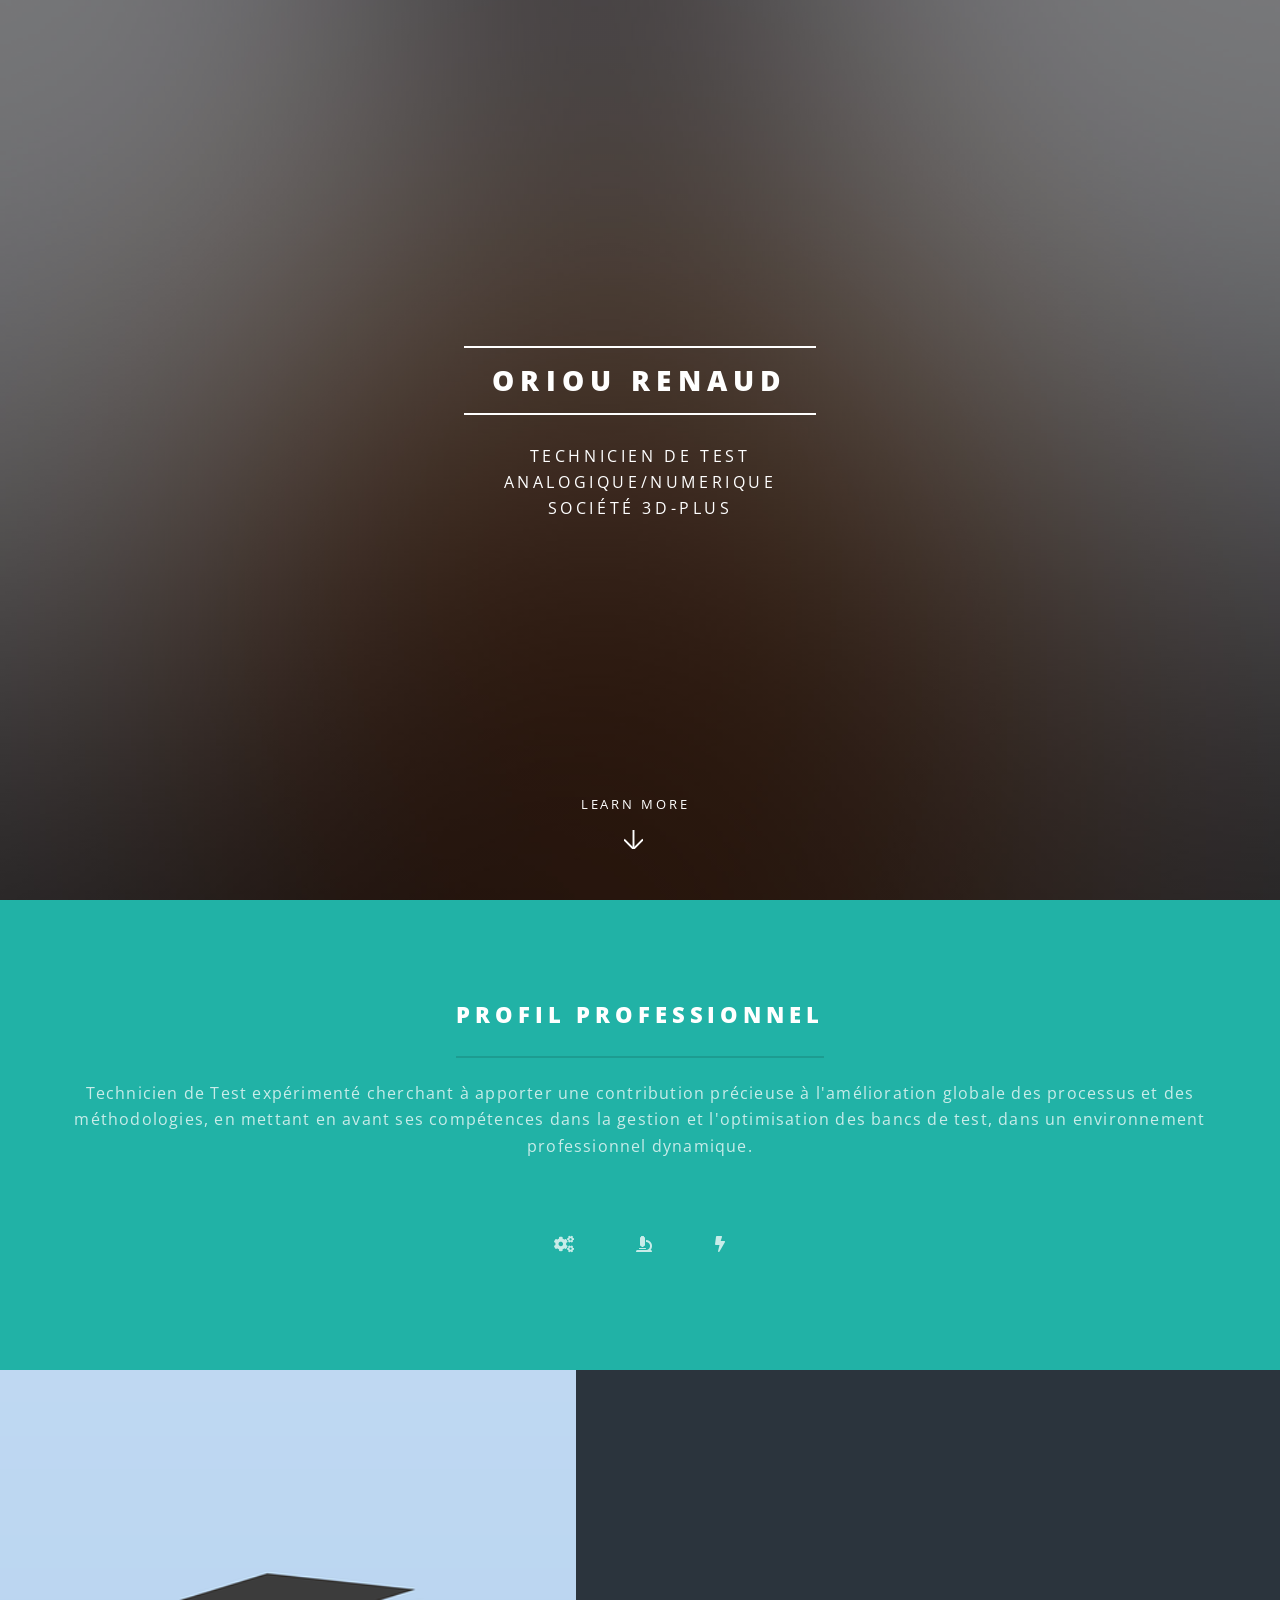
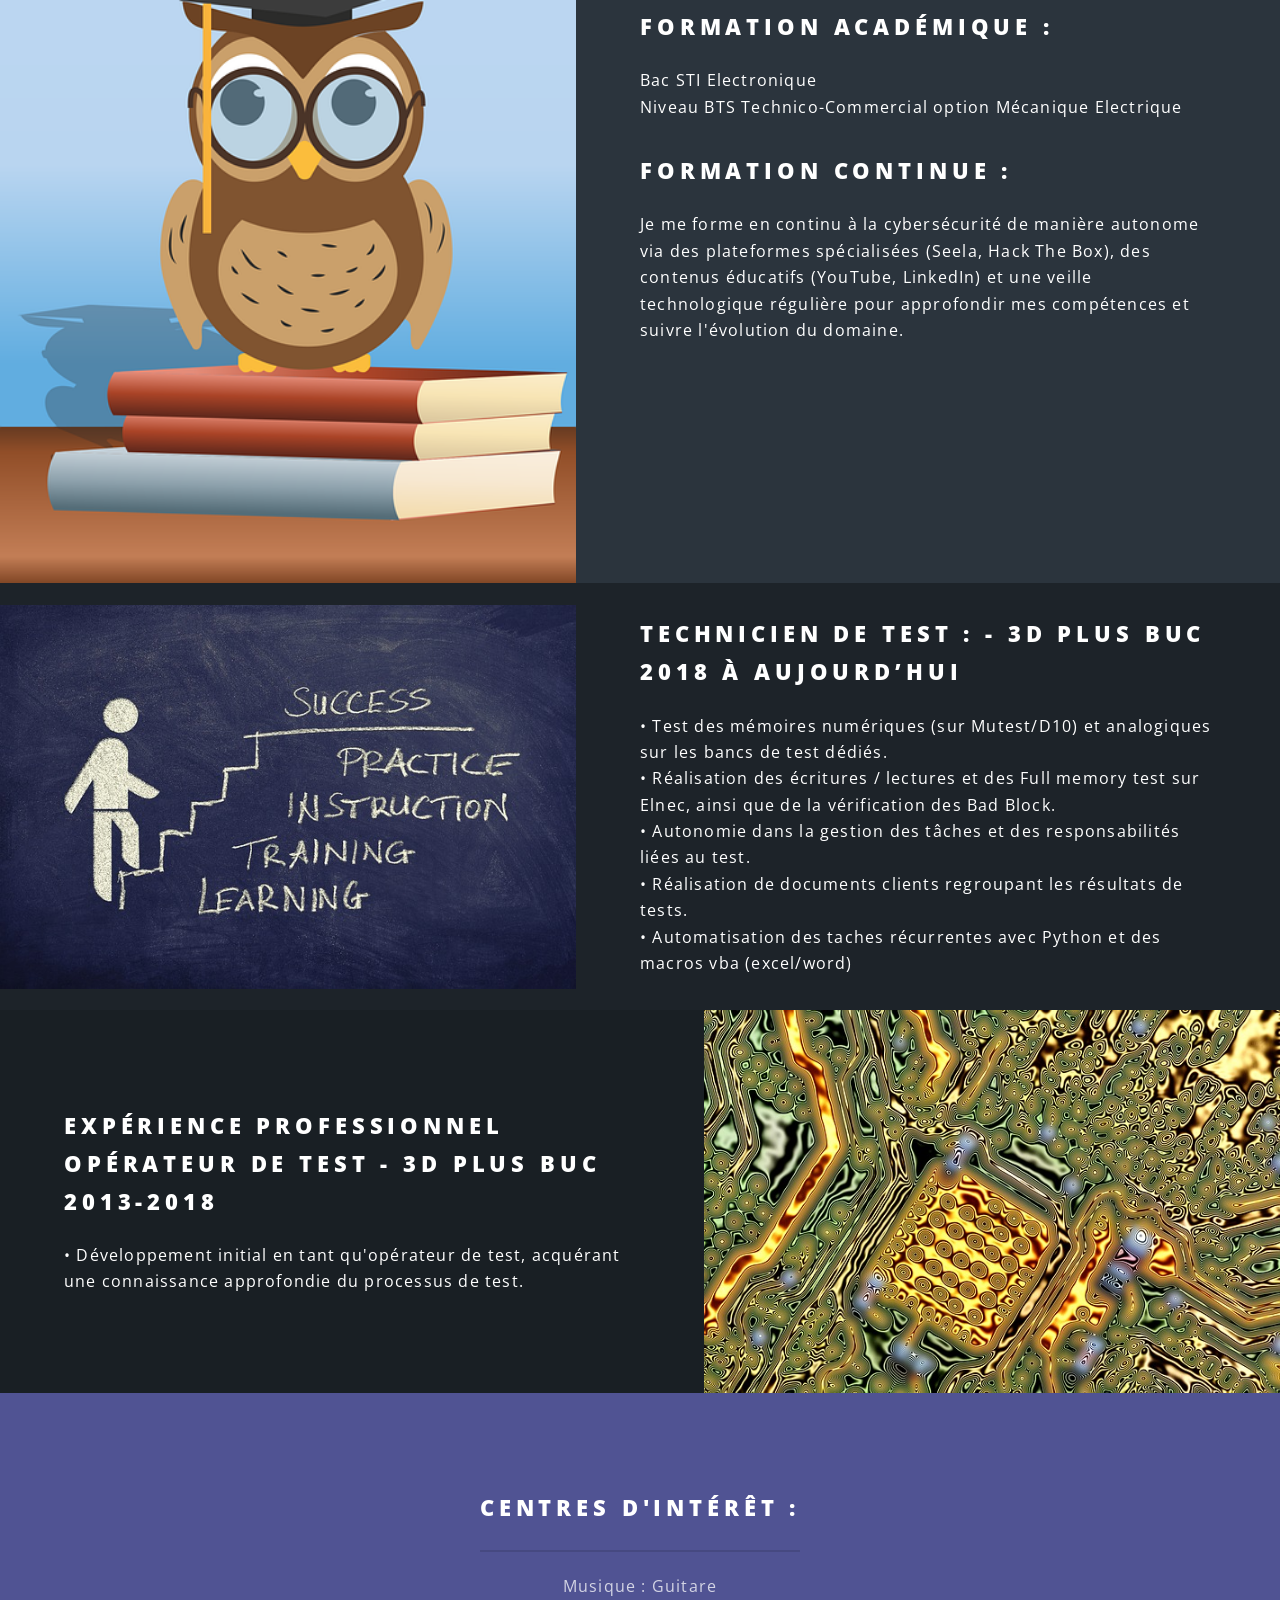
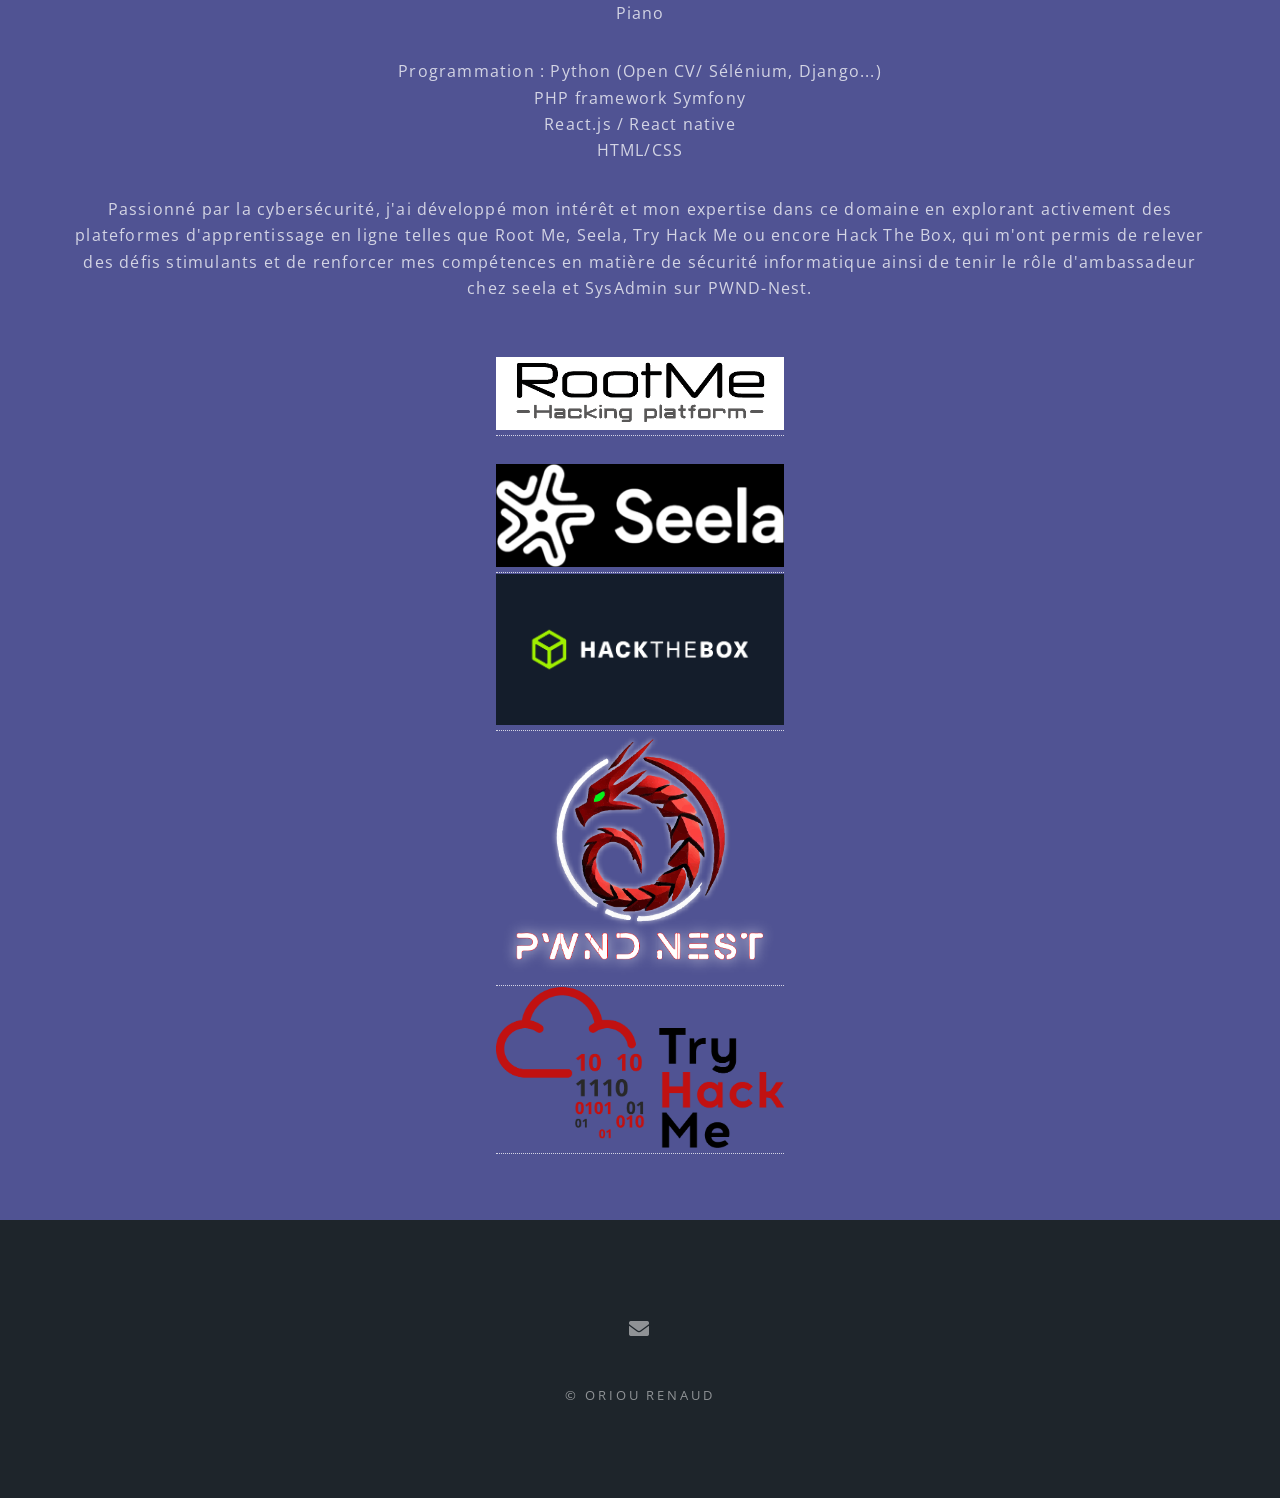
==== index.html @ 96fa1136 "Update index.html" ====
<!DOCTYPE html>
<!--
	Spectral by HTML5 UP
	html5up.net | @ajlkn
	Free for personal and commercial use under the CCA 3.0 license (html5up.net/license)
-->
<html>
  <head>
    <title>CV Renaud Oriou</title>
    <meta charset="utf-8" />
    <meta
      name="viewport"
      content="width=device-width, initial-scale=1, user-scalable=no"
    />
    <link rel="stylesheet" href="assets/css/main.css" />
    <noscript
      ><link rel="stylesheet" href="assets/css/noscript.css"
    /></noscript>
  </head>

  <body class="landing is-preload">
    <!-- Page Wrapper -->
    <div id="page-wrapper">
      <!-- Header -->
      <header id="header" class="alt">
        <nav id="nav"></nav>
      </header>

      <!-- Banner -->
      <section id="banner">
        <div class="inner">
          <h2>Oriou Renaud</h2>
          <p>
            Technicien de test <br />
            Analogique/numerique<br />Société 3D-Plus
          </p>
        </div>
        <a href="#one" class="more scrolly">Learn More</a>
      </section>

      <!-- One -->
      <section id="one" class="wrapper style1 special">
        <div class="inner">
          <header class="major">
            <h2>Profil professionnel</h2>
            <p>
              Technicien de Test expérimenté cherchant à apporter une
              contribution précieuse à l'amélioration globale des processus et
              des méthodologies, en mettant en avant ses compétences dans la
              gestion et l'optimisation des bancs de test, dans un environnement
              professionnel dynamique.
            </p>
          </header>
          <ul class="icons major">
            <li>
              <span class="fas fa-cogs"><span class="label"></span></span>
            </li>
            <li>
              <span class="fas fa-microscope"><span class="label"></span></span>
            </li>
            <li>
              <span class="fas fa-bolt"><span class="label"></span></span>
            </li>
          </ul>
        </div>
      </section>

      <!-- Two -->
      <section id="two" class="wrapper alt style2">
        <section class="spotlight">
          <div class="image"><img src="images/etude.png" alt="" /></div>
          <div class="content">
            <h2>Formation académique :</h2>
            <p>
              Bac STI Electronique <br />Niveau BTS Technico-Commercial option
              Mécanique Electrique
            </p>

            <h2>Formation continue :</h2>
            <p>
              Je me forme en continu à la cybersécurité de manière autonome via
              des plateformes spécialisées (Seela, Hack The Box), des contenus
              éducatifs (YouTube, LinkedIn) et une veille technologique
              régulière pour approfondir mes compétences et suivre l'évolution
              du domaine.
            </p>
          </div>
        </section>
      </section>
      <section class="spotlight">
        <div class="image"><img src="images/operateur.jpg" alt="" /></div>
        <div class="content">
          <h2>Technicien de test : - 3D Plus Buc 2018 à aujourd’hui</h2>
          <p>
            • Test des mémoires numériques (sur Mutest/D10) et analogiques sur
            les bancs de test dédiés. <br />• Réalisation des écritures /
            lectures et des Full memory test sur Elnec, ainsi que de la
            vérification des Bad Block. <br />• Autonomie dans la gestion des
            tâches et des responsabilités liées au test. <br />
            • Réalisation de documents clients regroupant les résultats de
            tests.<br />
            • Automatisation des taches récurrentes avec Python et des macros
            vba (excel/word)
          </p>
        </div>
      </section>
      <section class="spotlight">
        <div class="image">
          <img src="images/circuit.jpg" alt="Image d'un circuit electronique" />
        </div>
        <div class="content">
          <h2>
            Expérience professionnel<br />Opérateur de Test - 3D Plus Buc
            2013-2018
          </h2>
          <p>
            • Développement initial en tant qu'opérateur de test, acquérant une
            connaissance approfondie du processus de test.
          </p>
        </div>
      </section>

      <!-- Three -->
      <section id="three" class="wrapper style3 special">
        <div class="inner">
          <header class="major">
            <h2>Centres d'intérêt :</h2>
            <p>
              Musique : Guitare <br />
              Piano
            </p>
            <p>
              Programmation : Python (Open CV/ Sélénium, Django...)<br />
              PHP framework Symfony <br />
              React.js / React native <br />
              HTML/CSS
            </p>
            <p>
              Passionné par la cybersécurité, j'ai développé mon intérêt et mon
              expertise dans ce domaine en explorant activement des plateformes
              d'apprentissage en ligne telles que Root Me, Seela, Try Hack Me ou
              encore Hack The Box, qui m'ont permis de relever des défis
              stimulants et de renforcer mes compétences en matière de sécurité
              informatique ainsi de tenir le rôle d'ambassadeur chez seela et
              SysAdmin sur PWND-Nest.
            </p>
          </header>
          <div class="image-container">
            <a href="https://www.root-me.org/" target="_blank">
              <img src="./images/root-me.png" alt="Image de Root Me" />
            </a>
            <br /><br />
            <a href="https://seela.io/" target="_blank">
              <img src="./images/seela.png" alt="Image de Seela" />
            </a>
            <a href="https://www.hackthebox.com/" target="_blank">
              <img src="./images/htb.png" alt="Image de Hack the box" />
            </a>
            <a href="https://pwnd-nest.fr/" target="_blank">
              <img src="./images/pwndnest.png" alt="Image de PWND-NEST" />
            </a>
            <a href="https://tryhackme.com/" target="_blank">
              <img src="./images/try.png" alt="Image de try hack me" />
            </a>
          </div>
        </div>
      </section>

      <!-- Footer -->
      <footer id="footer">
        <ul class="icons">
          <li>
            <a href="mailto:roriou78@gmail.com" class="icon solid fa-envelope"
              ><span class="label">Email</span></a
            >
          </li>
        </ul>
        <ul class="copyright">
          <li>&copy; Oriou Renaud</li>
        </ul>
      </footer>
    </div>

    <!-- Scripts -->
    <script src="assets/js/jquery.min.js"></script>
    <script src="assets/js/jquery.scrollex.min.js"></script>
    <script src="assets/js/jquery.scrolly.min.js"></script>
    <script src="assets/js/browser.min.js"></script>
    <script src="assets/js/breakpoints.min.js"></script>
    <script src="assets/js/util.js"></script>
    <script src="assets/js/main.js"></script>
  </body>
</html>
---- assets/css/main.css ----
@import url(fontawesome-all.min.css);
@import url("https://fonts.googleapis.com/css?family=Open+Sans:400,400italic,600,600italic,800,800italic");

/*
	Spectral by HTML5 UP
	html5up.net | @ajlkn
	Free for personal and commercial use under the CCA 3.0 license (html5up.net/license)
*/

html,
body,
div,
span,
applet,
object,
iframe,
h1,
h2,
h3,
h4,
h5,
h6,
p,
blockquote,
pre,
a,
abbr,
acronym,
address,
big,
cite,
code,
del,
dfn,
em,
img,
ins,
kbd,
q,
s,
samp,
small,
strike,
strong,
sub,
sup,
tt,
var,
b,
u,
i,
center,
dl,
dt,
dd,
ol,
ul,
li,
fieldset,
form,
label,
legend,
table,
caption,
tbody,
tfoot,
thead,
tr,
th,
td,
article,
aside,
canvas,
details,
embed,
figure,
figcaption,
footer,
header,
hgroup,
menu,
nav,
output,
ruby,
section,
summary,
time,
mark,
audio,
video {
    margin: 0;
    padding: 0;
    border: 0;
    font-size: 100%;
    font: inherit;
    vertical-align: baseline;
}

article,
aside,
details,
figcaption,
figure,
footer,
header,
hgroup,
menu,
nav,
section {
    display: block;
}

body {
    line-height: 1;
}

ol,
ul {
    list-style: none;
}

blockquote,
q {
    quotes: none;
}

blockquote:before,
blockquote:after,
q:before,
q:after {
    content: '';
    content: none;
}

table {
    border-collapse: collapse;
    border-spacing: 0;
}

body {
    -webkit-text-size-adjust: none;
}

mark {
    background-color: transparent;
    color: inherit;
}

input::-moz-focus-inner {
    border: 0;
    padding: 0;
}

input,
select,
textarea {
    -moz-appearance: none;
    -webkit-appearance: none;
    -ms-appearance: none;
    appearance: none;
}


/* Basic */

@-ms-viewport {
    width: device-width;
}

html {
    box-sizing: border-box;
}

*,
*:before,
*:after {
    box-sizing: inherit;
}

body {
    background: #2e3842;
}

body.is-preload *,
body.is-preload *:before,
body.is-preload *:after {
    -moz-animation: none !important;
    -webkit-animation: none !important;
    -ms-animation: none !important;
    animation: none !important;
    -moz-transition: none !important;
    -webkit-transition: none !important;
    -ms-transition: none !important;
    transition: none !important;
}

body,
input,
select,
textarea {
    color: #fff;
    font-family: "Open Sans", Helvetica, sans-serif;
    font-size: 15pt;
    font-weight: 400;
    letter-spacing: 0.075em;
    line-height: 1.65em;
}

@media screen and (max-width: 1680px) {
    body,
    input,
    select,
    textarea {
        font-size: 13pt;
    }
}

@media screen and (max-width: 1280px) {
    body,
    input,
    select,
    textarea {
        font-size: 12pt;
    }
}

@media screen and (max-width: 736px) {
    body,
    input,
    select,
    textarea {
        font-size: 11pt;
        letter-spacing: 0.0375em;
    }
}

a {
    -moz-transition: color 0.2s ease, border-bottom-color 0.2s ease;
    -webkit-transition: color 0.2s ease, border-bottom-color 0.2s ease;
    -ms-transition: color 0.2s ease, border-bottom-color 0.2s ease;
    transition: color 0.2s ease, border-bottom-color 0.2s ease;
    border-bottom: dotted 1px;
    color: inherit;
    text-decoration: none;
}

a:hover {
    border-bottom-color: transparent;
}

strong,
b {
    color: #fff;
    font-weight: 600;
}

em,
i {
    font-style: italic;
}

p {
    margin: 0 0 2em 0;
}

h1,
h2,
h3,
h4,
h5,
h6 {
    color: #fff;
    font-weight: 800;
    letter-spacing: 0.225em;
    line-height: 1em;
    margin: 0 0 1em 0;
    text-transform: uppercase;
}

h1 a,
h2 a,
h3 a,
h4 a,
h5 a,
h6 a {
    color: inherit;
    text-decoration: none;
}

h2 {
    font-size: 1.35em;
    line-height: 1.75em;
}

@media screen and (max-width: 736px) {
    h2 {
        font-size: 1.1em;
        line-height: 1.65em;
    }
}

h3 {
    font-size: 1.15em;
    line-height: 1.75em;
}

@media screen and (max-width: 736px) {
    h3 {
        font-size: 1em;
        line-height: 1.65em;
    }
}

h4 {
    font-size: 1em;
    line-height: 1.5em;
}

h5 {
    font-size: 0.8em;
    line-height: 1.5em;
}

h6 {
    font-size: 0.7em;
    line-height: 1.5em;
}

sub {
    font-size: 0.8em;
    position: relative;
    top: 0.5em;
}

sup {
    font-size: 0.8em;
    position: relative;
    top: -0.5em;
}

hr {
    border: 0;
    border-bottom: solid 2px #fff;
    margin: 3em 0;
}

hr.major {
    margin: 4.5em 0;
}

blockquote {
    border-left: solid 4px #fff;
    font-style: italic;
    margin: 0 0 2em 0;
    padding: 0.5em 0 0.5em 2em;
}

code {
    background: rgba(144, 144, 144, 0.25);
    border-radius: 3px;
    font-family: "Courier New", monospace;
    font-size: 0.9em;
    letter-spacing: 0;
    margin: 0 0.25em;
    padding: 0.25em 0.65em;
}

pre {
    -webkit-overflow-scrolling: touch;
    font-family: "Courier New", monospace;
    font-size: 0.9em;
    margin: 0 0 2em 0;
}

pre code {
    display: block;
    line-height: 1.75em;
    padding: 1em 1.5em;
    overflow-x: auto;
}

.align-left {
    text-align: left;
}

.align-center {
    text-align: center;
}

.align-right {
    text-align: right;
}


/* Row */

.row {
    display: flex;
    flex-wrap: wrap;
    box-sizing: border-box;
    align-items: stretch;
}

.row>* {
    box-sizing: border-box;
}

.row.gtr-uniform>*> :last-child {
    margin-bottom: 0;
}

.row.aln-left {
    justify-content: flex-start;
}

.row.aln-center {
    justify-content: center;
}

.row.aln-right {
    justify-content: flex-end;
}

.row.aln-top {
    align-items: flex-start;
}

.row.aln-middle {
    align-items: center;
}

.row.aln-bottom {
    align-items: flex-end;
}

.row>.imp {
    order: -1;
}

.row>.col-1 {
    width: 8.33333%;
}

.row>.off-1 {
    margin-left: 8.33333%;
}

.row>.col-2 {
    width: 16.66667%;
}

.row>.off-2 {
    margin-left: 16.66667%;
}

.row>.col-3 {
    width: 25%;
}

.row>.off-3 {
    margin-left: 25%;
}

.row>.col-4 {
    width: 33.33333%;
}

.row>.off-4 {
    margin-left: 33.33333%;
}

.row>.col-5 {
    width: 41.66667%;
}

.row>.off-5 {
    margin-left: 41.66667%;
}

.row>.col-6 {
    width: 50%;
}

.row>.off-6 {
    margin-left: 50%;
}

.row>.col-7 {
    width: 58.33333%;
}

.row>.off-7 {
    margin-left: 58.33333%;
}

.row>.col-8 {
    width: 66.66667%;
}

.row>.off-8 {
    margin-left: 66.66667%;
}

.row>.col-9 {
    width: 75%;
}

.row>.off-9 {
    margin-left: 75%;
}

.row>.col-10 {
    width: 83.33333%;
}

.row>.off-10 {
    margin-left: 83.33333%;
}

.row>.col-11 {
    width: 91.66667%;
}

.row>.off-11 {
    margin-left: 91.66667%;
}

.row>.col-12 {
    width: 100%;
}

.row>.off-12 {
    margin-left: 100%;
}

.row.gtr-0 {
    margin-top: 0;
    margin-left: 0em;
}

.row.gtr-0>* {
    padding: 0 0 0 0em;
}

.row.gtr-0.gtr-uniform {
    margin-top: 0em;
}

.row.gtr-0.gtr-uniform>* {
    padding-top: 0em;
}

.row.gtr-25 {
    margin-top: 0;
    margin-left: -0.375em;
}

.row.gtr-25>* {
    padding: 0 0 0 0.375em;
}

.row.gtr-25.gtr-uniform {
    margin-top: -0.375em;
}

.row.gtr-25.gtr-uniform>* {
    padding-top: 0.375em;
}

.row.gtr-50 {
    margin-top: 0;
    margin-left: -0.75em;
}

.row.gtr-50>* {
    padding: 0 0 0 0.75em;
}

.row.gtr-50.gtr-uniform {
    margin-top: -0.75em;
}

.row.gtr-50.gtr-uniform>* {
    padding-top: 0.75em;
}

.row {
    margin-top: 0;
    margin-left: -1.5em;
}

.row>* {
    padding: 0 0 0 1.5em;
}

.row.gtr-uniform {
    margin-top: -1.5em;
}

.row.gtr-uniform>* {
    padding-top: 1.5em;
}

.row.gtr-150 {
    margin-top: 0;
    margin-left: -2.25em;
}

.row.gtr-150>* {
    padding: 0 0 0 2.25em;
}

.row.gtr-150.gtr-uniform {
    margin-top: -2.25em;
}

.row.gtr-150.gtr-uniform>* {
    padding-top: 2.25em;
}

.row.gtr-200 {
    margin-top: 0;
    margin-left: -3em;
}

.row.gtr-200>* {
    padding: 0 0 0 3em;
}

.row.gtr-200.gtr-uniform {
    margin-top: -3em;
}

.row.gtr-200.gtr-uniform>* {
    padding-top: 3em;
}

@media screen and (max-width: 1680px) {
    .row {
        display: flex;
        flex-wrap: wrap;
        box-sizing: border-box;
        align-items: stretch;
    }
    .row>* {
        box-sizing: border-box;
    }
    .row.gtr-uniform>*> :last-child {
        margin-bottom: 0;
    }
    .row.aln-left {
        justify-content: flex-start;
    }
    .row.aln-center {
        justify-content: center;
    }
    .row.aln-right {
        justify-content: flex-end;
    }
    .row.aln-top {
        align-items: flex-start;
    }
    .row.aln-middle {
        align-items: center;
    }
    .row.aln-bottom {
        align-items: flex-end;
    }
    .row>.imp-xlarge {
        order: -1;
    }
    .row>.col-1-xlarge {
        width: 8.33333%;
    }
    .row>.off-1-xlarge {
        margin-left: 8.33333%;
    }
    .row>.col-2-xlarge {
        width: 16.66667%;
    }
    .row>.off-2-xlarge {
        margin-left: 16.66667%;
    }
    .row>.col-3-xlarge {
        width: 25%;
    }
    .row>.off-3-xlarge {
        margin-left: 25%;
    }
    .row>.col-4-xlarge {
        width: 33.33333%;
    }
    .row>.off-4-xlarge {
        margin-left: 33.33333%;
    }
    .row>.col-5-xlarge {
        width: 41.66667%;
    }
    .row>.off-5-xlarge {
        margin-left: 41.66667%;
    }
    .row>.col-6-xlarge {
        width: 50%;
    }
    .row>.off-6-xlarge {
        margin-left: 50%;
    }
    .row>.col-7-xlarge {
        width: 58.33333%;
    }
    .row>.off-7-xlarge {
        margin-left: 58.33333%;
    }
    .row>.col-8-xlarge {
        width: 66.66667%;
    }
    .row>.off-8-xlarge {
        margin-left: 66.66667%;
    }
    .row>.col-9-xlarge {
        width: 75%;
    }
    .row>.off-9-xlarge {
        margin-left: 75%;
    }
    .row>.col-10-xlarge {
        width: 83.33333%;
    }
    .row>.off-10-xlarge {
        margin-left: 83.33333%;
    }
    .row>.col-11-xlarge {
        width: 91.66667%;
    }
    .row>.off-11-xlarge {
        margin-left: 91.66667%;
    }
    .row>.col-12-xlarge {
        width: 100%;
    }
    .row>.off-12-xlarge {
        margin-left: 100%;
    }
    .row.gtr-0 {
        margin-top: 0;
        margin-left: 0em;
    }
    .row.gtr-0>* {
        padding: 0 0 0 0em;
    }
    .row.gtr-0.gtr-uniform {
        margin-top: 0em;
    }
    .row.gtr-0.gtr-uniform>* {
        padding-top: 0em;
    }
    .row.gtr-25 {
        margin-top: 0;
        margin-left: -0.375em;
    }
    .row.gtr-25>* {
        padding: 0 0 0 0.375em;
    }
    .row.gtr-25.gtr-uniform {
        margin-top: -0.375em;
    }
    .row.gtr-25.gtr-uniform>* {
        padding-top: 0.375em;
    }
    .row.gtr-50 {
        margin-top: 0;
        margin-left: -0.75em;
    }
    .row.gtr-50>* {
        padding: 0 0 0 0.75em;
    }
    .row.gtr-50.gtr-uniform {
        margin-top: -0.75em;
    }
    .row.gtr-50.gtr-uniform>* {
        padding-top: 0.75em;
    }
    .row {
        margin-top: 0;
        margin-left: -1.5em;
    }
    .row>* {
        padding: 0 0 0 1.5em;
    }
    .row.gtr-uniform {
        margin-top: -1.5em;
    }
    .row.gtr-uniform>* {
        padding-top: 1.5em;
    }
    .row.gtr-150 {
        margin-top: 0;
        margin-left: -2.25em;
    }
    .row.gtr-150>* {
        padding: 0 0 0 2.25em;
    }
    .row.gtr-150.gtr-uniform {
        margin-top: -2.25em;
    }
    .row.gtr-150.gtr-uniform>* {
        padding-top: 2.25em;
    }
    .row.gtr-200 {
        margin-top: 0;
        margin-left: -3em;
    }
    .row.gtr-200>* {
        padding: 0 0 0 3em;
    }
    .row.gtr-200.gtr-uniform {
        margin-top: -3em;
    }
    .row.gtr-200.gtr-uniform>* {
        padding-top: 3em;
    }
}

@media screen and (max-width: 1280px) {
    .row {
        display: flex;
        flex-wrap: wrap;
        box-sizing: border-box;
        align-items: stretch;
    }
    .row>* {
        box-sizing: border-box;
    }
    .row.gtr-uniform>*> :last-child {
        margin-bottom: 0;
    }
    .row.aln-left {
        justify-content: flex-start;
    }
    .row.aln-center {
        justify-content: center;
    }
    .row.aln-right {
        justify-content: flex-end;
    }
    .row.aln-top {
        align-items: flex-start;
    }
    .row.aln-middle {
        align-items: center;
    }
    .row.aln-bottom {
        align-items: flex-end;
    }
    .row>.imp-large {
        order: -1;
    }
    .row>.col-1-large {
        width: 8.33333%;
    }
    .row>.off-1-large {
        margin-left: 8.33333%;
    }
    .row>.col-2-large {
        width: 16.66667%;
    }
    .row>.off-2-large {
        margin-left: 16.66667%;
    }
    .row>.col-3-large {
        width: 25%;
    }
    .row>.off-3-large {
        margin-left: 25%;
    }
    .row>.col-4-large {
        width: 33.33333%;
    }
    .row>.off-4-large {
        margin-left: 33.33333%;
    }
    .row>.col-5-large {
        width: 41.66667%;
    }
    .row>.off-5-large {
        margin-left: 41.66667%;
    }
    .row>.col-6-large {
        width: 50%;
    }
    .row>.off-6-large {
        margin-left: 50%;
    }
    .row>.col-7-large {
        width: 58.33333%;
    }
    .row>.off-7-large {
        margin-left: 58.33333%;
    }
    .row>.col-8-large {
        width: 66.66667%;
    }
    .row>.off-8-large {
        margin-left: 66.66667%;
    }
    .row>.col-9-large {
        width: 75%;
    }
    .row>.off-9-large {
        margin-left: 75%;
    }
    .row>.col-10-large {
        width: 83.33333%;
    }
    .row>.off-10-large {
        margin-left: 83.33333%;
    }
    .row>.col-11-large {
        width: 91.66667%;
    }
    .row>.off-11-large {
        margin-left: 91.66667%;
    }
    .row>.col-12-large {
        width: 100%;
    }
    .row>.off-12-large {
        margin-left: 100%;
    }
    .row.gtr-0 {
        margin-top: 0;
        margin-left: 0em;
    }
    .row.gtr-0>* {
        padding: 0 0 0 0em;
    }
    .row.gtr-0.gtr-uniform {
        margin-top: 0em;
    }
    .row.gtr-0.gtr-uniform>* {
        padding-top: 0em;
    }
    .row.gtr-25 {
        margin-top: 0;
        margin-left: -0.375em;
    }
    .row.gtr-25>* {
        padding: 0 0 0 0.375em;
    }
    .row.gtr-25.gtr-uniform {
        margin-top: -0.375em;
    }
    .row.gtr-25.gtr-uniform>* {
        padding-top: 0.375em;
    }
    .row.gtr-50 {
        margin-top: 0;
        margin-left: -0.75em;
    }
    .row.gtr-50>* {
        padding: 0 0 0 0.75em;
    }
    .row.gtr-50.gtr-uniform {
        margin-top: -0.75em;
    }
    .row.gtr-50.gtr-uniform>* {
        padding-top: 0.75em;
    }
    .row {
        margin-top: 0;
        margin-left: -1.5em;
    }
    .row>* {
        padding: 0 0 0 1.5em;
    }
    .row.gtr-uniform {
        margin-top: -1.5em;
    }
    .row.gtr-uniform>* {
        padding-top: 1.5em;
    }
    .row.gtr-150 {
        margin-top: 0;
        margin-left: -2.25em;
    }
    .row.gtr-150>* {
        padding: 0 0 0 2.25em;
    }
    .row.gtr-150.gtr-uniform {
        margin-top: -2.25em;
    }
    .row.gtr-150.gtr-uniform>* {
        padding-top: 2.25em;
    }
    .row.gtr-200 {
        margin-top: 0;
        margin-left: -3em;
    }
    .row.gtr-200>* {
        padding: 0 0 0 3em;
    }
    .row.gtr-200.gtr-uniform {
        margin-top: -3em;
    }
    .row.gtr-200.gtr-uniform>* {
        padding-top: 3em;
    }
}

@media screen and (max-width: 980px) {
    .row {
        display: flex;
        flex-wrap: wrap;
        box-sizing: border-box;
        align-items: stretch;
    }
    .row>* {
        box-sizing: border-box;
    }
    .row.gtr-uniform>*> :last-child {
        margin-bottom: 0;
    }
    .row.aln-left {
        justify-content: flex-start;
    }
    .row.aln-center {
        justify-content: center;
    }
    .row.aln-right {
        justify-content: flex-end;
    }
    .row.aln-top {
        align-items: flex-start;
    }
    .row.aln-middle {
        align-items: center;
    }
    .row.aln-bottom {
        align-items: flex-end;
    }
    .row>.imp-medium {
        order: -1;
    }
    .row>.col-1-medium {
        width: 8.33333%;
    }
    .row>.off-1-medium {
        margin-left: 8.33333%;
    }
    .row>.col-2-medium {
        width: 16.66667%;
    }
    .row>.off-2-medium {
        margin-left: 16.66667%;
    }
    .row>.col-3-medium {
        width: 25%;
    }
    .row>.off-3-medium {
        margin-left: 25%;
    }
    .row>.col-4-medium {
        width: 33.33333%;
    }
    .row>.off-4-medium {
        margin-left: 33.33333%;
    }
    .row>.col-5-medium {
        width: 41.66667%;
    }
    .row>.off-5-medium {
        margin-left: 41.66667%;
    }
    .row>.col-6-medium {
        width: 50%;
    }
    .row>.off-6-medium {
        margin-left: 50%;
    }
    .row>.col-7-medium {
        width: 58.33333%;
    }
    .row>.off-7-medium {
        margin-left: 58.33333%;
    }
    .row>.col-8-medium {
        width: 66.66667%;
    }
    .row>.off-8-medium {
        margin-left: 66.66667%;
    }
    .row>.col-9-medium {
        width: 75%;
    }
    .row>.off-9-medium {
        margin-left: 75%;
    }
    .row>.col-10-medium {
        width: 83.33333%;
    }
    .row>.off-10-medium {
        margin-left: 83.33333%;
    }
    .row>.col-11-medium {
        width: 91.66667%;
    }
    .row>.off-11-medium {
        margin-left: 91.66667%;
    }
    .row>.col-12-medium {
        width: 100%;
    }
    .row>.off-12-medium {
        margin-left: 100%;
    }
    .row.gtr-0 {
        margin-top: 0;
        margin-left: 0em;
    }
    .row.gtr-0>* {
        padding: 0 0 0 0em;
    }
    .row.gtr-0.gtr-uniform {
        margin-top: 0em;
    }
    .row.gtr-0.gtr-uniform>* {
        padding-top: 0em;
    }
    .row.gtr-25 {
        margin-top: 0;
        margin-left: -0.375em;
    }
    .row.gtr-25>* {
        padding: 0 0 0 0.375em;
    }
    .row.gtr-25.gtr-uniform {
        margin-top: -0.375em;
    }
    .row.gtr-25.gtr-uniform>* {
        padding-top: 0.375em;
    }
    .row.gtr-50 {
        margin-top: 0;
        margin-left: -0.75em;
    }
    .row.gtr-50>* {
        padding: 0 0 0 0.75em;
    }
    .row.gtr-50.gtr-uniform {
        margin-top: -0.75em;
    }
    .row.gtr-50.gtr-uniform>* {
        padding-top: 0.75em;
    }
    .row {
        margin-top: 0;
        margin-left: -1.5em;
    }
    .row>* {
        padding: 0 0 0 1.5em;
    }
    .row.gtr-uniform {
        margin-top: -1.5em;
    }
    .row.gtr-uniform>* {
        padding-top: 1.5em;
    }
    .row.gtr-150 {
        margin-top: 0;
        margin-left: -2.25em;
    }
    .row.gtr-150>* {
        padding: 0 0 0 2.25em;
    }
    .row.gtr-150.gtr-uniform {
        margin-top: -2.25em;
    }
    .row.gtr-150.gtr-uniform>* {
        padding-top: 2.25em;
    }
    .row.gtr-200 {
        margin-top: 0;
        margin-left: -3em;
    }
    .row.gtr-200>* {
        padding: 0 0 0 3em;
    }
    .row.gtr-200.gtr-uniform {
        margin-top: -3em;
    }
    .row.gtr-200.gtr-uniform>* {
        padding-top: 3em;
    }
}

@media screen and (max-width: 736px) {
    .row {
        display: flex;
        flex-wrap: wrap;
        box-sizing: border-box;
        align-items: stretch;
    }
    .row>* {
        box-sizing: border-box;
    }
    .row.gtr-uniform>*> :last-child {
        margin-bottom: 0;
    }
    .row.aln-left {
        justify-content: flex-start;
    }
    .row.aln-center {
        justify-content: center;
    }
    .row.aln-right {
        justify-content: flex-end;
    }
    .row.aln-top {
        align-items: flex-start;
    }
    .row.aln-middle {
        align-items: center;
    }
    .row.aln-bottom {
        align-items: flex-end;
    }
    .row>.imp-small {
        order: -1;
    }
    .row>.col-1-small {
        width: 8.33333%;
    }
    .row>.off-1-small {
        margin-left: 8.33333%;
    }
    .row>.col-2-small {
        width: 16.66667%;
    }
    .row>.off-2-small {
        margin-left: 16.66667%;
    }
    .row>.col-3-small {
        width: 25%;
    }
    .row>.off-3-small {
        margin-left: 25%;
    }
    .row>.col-4-small {
        width: 33.33333%;
    }
    .row>.off-4-small {
        margin-left: 33.33333%;
    }
    .row>.col-5-small {
        width: 41.66667%;
    }
    .row>.off-5-small {
        margin-left: 41.66667%;
    }
    .row>.col-6-small {
        width: 50%;
    }
    .row>.off-6-small {
        margin-left: 50%;
    }
    .row>.col-7-small {
        width: 58.33333%;
    }
    .row>.off-7-small {
        margin-left: 58.33333%;
    }
    .row>.col-8-small {
        width: 66.66667%;
    }
    .row>.off-8-small {
        margin-left: 66.66667%;
    }
    .row>.col-9-small {
        width: 75%;
    }
    .row>.off-9-small {
        margin-left: 75%;
    }
    .row>.col-10-small {
        width: 83.33333%;
    }
    .row>.off-10-small {
        margin-left: 83.33333%;
    }
    .row>.col-11-small {
        width: 91.66667%;
    }
    .row>.off-11-small {
        margin-left: 91.66667%;
    }
    .row>.col-12-small {
        width: 100%;
    }
    .row>.off-12-small {
        margin-left: 100%;
    }
    .row.gtr-0 {
        margin-top: 0;
        margin-left: 0em;
    }
    .row.gtr-0>* {
        padding: 0 0 0 0em;
    }
    .row.gtr-0.gtr-uniform {
        margin-top: 0em;
    }
    .row.gtr-0.gtr-uniform>* {
        padding-top: 0em;
    }
    .row.gtr-25 {
        margin-top: 0;
        margin-left: -0.375em;
    }
    .row.gtr-25>* {
        padding: 0 0 0 0.375em;
    }
    .row.gtr-25.gtr-uniform {
        margin-top: -0.375em;
    }
    .row.gtr-25.gtr-uniform>* {
        padding-top: 0.375em;
    }
    .row.gtr-50 {
        margin-top: 0;
        margin-left: -0.75em;
    }
    .row.gtr-50>* {
        padding: 0 0 0 0.75em;
    }
    .row.gtr-50.gtr-uniform {
        margin-top: -0.75em;
    }
    .row.gtr-50.gtr-uniform>* {
        padding-top: 0.75em;
    }
    .row {
        margin-top: 0;
        margin-left: -1.5em;
    }
    .row>* {
        padding: 0 0 0 1.5em;
    }
    .row.gtr-uniform {
        margin-top: -1.5em;
    }
    .row.gtr-uniform>* {
        padding-top: 1.5em;
    }
    .row.gtr-150 {
        margin-top: 0;
        margin-left: -2.25em;
    }
    .row.gtr-150>* {
        padding: 0 0 0 2.25em;
    }
    .row.gtr-150.gtr-uniform {
        margin-top: -2.25em;
    }
    .row.gtr-150.gtr-uniform>* {
        padding-top: 2.25em;
    }
    .row.gtr-200 {
        margin-top: 0;
        margin-left: -3em;
    }
    .row.gtr-200>* {
        padding: 0 0 0 3em;
    }
    .row.gtr-200.gtr-uniform {
        margin-top: -3em;
    }
    .row.gtr-200.gtr-uniform>* {
        padding-top: 3em;
    }
}

@media screen and (max-width: 480px) {
    .row {
        display: flex;
        flex-wrap: wrap;
        box-sizing: border-box;
        align-items: stretch;
    }
    .row>* {
        box-sizing: border-box;
    }
    .row.gtr-uniform>*> :last-child {
        margin-bottom: 0;
    }
    .row.aln-left {
        justify-content: flex-start;
    }
    .row.aln-center {
        justify-content: center;
    }
    .row.aln-right {
        justify-content: flex-end;
    }
    .row.aln-top {
        align-items: flex-start;
    }
    .row.aln-middle {
        align-items: center;
    }
    .row.aln-bottom {
        align-items: flex-end;
    }
    .row>.imp-xsmall {
        order: -1;
    }
    .row>.col-1-xsmall {
        width: 8.33333%;
    }
    .row>.off-1-xsmall {
        margin-left: 8.33333%;
    }
    .row>.col-2-xsmall {
        width: 16.66667%;
    }
    .row>.off-2-xsmall {
        margin-left: 16.66667%;
    }
    .row>.col-3-xsmall {
        width: 25%;
    }
    .row>.off-3-xsmall {
        margin-left: 25%;
    }
    .row>.col-4-xsmall {
        width: 33.33333%;
    }
    .row>.off-4-xsmall {
        margin-left: 33.33333%;
    }
    .row>.col-5-xsmall {
        width: 41.66667%;
    }
    .row>.off-5-xsmall {
        margin-left: 41.66667%;
    }
    .row>.col-6-xsmall {
        width: 50%;
    }
    .row>.off-6-xsmall {
        margin-left: 50%;
    }
    .row>.col-7-xsmall {
        width: 58.33333%;
    }
    .row>.off-7-xsmall {
        margin-left: 58.33333%;
    }
    .row>.col-8-xsmall {
        width: 66.66667%;
    }
    .row>.off-8-xsmall {
        margin-left: 66.66667%;
    }
    .row>.col-9-xsmall {
        width: 75%;
    }
    .row>.off-9-xsmall {
        margin-left: 75%;
    }
    .row>.col-10-xsmall {
        width: 83.33333%;
    }
    .row>.off-10-xsmall {
        margin-left: 83.33333%;
    }
    .row>.col-11-xsmall {
        width: 91.66667%;
    }
    .row>.off-11-xsmall {
        margin-left: 91.66667%;
    }
    .row>.col-12-xsmall {
        width: 100%;
    }
    .row>.off-12-xsmall {
        margin-left: 100%;
    }
    .row.gtr-0 {
        margin-top: 0;
        margin-left: 0em;
    }
    .row.gtr-0>* {
        padding: 0 0 0 0em;
    }
    .row.gtr-0.gtr-uniform {
        margin-top: 0em;
    }
    .row.gtr-0.gtr-uniform>* {
        padding-top: 0em;
    }
    .row.gtr-25 {
        margin-top: 0;
        margin-left: -0.375em;
    }
    .row.gtr-25>* {
        padding: 0 0 0 0.375em;
    }
    .row.gtr-25.gtr-uniform {
        margin-top: -0.375em;
    }
    .row.gtr-25.gtr-uniform>* {
        padding-top: 0.375em;
    }
    .row.gtr-50 {
        margin-top: 0;
        margin-left: -0.75em;
    }
    .row.gtr-50>* {
        padding: 0 0 0 0.75em;
    }
    .row.gtr-50.gtr-uniform {
        margin-top: -0.75em;
    }
    .row.gtr-50.gtr-uniform>* {
        padding-top: 0.75em;
    }
    .row {
        margin-top: 0;
        margin-left: -1.5em;
    }
    .row>* {
        padding: 0 0 0 1.5em;
    }
    .row.gtr-uniform {
        margin-top: -1.5em;
    }
    .row.gtr-uniform>* {
        padding-top: 1.5em;
    }
    .row.gtr-150 {
        margin-top: 0;
        margin-left: -2.25em;
    }
    .row.gtr-150>* {
        padding: 0 0 0 2.25em;
    }
    .row.gtr-150.gtr-uniform {
        margin-top: -2.25em;
    }
    .row.gtr-150.gtr-uniform>* {
        padding-top: 2.25em;
    }
    .row.gtr-200 {
        margin-top: 0;
        margin-left: -3em;
    }
    .row.gtr-200>* {
        padding: 0 0 0 3em;
    }
    .row.gtr-200.gtr-uniform {
        margin-top: -3em;
    }
    .row.gtr-200.gtr-uniform>* {
        padding-top: 3em;
    }
}


/* Section/Article */

section.special,
article.special {
    text-align: center;
}

header p {
    color: rgba(255, 255, 255, 0.5);
    position: relative;
    top: -0.25em;
}

header h3+p {
    font-size: 1.1em;
}

header h4+p,
header h5+p,
header h6+p {
    font-size: 0.9em;
}

header.major {
    margin: 0 0 3.5em 0;
}

header.major h2,
header.major h3,
header.major h4,
header.major h5,
header.major h6 {
    border-bottom: solid 2px #fff;
    display: inline-block;
    padding-bottom: 1em;
    position: relative;
}

header.major h2:after,
header.major h3:after,
header.major h4:after,
header.major h5:after,
header.major h6:after {
    content: '';
    display: block;
    height: 1px;
}

header.major p {
    color: #fff;
    top: 0;
}

@media screen and (max-width: 736px) {
    header.major {
        margin: 0 0 2em 0;
    }
}

@media screen and (max-width: 980px) {
    header br {
        display: none;
    }
}


/* Form */

form {
    margin: 0 0 2em 0;
}

label {
    color: #fff;
    display: block;
    font-size: 0.9em;
    font-weight: 600;
    margin: 0 0 1em 0;
}

input[type="text"],
input[type="password"],
input[type="email"],
select,
textarea {
    -moz-appearance: none;
    -webkit-appearance: none;
    -ms-appearance: none;
    appearance: none;
    background-color: rgba(144, 144, 144, 0.25);
    border-radius: 3px;
    border: none;
    color: inherit;
    display: block;
    outline: 0;
    padding: 0 1em;
    text-decoration: none;
    width: 100%;
}

input[type="text"]:invalid,
input[type="password"]:invalid,
input[type="email"]:invalid,
select:invalid,
textarea:invalid {
    box-shadow: none;
}

input[type="text"]:focus,
input[type="password"]:focus,
input[type="email"]:focus,
select:focus,
textarea:focus {
    box-shadow: 0 0 0 2px #21b2a6;
}

select {
    background-size: 1.25em;
    background-repeat: no-repeat;
    background-position: calc(100% - 1em) center;
    height: 2.75em;
    padding-right: 2.75em;
    text-overflow: ellipsis;
}

select:focus::-ms-value {
    background-color: transparent;
}

select::-ms-expand {
    display: none;
}

input[type="text"],
input[type="password"],
input[type="email"],
select {
    height: 2.75em;
}

textarea {
    padding: 0.75em 1em;
}

input[type="checkbox"],
input[type="radio"] {
    -moz-appearance: none;
    -webkit-appearance: none;
    -ms-appearance: none;
    appearance: none;
    display: block;
    float: left;
    margin-right: -2em;
    opacity: 0;
    width: 1em;
    z-index: -1;
}

input[type="checkbox"]+label,
input[type="radio"]+label {
    text-decoration: none;
    color: #fff;
    cursor: pointer;
    display: inline-block;
    font-size: 1em;
    font-weight: 400;
    padding-left: 2.4em;
    padding-right: 0.75em;
    position: relative;
}

input[type="checkbox"]+label:before,
input[type="radio"]+label:before {
    -moz-osx-font-smoothing: grayscale;
    -webkit-font-smoothing: antialiased;
    display: inline-block;
    font-style: normal;
    font-variant: normal;
    text-rendering: auto;
    line-height: 1;
    text-transform: none !important;
    font-family: 'Font Awesome 5 Free';
    font-weight: 900;
}

input[type="checkbox"]+label:before,
input[type="radio"]+label:before {
    background: rgba(144, 144, 144, 0.25);
    border-radius: 3px;
    content: '';
    display: inline-block;
    font-size: 0.8em;
    height: 2.0625em;
    left: 0;
    line-height: 2.0625em;
    position: absolute;
    text-align: center;
    top: 0;
    width: 2.0625em;
}

input[type="checkbox"]:checked+label:before,
input[type="radio"]:checked+label:before {
    background: #2e3842;
    color: #fff;
    content: '\f00c';
}

input[type="checkbox"]:focus+label:before,
input[type="radio"]:focus+label:before {
    box-shadow: 0 0 0 2px #21b2a6;
}

input[type="checkbox"]+label:before {
    border-radius: 3px;
}

input[type="radio"]+label:before {
    border-radius: 100%;
}

::-webkit-input-placeholder {
    color: rgba(255, 255, 255, 0.5) !important;
    opacity: 1.0;
}

:-moz-placeholder {
    color: rgba(255, 255, 255, 0.5) !important;
    opacity: 1.0;
}

::-moz-placeholder {
    color: rgba(255, 255, 255, 0.5) !important;
    opacity: 1.0;
}

:-ms-input-placeholder {
    color: rgba(255, 255, 255, 0.5) !important;
    opacity: 1.0;
}


/* Box */

.box {
    border-radius: 3px;
    border: solid 2px #fff;
    margin-bottom: 2em;
    padding: 1.5em;
}

.box> :last-child,
.box> :last-child> :last-child,
.box> :last-child> :last-child> :last-child {
    margin-bottom: 0;
}

.box.alt {
    border: 0;
    border-radius: 0;
    padding: 0;
}


/* Icon */

.icon {
    text-decoration: none;
    border-bottom: none;
    position: relative;
}

.icon:before {
    -moz-osx-font-smoothing: grayscale;
    -webkit-font-smoothing: antialiased;
    display: inline-block;
    font-style: normal;
    font-variant: normal;
    text-rendering: auto;
    line-height: 1;
    text-transform: none !important;
    font-family: 'Font Awesome 5 Free';
    font-weight: 400;
}

.icon>.label {
    display: none;
}

.icon:before {
    line-height: inherit;
}

.icon.solid:before {
    font-weight: 900;
}

.icon.brands:before {
    font-family: 'Font Awesome 5 Brands';
}

.icon.major {
    -moz-transform: rotate(-45deg);
    -webkit-transform: rotate(-45deg);
    -ms-transform: rotate(-45deg);
    transform: rotate(-45deg);
    border-radius: 3px;
    border: solid 2px #fff;
    display: inline-block;
    font-size: 1.35em;
    height: calc(3em + 2px);
    line-height: 3em;
    text-align: center;
    width: calc(3em + 2px);
}

.icon.major:before {
    -moz-transform: rotate(45deg);
    -webkit-transform: rotate(45deg);
    -ms-transform: rotate(45deg);
    transform: rotate(45deg);
    display: inline-block;
    font-size: 1.5em;
}

@media screen and (max-width: 736px) {
    .icon.major {
        font-size: 1em;
    }
}

.icon.style1 {
    color: #00ffcc;
}

.icon.style2 {
    color: #00f0ff;
}

.icon.style3 {
    color: #76ddff;
}


/* Image */


/* Style pour l'image responsive */

.image-container {
    max-width: 50%;
    height: auto;
    margin: 0 auto;
    /* Pour centrer l'image horizontalement */
}

.image-container img {
    width: 50%;
    height: auto;
}

.image {
    border-radius: 3px;
    border: 0;
    display: inline-block;
    position: relative;
}

.image img {
    border-radius: 3px;
    display: block;
}

.image.left {
    float: left;
    margin: 0 2em 2em 0;
    top: 0.25em;
}

.image.right {
    float: right;
    margin: 0 0 2em 2em;
    top: 0.25em;
}

.image.left,
.image.right {
    max-width: 40%;
}

.image.left img,
.image.right img {
    width: 100%;
}

.image.fit {
    display: block;
    margin: 0 0 2em 0;
    width: 100%;
}

.image.fit img {
    width: 100%;
}


/* List */

ol {
    list-style: decimal;
    margin: 0 0 2em 0;
    padding-left: 1.25em;
}

ol li {
    padding-left: 0.25em;
}

ul {
    list-style: disc;
    margin: 0 0 2em 0;
    padding-left: 1em;
}

ul li {
    padding-left: 0.5em;
}

ul.alt {
    list-style: none;
    padding-left: 0;
}

ul.alt li {
    border-top: solid 1px #fff;
    padding: 0.5em 0;
}

ul.alt li:first-child {
    border-top: 0;
    padding-top: 0;
}

dl {
    margin: 0 0 2em 0;
}


/* Actions */

ul.actions {
    display: -moz-flex;
    display: -webkit-flex;
    display: -ms-flex;
    display: flex;
    cursor: default;
    list-style: none;
    margin-left: -1em;
    padding-left: 0;
}

ul.actions li {
    padding: 0 0 0 1em;
    vertical-align: middle;
}

ul.actions.special {
    -moz-justify-content: center;
    -webkit-justify-content: center;
    -ms-justify-content: center;
    justify-content: center;
    width: 100%;
    margin-left: 0;
}

ul.actions.special li:first-child {
    padding-left: 0;
}

ul.actions.stacked {
    -moz-flex-direction: column;
    -webkit-flex-direction: column;
    -ms-flex-direction: column;
    flex-direction: column;
    margin-left: 0;
}

ul.actions.stacked li {
    padding: 1em 0 0 0;
}

ul.actions.stacked li:first-child {
    padding-top: 0;
}

ul.actions.fit {
    width: calc(100% + 1em);
}

ul.actions.fit li {
    -moz-flex-grow: 1;
    -webkit-flex-grow: 1;
    -ms-flex-grow: 1;
    flex-grow: 1;
    -moz-flex-shrink: 1;
    -webkit-flex-shrink: 1;
    -ms-flex-shrink: 1;
    flex-shrink: 1;
    width: 100%;
}

ul.actions.fit li>* {
    width: 100%;
}

ul.actions.fit.stacked {
    width: 100%;
}

@media screen and (max-width: 480px) {
    ul.actions:not(.fixed) {
        -moz-flex-direction: column;
        -webkit-flex-direction: column;
        -ms-flex-direction: column;
        flex-direction: column;
        margin-left: 0;
        width: 100% !important;
    }
    ul.actions:not(.fixed) li {
        -moz-flex-grow: 1;
        -webkit-flex-grow: 1;
        -ms-flex-grow: 1;
        flex-grow: 1;
        -moz-flex-shrink: 1;
        -webkit-flex-shrink: 1;
        -ms-flex-shrink: 1;
        flex-shrink: 1;
        padding: 1em 0 0 0;
        text-align: center;
        width: 100%;
    }
    ul.actions:not(.fixed) li>* {
        width: 100%;
    }
    ul.actions:not(.fixed) li:first-child {
        padding-top: 0;
    }
    ul.actions:not(.fixed) li input[type="submit"],
    ul.actions:not(.fixed) li input[type="reset"],
    ul.actions:not(.fixed) li input[type="button"],
    ul.actions:not(.fixed) li button,
    ul.actions:not(.fixed) li .button {
        width: 100%;
    }
    ul.actions:not(.fixed) li input[type="submit"].icon:before,
    ul.actions:not(.fixed) li input[type="reset"].icon:before,
    ul.actions:not(.fixed) li input[type="button"].icon:before,
    ul.actions:not(.fixed) li button.icon:before,
    ul.actions:not(.fixed) li .button.icon:before {
        margin-left: -0.5em;
    }
}


/* Icons */

ul.icons {
    cursor: default;
    list-style: none;
    padding-left: 0;
}

ul.icons li {
    display: inline-block;
    padding: 0 1em 0 0;
}

ul.icons li:last-child {
    padding-right: 0 !important;
}

ul.icons.major {
    padding: 1em 0;
}

ul.icons.major li {
    padding-right: 3.5em;
}

@media screen and (max-width: 736px) {
    ul.icons.major li {
        padding: 0 1em !important;
    }
}


/* Table */

.table-wrapper {
    -webkit-overflow-scrolling: touch;
    overflow-x: auto;
}

table {
    margin: 0 0 2em 0;
    width: 100%;
}

table tbody tr {
    border: solid 1px #fff;
    border-left: 0;
    border-right: 0;
}

table tbody tr:nth-child(2n+1) {
    background-color: rgba(144, 144, 144, 0.25);
}

table td {
    padding: 0.75em 0.75em;
}

table th {
    color: #fff;
    font-size: 0.9em;
    font-weight: 600;
    padding: 0 0.75em 0.75em 0.75em;
    text-align: left;
}

table thead {
    border-bottom: solid 2px #fff;
}

table tfoot {
    border-top: solid 2px #fff;
}

table.alt {
    border-collapse: separate;
}

table.alt tbody tr td {
    border: solid 1px #fff;
    border-left-width: 0;
    border-top-width: 0;
}

table.alt tbody tr td:first-child {
    border-left-width: 1px;
}

table.alt tbody tr:first-child td {
    border-top-width: 1px;
}

table.alt thead {
    border-bottom: 0;
}

table.alt tfoot {
    border-top: 0;
}


/* Button */

input[type="submit"],
input[type="reset"],
input[type="button"],
button,
.button {
    -moz-appearance: none;
    -webkit-appearance: none;
    -ms-appearance: none;
    appearance: none;
    -moz-transition: background-color 0.2s ease-in-out, color 0.2s ease-in-out;
    -webkit-transition: background-color 0.2s ease-in-out, color 0.2s ease-in-out;
    -ms-transition: background-color 0.2s ease-in-out, color 0.2s ease-in-out;
    transition: background-color 0.2s ease-in-out, color 0.2s ease-in-out;
    background-color: transparent;
    border-radius: 3px;
    border: 0;
    box-shadow: inset 0 0 0 2px #fff;
    color: #fff;
    cursor: pointer;
    display: inline-block;
    font-size: 0.8em;
    font-weight: 600;
    height: 3.125em;
    letter-spacing: 0.225em;
    line-height: 3.125em;
    max-width: 30em;
    padding: 0 2.75em;
    text-align: center;
    text-decoration: none;
    text-transform: uppercase;
    white-space: nowrap;
    overflow: hidden;
    text-overflow: ellipsis;
}

input[type="submit"]:hover,
input[type="reset"]:hover,
input[type="button"]:hover,
button:hover,
.button:hover {
    background-color: rgba(144, 144, 144, 0.25);
}

input[type="submit"]:active,
input[type="reset"]:active,
input[type="button"]:active,
button:active,
.button:active {
    background-color: rgba(144, 144, 144, 0.5);
}

input[type="submit"].icon:before,
input[type="reset"].icon:before,
input[type="button"].icon:before,
button.icon:before,
.button.icon:before {
    margin-right: 0.5em;
}

input[type="submit"].fit,
input[type="reset"].fit,
input[type="button"].fit,
button.fit,
.button.fit {
    width: 100%;
}

input[type="submit"].small,
input[type="reset"].small,
input[type="button"].small,
button.small,
.button.small {
    font-size: 0.8em;
}

input[type="submit"].large,
input[type="reset"].large,
input[type="button"].large,
button.large,
.button.large {
    font-size: 1.35em;
}

input[type="submit"].primary,
input[type="reset"].primary,
input[type="button"].primary,
button.primary,
.button.primary {
    background-color: #ed4933;
    box-shadow: none !important;
    color: #ffffff !important;
}

input[type="submit"].primary:hover,
input[type="reset"].primary:hover,
input[type="button"].primary:hover,
button.primary:hover,
.button.primary:hover {
    background-color: #ef5e4a !important;
}

input[type="submit"].primary:active,
input[type="reset"].primary:active,
input[type="button"].primary:active,
button.primary:active,
.button.primary:active {
    background-color: #eb341c !important;
}

input[type="submit"].disabled,
input[type="submit"]:disabled,
input[type="reset"].disabled,
input[type="reset"]:disabled,
input[type="button"].disabled,
input[type="button"]:disabled,
button.disabled,
button:disabled,
.button.disabled,
.button:disabled {
    pointer-events: none;
    opacity: 0.25;
}

@media screen and (max-width: 736px) {
    input[type="submit"],
    input[type="reset"],
    input[type="button"],
    button,
    .button {
        height: 3.75em;
        line-height: 3.75em;
    }
}


/* Features */

.features {
    display: -moz-flex;
    display: -webkit-flex;
    display: -ms-flex;
    display: flex;
    -moz-flex-wrap: wrap;
    -webkit-flex-wrap: wrap;
    -ms-flex-wrap: wrap;
    flex-wrap: wrap;
    -moz-justify-content: center;
    -webkit-justify-content: center;
    -ms-justify-content: center;
    justify-content: center;
    list-style: none;
    padding: 0;
    width: 100%;
}

.features li {
    padding: 4em 4em 2em 6em;
    display: block;
    position: relative;
    text-align: left;
    width: 50%;
}

.features li:nth-child(1) {
    background-color: rgba(0, 0, 0, 0.035);
}

.features li:nth-child(2) {
    background-color: rgba(0, 0, 0, 0.07);
}

.features li:nth-child(3) {
    background-color: rgba(0, 0, 0, 0.105);
}

.features li:nth-child(4) {
    background-color: rgba(0, 0, 0, 0.14);
}

.features li:nth-child(5) {
    background-color: rgba(0, 0, 0, 0.175);
}

.features li:nth-child(6) {
    background-color: rgba(0, 0, 0, 0.21);
}

.features li:nth-child(7) {
    background-color: rgba(0, 0, 0, 0.245);
}

.features li:nth-child(8) {
    background-color: rgba(0, 0, 0, 0.28);
}

.features li:nth-child(9) {
    background-color: rgba(0, 0, 0, 0.315);
}

.features li:nth-child(10) {
    background-color: rgba(0, 0, 0, 0.35);
}

.features li:before {
    display: block;
    color: #00ffcc;
    position: absolute;
    left: 1.75em;
    top: 2.75em;
    font-size: 1.5em;
}

.features li:nth-child(1) {
    border-top-left-radius: 3px;
}

.features li:nth-child(2) {
    border-top-right-radius: 3px;
}

.features li:nth-last-child(1) {
    border-bottom-right-radius: 3px;
}

.features li:nth-last-child(2) {
    border-bottom-left-radius: 3px;
}

@media screen and (max-width: 980px) {
    .features li {
        padding: 3em 2em 1em 2em;
        text-align: center;
    }
    .features li:before {
        left: 0;
        margin: 0 0 1em 0;
        position: relative;
        top: 0;
    }
}

@media screen and (max-width: 736px) {
    .features li {
        padding: 3em 0 1em 0;
        background-color: transparent !important;
        border-top: solid 2px #fff;
        width: 100%;
    }
    .features li:first-child {
        border-top: 0;
    }
}


/* Spotlight */

.spotlight {
    -moz-align-items: center;
    -webkit-align-items: center;
    -ms-align-items: center;
    align-items: center;
    display: -moz-flex;
    display: -webkit-flex;
    display: -ms-flex;
    display: flex;
}

.spotlight .image {
    -moz-order: 1;
    -webkit-order: 1;
    -ms-order: 1;
    order: 1;
    border-radius: 0;
    width: 40%;
}

.spotlight .image img {
    border-radius: 0;
    width: 100%;
}

.spotlight .content {
    padding: 2em 4em 0.1em 4em;
    -moz-order: 2;
    -webkit-order: 2;
    -ms-order: 2;
    order: 2;
    max-width: 48em;
    width: 60%;
}

.spotlight:nth-child(2n) {
    -moz-flex-direction: row-reverse;
    -webkit-flex-direction: row-reverse;
    -ms-flex-direction: row-reverse;
    flex-direction: row-reverse;
}

.spotlight:nth-child(1) {
    background-color: rgba(0, 0, 0, 0.075);
}

.spotlight:nth-child(2) {
    background-color: rgba(0, 0, 0, 0.15);
}

.spotlight:nth-child(3) {
    background-color: rgba(0, 0, 0, 0.225);
}

.spotlight:nth-child(4) {
    background-color: rgba(0, 0, 0, 0.3);
}

.spotlight:nth-child(5) {
    background-color: rgba(0, 0, 0, 0.375);
}

.spotlight:nth-child(6) {
    background-color: rgba(0, 0, 0, 0.45);
}

.spotlight:nth-child(7) {
    background-color: rgba(0, 0, 0, 0.525);
}

.spotlight:nth-child(8) {
    background-color: rgba(0, 0, 0, 0.6);
}

.spotlight:nth-child(9) {
    background-color: rgba(0, 0, 0, 0.675);
}

.spotlight:nth-child(10) {
    background-color: rgba(0, 0, 0, 0.75);
}

@media screen and (max-width: 1280px) {
    .spotlight .image {
        width: 45%;
    }
    .spotlight .content {
        width: 55%;
    }
}

@media screen and (max-width: 980px) {
    .spotlight {
        display: block;
    }
    .spotlight br {
        display: none;
    }
    .spotlight .image {
        width: 100%;
    }
    .spotlight .content {
        padding: 4em 3em 2em 3em;
        max-width: none;
        text-align: center;
        width: 100%;
    }
}

@media screen and (max-width: 736px) {
    .spotlight .content {
        padding: 3em 2em 1em 2em;
    }
}


/* Wrapper */

.wrapper {
    padding: 6em 0 4em 0;
}

.wrapper>.inner {
    width: 60em;
    margin: 0 auto;
}

@media screen and (max-width: 1280px) {
    .wrapper>.inner {
        width: 90%;
    }
}

@media screen and (max-width: 980px) {
    .wrapper>.inner {
        width: 100%;
    }
}

.wrapper.alt {
    padding: 0;
}

.wrapper.style1 {
    background-color: #21b2a6;
    color: #c8ece9;
}

.wrapper.style1 strong,
.wrapper.style1 b {
    color: #ffffff;
}

.wrapper.style1 h2,
.wrapper.style1 h3,
.wrapper.style1 h4,
.wrapper.style1 h5,
.wrapper.style1 h6 {
    color: #ffffff;
}

.wrapper.style1 hr {
    border-color: rgba(0, 0, 0, 0.125);
}

.wrapper.style1 blockquote {
    border-color: rgba(0, 0, 0, 0.125);
}

.wrapper.style1 code {
    background: rgba(255, 255, 255, 0.075);
}

.wrapper.style1 header p {
    color: #a6e0db;
}

.wrapper.style1 header.major h2,
.wrapper.style1 header.major h3,
.wrapper.style1 header.major h4,
.wrapper.style1 header.major h5,
.wrapper.style1 header.major h6 {
    border-color: rgba(0, 0, 0, 0.125);
}

.wrapper.style1 header.major p {
    color: #c8ece9;
}

.wrapper.style1 label {
    color: #ffffff;
}

.wrapper.style1 input[type="text"],
.wrapper.style1 input[type="password"],
.wrapper.style1 input[type="email"],
.wrapper.style1 select,
.wrapper.style1 textarea {
    background-color: rgba(255, 255, 255, 0.075);
}

.wrapper.style1 select {
    background-image: url("data:image/svg+xml;charset=utf8,%3Csvg xmlns='http://www.w3.org/2000/svg' width='40' height='40' preserveAspectRatio='none' viewBox='0 0 40 40'%3E%3Cpath d='M9.4,12.3l10.4,10.4l10.4-10.4c0.2-0.2,0.5-0.4,0.9-0.4c0.3,0,0.6,0.1,0.9,0.4l3.3,3.3c0.2,0.2,0.4,0.5,0.4,0.9 c0,0.4-0.1,0.6-0.4,0.9L20.7,31.9c-0.2,0.2-0.5,0.4-0.9,0.4c-0.3,0-0.6-0.1-0.9-0.4L4.3,17.3c-0.2-0.2-0.4-0.5-0.4-0.9 c0-0.4,0.1-0.6,0.4-0.9l3.3-3.3c0.2-0.2,0.5-0.4,0.9-0.4S9.1,12.1,9.4,12.3z' fill='rgba(0, 0, 0, 0.125)' /%3E%3C/svg%3E");
}

.wrapper.style1 select option {
    color: #ffffff;
    background: #21b2a6;
}

.wrapper.style1 input[type="checkbox"]+label,
.wrapper.style1 input[type="radio"]+label {
    color: #c8ece9;
}

.wrapper.style1 input[type="checkbox"]+label:before,
.wrapper.style1 input[type="radio"]+label:before {
    background: rgba(255, 255, 255, 0.075);
}

.wrapper.style1 input[type="checkbox"]:checked+label:before,
.wrapper.style1 input[type="radio"]:checked+label:before {
    background: #ffffff;
    color: #21b2a6;
}

.wrapper.style1 ::-webkit-input-placeholder {
    color: #a6e0db !important;
}

.wrapper.style1 :-moz-placeholder {
    color: #a6e0db !important;
}

.wrapper.style1 ::-moz-placeholder {
    color: #a6e0db !important;
}

.wrapper.style1 :-ms-input-placeholder {
    color: #a6e0db !important;
}

.wrapper.style1 .formerize-placeholder {
    color: #a6e0db !important;
}

.wrapper.style1 .icon.major {
    border-color: rgba(0, 0, 0, 0.125);
}

.wrapper.style1 ul.alt li {
    border-color: rgba(0, 0, 0, 0.125);
}

.wrapper.style1 table tbody tr {
    border-color: rgba(0, 0, 0, 0.125);
}

.wrapper.style1 table tbody tr:nth-child(2n+1) {
    background-color: rgba(255, 255, 255, 0.075);
}

.wrapper.style1 table th {
    color: #ffffff;
}

.wrapper.style1 table thead {
    border-color: rgba(0, 0, 0, 0.125);
}

.wrapper.style1 table tfoot {
    border-color: rgba(0, 0, 0, 0.125);
}

.wrapper.style1 table.alt tbody tr td {
    border-color: rgba(0, 0, 0, 0.125);
}

.wrapper.style1 input[type="submit"],
.wrapper.style1 input[type="reset"],
.wrapper.style1 input[type="button"],
.wrapper.style1 button,
.wrapper.style1 .button {
    box-shadow: inset 0 0 0 2px rgba(0, 0, 0, 0.125);
    color: #ffffff;
}

.wrapper.style1 input[type="submit"]:hover,
.wrapper.style1 input[type="reset"]:hover,
.wrapper.style1 input[type="button"]:hover,
.wrapper.style1 button:hover,
.wrapper.style1 .button:hover {
    background-color: rgba(255, 255, 255, 0.075);
}

.wrapper.style1 input[type="submit"]:active,
.wrapper.style1 input[type="reset"]:active,
.wrapper.style1 input[type="button"]:active,
.wrapper.style1 button:active,
.wrapper.style1 .button:active {
    background-color: rgba(255, 255, 255, 0.2);
}

@media screen and (max-width: 736px) {
    .wrapper.style1 .features li {
        border-top-color: rgba(0, 0, 0, 0.125);
    }
}

.wrapper.style2 {
    background-color: #2e3842;
}

.wrapper.style3 {
    background-color: #505393;
    color: #d3d4e4;
}

.wrapper.style3 strong,
.wrapper.style3 b {
    color: #ffffff;
}

.wrapper.style3 h2,
.wrapper.style3 h3,
.wrapper.style3 h4,
.wrapper.style3 h5,
.wrapper.style3 h6 {
    color: #ffffff;
}

.wrapper.style3 hr {
    border-color: rgba(0, 0, 0, 0.125);
}

.wrapper.style3 blockquote {
    border-color: rgba(0, 0, 0, 0.125);
}

.wrapper.style3 code {
    background: rgba(255, 255, 255, 0.075);
}

.wrapper.style3 header p {
    color: #b9bad4;
}

.wrapper.style3 header.major h2,
.wrapper.style3 header.major h3,
.wrapper.style3 header.major h4,
.wrapper.style3 header.major h5,
.wrapper.style3 header.major h6 {
    border-color: rgba(0, 0, 0, 0.125);
}

.wrapper.style3 header.major p {
    color: #d3d4e4;
}

.wrapper.style3 label {
    color: #ffffff;
}

.wrapper.style3 input[type="text"],
.wrapper.style3 input[type="password"],
.wrapper.style3 input[type="email"],
.wrapper.style3 select,
.wrapper.style3 textarea {
    background-color: rgba(255, 255, 255, 0.075);
}

.wrapper.style3 select {
    background-image: url("data:image/svg+xml;charset=utf8,%3Csvg xmlns='http://www.w3.org/2000/svg' width='40' height='40' preserveAspectRatio='none' viewBox='0 0 40 40'%3E%3Cpath d='M9.4,12.3l10.4,10.4l10.4-10.4c0.2-0.2,0.5-0.4,0.9-0.4c0.3,0,0.6,0.1,0.9,0.4l3.3,3.3c0.2,0.2,0.4,0.5,0.4,0.9 c0,0.4-0.1,0.6-0.4,0.9L20.7,31.9c-0.2,0.2-0.5,0.4-0.9,0.4c-0.3,0-0.6-0.1-0.9-0.4L4.3,17.3c-0.2-0.2-0.4-0.5-0.4-0.9 c0-0.4,0.1-0.6,0.4-0.9l3.3-3.3c0.2-0.2,0.5-0.4,0.9-0.4S9.1,12.1,9.4,12.3z' fill='rgba(0, 0, 0, 0.125)' /%3E%3C/svg%3E");
}

.wrapper.style3 select option {
    color: #ffffff;
    background: #505393;
}

.wrapper.style3 input[type="checkbox"]+label,
.wrapper.style3 input[type="radio"]+label {
    color: #d3d4e4;
}

.wrapper.style3 input[type="checkbox"]+label:before,
.wrapper.style3 input[type="radio"]+label:before {
    background: rgba(255, 255, 255, 0.075);
}

.wrapper.style3 input[type="checkbox"]:checked+label:before,
.wrapper.style3 input[type="radio"]:checked+label:before {
    background: #ffffff;
    color: #505393;
}

.wrapper.style3 ::-webkit-input-placeholder {
    color: #b9bad4 !important;
}

.wrapper.style3 :-moz-placeholder {
    color: #b9bad4 !important;
}

.wrapper.style3 ::-moz-placeholder {
    color: #b9bad4 !important;
}

.wrapper.style3 :-ms-input-placeholder {
    color: #b9bad4 !important;
}

.wrapper.style3 .formerize-placeholder {
    color: #b9bad4 !important;
}

.wrapper.style3 .icon.major {
    border-color: rgba(0, 0, 0, 0.125);
}

.wrapper.style3 ul.alt li {
    border-color: rgba(0, 0, 0, 0.125);
}

.wrapper.style3 table tbody tr {
    border-color: rgba(0, 0, 0, 0.125);
}

.wrapper.style3 table tbody tr:nth-child(2n+1) {
    background-color: rgba(255, 255, 255, 0.075);
}

.wrapper.style3 table th {
    color: #ffffff;
}

.wrapper.style3 table thead {
    border-color: rgba(0, 0, 0, 0.125);
}

.wrapper.style3 table tfoot {
    border-color: rgba(0, 0, 0, 0.125);
}

.wrapper.style3 table.alt tbody tr td {
    border-color: rgba(0, 0, 0, 0.125);
}

.wrapper.style3 input[type="submit"],
.wrapper.style3 input[type="reset"],
.wrapper.style3 input[type="button"],
.wrapper.style3 button,
.wrapper.style3 .button {
    box-shadow: inset 0 0 0 2px rgba(0, 0, 0, 0.125);
    color: #ffffff;
}

.wrapper.style3 input[type="submit"]:hover,
.wrapper.style3 input[type="reset"]:hover,
.wrapper.style3 input[type="button"]:hover,
.wrapper.style3 button:hover,
.wrapper.style3 .button:hover {
    background-color: rgba(255, 255, 255, 0.075);
}

.wrapper.style3 input[type="submit"]:active,
.wrapper.style3 input[type="reset"]:active,
.wrapper.style3 input[type="button"]:active,
.wrapper.style3 button:active,
.wrapper.style3 .button:active {
    background-color: rgba(255, 255, 255, 0.2);
}

@media screen and (max-width: 736px) {
    .wrapper.style3 .features li {
        border-top-color: rgba(0, 0, 0, 0.125);
    }
}

.wrapper.style4 {
    background-color: transparent;
}

.wrapper.style5 {
    background-color: #ffffff;
    color: #4E4852;
}

.wrapper.style5 strong,
.wrapper.style5 b {
    color: #2E3842;
}

.wrapper.style5 h2,
.wrapper.style5 h3,
.wrapper.style5 h4,
.wrapper.style5 h5,
.wrapper.style5 h6 {
    color: #2E3842;
}

.wrapper.style5 hr {
    border-color: #dfdfdf;
}

.wrapper.style5 blockquote {
    border-color: #dfdfdf;
}

.wrapper.style5 code {
    background: rgba(0, 0, 0, 0.0375);
}

.wrapper.style5 header p {
    color: #8E8892;
}

.wrapper.style5 header.major h2,
.wrapper.style5 header.major h3,
.wrapper.style5 header.major h4,
.wrapper.style5 header.major h5,
.wrapper.style5 header.major h6 {
    border-color: #dfdfdf;
}

.wrapper.style5 header.major p {
    color: #4E4852;
}

.wrapper.style5 label {
    color: #2E3842;
}

.wrapper.style5 input[type="text"],
.wrapper.style5 input[type="password"],
.wrapper.style5 input[type="email"],
.wrapper.style5 select,
.wrapper.style5 textarea {
    background-color: rgba(0, 0, 0, 0.0375);
}

.wrapper.style5 select {
    background-image: url("data:image/svg+xml;charset=utf8,%3Csvg xmlns='http://www.w3.org/2000/svg' width='40' height='40' preserveAspectRatio='none' viewBox='0 0 40 40'%3E%3Cpath d='M9.4,12.3l10.4,10.4l10.4-10.4c0.2-0.2,0.5-0.4,0.9-0.4c0.3,0,0.6,0.1,0.9,0.4l3.3,3.3c0.2,0.2,0.4,0.5,0.4,0.9 c0,0.4-0.1,0.6-0.4,0.9L20.7,31.9c-0.2,0.2-0.5,0.4-0.9,0.4c-0.3,0-0.6-0.1-0.9-0.4L4.3,17.3c-0.2-0.2-0.4-0.5-0.4-0.9 c0-0.4,0.1-0.6,0.4-0.9l3.3-3.3c0.2-0.2,0.5-0.4,0.9-0.4S9.1,12.1,9.4,12.3z' fill='%23dfdfdf' /%3E%3C/svg%3E");
}

.wrapper.style5 select option {
    color: #2E3842;
    background: #ffffff;
}

.wrapper.style5 input[type="checkbox"]+label,
.wrapper.style5 input[type="radio"]+label {
    color: #4E4852;
}

.wrapper.style5 input[type="checkbox"]+label:before,
.wrapper.style5 input[type="radio"]+label:before {
    background: rgba(0, 0, 0, 0.0375);
}

.wrapper.style5 input[type="checkbox"]:checked+label:before,
.wrapper.style5 input[type="radio"]:checked+label:before {
    background: #2E3842;
    color: #ffffff;
}

.wrapper.style5 ::-webkit-input-placeholder {
    color: #8E8892 !important;
}

.wrapper.style5 :-moz-placeholder {
    color: #8E8892 !important;
}

.wrapper.style5 ::-moz-placeholder {
    color: #8E8892 !important;
}

.wrapper.style5 :-ms-input-placeholder {
    color: #8E8892 !important;
}

.wrapper.style5 .formerize-placeholder {
    color: #8E8892 !important;
}

.wrapper.style5 .icon.major {
    border-color: #dfdfdf;
}

.wrapper.style5 ul.alt li {
    border-color: #dfdfdf;
}

.wrapper.style5 table tbody tr {
    border-color: #dfdfdf;
}

.wrapper.style5 table tbody tr:nth-child(2n+1) {
    background-color: rgba(0, 0, 0, 0.0375);
}

.wrapper.style5 table th {
    color: #2E3842;
}

.wrapper.style5 table thead {
    border-color: #dfdfdf;
}

.wrapper.style5 table tfoot {
    border-color: #dfdfdf;
}

.wrapper.style5 table.alt tbody tr td {
    border-color: #dfdfdf;
}

.wrapper.style5 input[type="submit"],
.wrapper.style5 input[type="reset"],
.wrapper.style5 input[type="button"],
.wrapper.style5 button,
.wrapper.style5 .button {
    box-shadow: inset 0 0 0 2px #dfdfdf;
    color: #2E3842;
}

.wrapper.style5 input[type="submit"]:hover,
.wrapper.style5 input[type="reset"]:hover,
.wrapper.style5 input[type="button"]:hover,
.wrapper.style5 button:hover,
.wrapper.style5 .button:hover {
    background-color: rgba(0, 0, 0, 0.0375);
}

.wrapper.style5 input[type="submit"]:active,
.wrapper.style5 input[type="reset"]:active,
.wrapper.style5 input[type="button"]:active,
.wrapper.style5 button:active,
.wrapper.style5 .button:active {
    background-color: rgba(0, 0, 0, 0.1);
}

@media screen and (max-width: 736px) {
    .wrapper.style5 .features li {
        border-top-color: #dfdfdf;
    }
}

@media screen and (max-width: 980px) {
    .wrapper {
        padding: 4em 3em 2em 3em;
    }
}

@media screen and (max-width: 736px) {
    .wrapper {
        padding: 3em 2em 1em 2em;
    }
}


/* Page Wrapper + Menu */

#page-wrapper {
    -moz-transition: opacity 0.5s ease;
    -webkit-transition: opacity 0.5s ease;
    -ms-transition: opacity 0.5s ease;
    transition: opacity 0.5s ease;
    opacity: 1;
    padding-top: 3em;
}

#page-wrapper:before {
    background: rgba(0, 0, 0, 0);
    content: '';
    display: block;
    display: none;
    height: 100%;
    left: 0;
    position: fixed;
    top: 0;
    width: 100%;
    z-index: 10001;
}

#menu {
    -moz-transform: translateX(20em);
    -webkit-transform: translateX(20em);
    -ms-transform: translateX(20em);
    transform: translateX(20em);
    -moz-transition: -moz-transform 0.5s ease;
    -webkit-transition: -webkit-transform 0.5s ease;
    -ms-transition: -ms-transform 0.5s ease;
    transition: transform 0.5s ease;
    -webkit-overflow-scrolling: touch;
    background: #21b2a6;
    color: #ffffff;
    height: 100%;
    max-width: 80%;
    overflow-y: auto;
    padding: 3em 2em;
    position: fixed;
    right: 0;
    top: 0;
    width: 20em;
    z-index: 10002;
}

#menu ul {
    list-style: none;
    padding: 0;
}

#menu ul>li {
    border-top: solid 1px rgba(0, 0, 0, 0.125);
    margin: 0.5em 0 0 0;
    padding: 0.5em 0 0 0;
}

#menu ul>li:first-child {
    border-top: 0 !important;
    margin-top: 0 !important;
    padding-top: 0 !important;
}

#menu ul>li>a {
    border: 0;
    color: inherit;
    display: block;
    font-size: 0.8em;
    letter-spacing: 0.225em;
    outline: 0;
    text-decoration: none;
    text-transform: uppercase;
}

@media screen and (max-width: 736px) {
    #menu ul>li>a {
        line-height: 3em;
    }
}

#menu .close {
    background-image: url("images/close.svg");
    background-position: 4.85em 1em;
    background-repeat: no-repeat;
    border: 0;
    cursor: pointer;
    display: block;
    height: 3em;
    position: absolute;
    right: 0;
    top: 0;
    vertical-align: middle;
    width: 7em;
}

@media screen and (max-width: 736px) {
    #menu {
        padding: 3em 1.5em;
    }
}

body.is-menu-visible #page-wrapper {
    opacity: 0.35;
}

body.is-menu-visible #page-wrapper:before {
    display: block;
}

body.is-menu-visible #menu {
    -moz-transform: translateX(0);
    -webkit-transform: translateX(0);
    -ms-transform: translateX(0);
    transform: translateX(0);
}


/* Header */

#header {
    -moz-transition: background-color 0.2s ease;
    -webkit-transition: background-color 0.2s ease;
    -ms-transition: background-color 0.2s ease;
    transition: background-color 0.2s ease;
    background: #2e3842;
    height: 3em;
    left: 0;
    line-height: 3em;
    position: fixed;
    top: 0;
    width: 100%;
    z-index: 10000;
}

#header h1 {
    -moz-transition: opacity 0.2s ease;
    -webkit-transition: opacity 0.2s ease;
    -ms-transition: opacity 0.2s ease;
    transition: opacity 0.2s ease;
    height: inherit;
    left: 1.25em;
    line-height: inherit;
    position: absolute;
    top: 0;
}

#header h1 a {
    border: 0;
    display: block;
    height: inherit;
    line-height: inherit;
}

@media screen and (max-width: 736px) {
    #header h1 a {
        font-size: 0.8em;
    }
}

#header nav {
    height: inherit;
    line-height: inherit;
    position: absolute;
    right: 0;
    top: 0;
}

#header nav>ul {
    list-style: none;
    margin: 0;
    padding: 0;
    white-space: nowrap;
}

#header nav>ul>li {
    display: inline-block;
    padding: 0;
}

#header nav>ul>li>a {
    border: 0;
    color: #fff;
    display: block;
    font-size: 0.8em;
    letter-spacing: 0.225em;
    padding: 0 1.5em;
    text-transform: uppercase;
}

#header nav>ul>li>a.menuToggle {
    outline: 0;
    position: relative;
}

#header nav>ul>li>a.menuToggle:after {
    background-image: url("images/bars.svg");
    background-position: right center;
    background-repeat: no-repeat;
    content: '';
    display: inline-block;
    height: 3.75em;
    vertical-align: top;
    width: 2em;
}

@media screen and (max-width: 736px) {
    #header nav>ul>li>a.menuToggle {
        padding: 0 1.5em;
    }
    #header nav>ul>li>a.menuToggle span {
        display: none;
    }
}

@media screen and (max-width: 736px) {
    #header nav>ul>li>a {
        padding: 0 0 0 1.5em;
    }
}

#header nav>ul>li:first-child {
    margin-left: 0;
}

#header.alt {
    background: transparent;
}

#header.alt h1 {
    pointer-events: none;
    opacity: 0;
}


/* Banner */

#banner {
    display: -moz-flex;
    display: -webkit-flex;
    display: -ms-flex;
    display: flex;
    -moz-flex-direction: column;
    -webkit-flex-direction: column;
    -ms-flex-direction: column;
    flex-direction: column;
    -moz-justify-content: center;
    -webkit-justify-content: center;
    -ms-justify-content: center;
    justify-content: center;
    cursor: default;
    height: 100vh;
    min-height: 35em;
    overflow: hidden;
    position: relative;
    text-align: center;
}

#banner h2 {
    -moz-transform: scale(1);
    -webkit-transform: scale(1);
    -ms-transform: scale(1);
    transform: scale(1);
    -moz-transition: -moz-transform 0.5s ease, opacity 0.5s ease;
    -webkit-transition: -webkit-transform 0.5s ease, opacity 0.5s ease;
    -ms-transition: -ms-transform 0.5s ease, opacity 0.5s ease;
    transition: transform 0.5s ease, opacity 0.5s ease;
    display: inline-block;
    font-size: 1.75em;
    opacity: 1;
    padding: 0.35em 1em;
    position: relative;
    z-index: 1;
}

#banner h2:before,
#banner h2:after {
    -moz-transition: width 0.85s ease;
    -webkit-transition: width 0.85s ease;
    -ms-transition: width 0.85s ease;
    transition: width 0.85s ease;
    -moz-transition-delay: 0.25s;
    -webkit-transition-delay: 0.25s;
    -ms-transition-delay: 0.25s;
    transition-delay: 0.25s;
    background: #fff;
    content: '';
    display: block;
    height: 2px;
    position: absolute;
    width: 100%;
}

#banner h2:before {
    top: 0;
    left: 0;
}

#banner h2:after {
    bottom: 0;
    right: 0;
}

#banner p {
    letter-spacing: 0.225em;
    text-transform: uppercase;
}

#banner p a {
    color: inherit;
}

#banner .more {
    -moz-transition: -moz-transform 0.75s ease, opacity 0.75s ease;
    -webkit-transition: -webkit-transform 0.75s ease, opacity 0.75s ease;
    -ms-transition: -ms-transform 0.75s ease, opacity 0.75s ease;
    transition: transform 0.75s ease, opacity 0.75s ease;
    -moz-transition-delay: 3.5s;
    -webkit-transition-delay: 3.5s;
    -ms-transition-delay: 3.5s;
    transition-delay: 3.5s;
    -moz-transform: translateY(0);
    -webkit-transform: translateY(0);
    -ms-transform: translateY(0);
    transform: translateY(0);
    border: none;
    bottom: 0;
    color: inherit;
    font-size: 0.8em;
    height: 8.5em;
    left: 50%;
    letter-spacing: 0.225em;
    margin-left: -8.5em;
    opacity: 1;
    outline: 0;
    padding-left: 0.225em;
    position: absolute;
    text-align: center;
    text-transform: uppercase;
    width: 16em;
    z-index: 1;
}

#banner .more:after {
    background-image: url("images/arrow.svg");
    background-position: center;
    background-repeat: no-repeat;
    background-size: contain;
    bottom: 4em;
    content: '';
    display: block;
    height: 1.5em;
    left: 50%;
    margin: 0 0 0 -0.75em;
    position: absolute;
    width: 1.5em;
}

#banner:after {
    pointer-events: none;
    -moz-transition: opacity 3s ease-in-out;
    -webkit-transition: opacity 3s ease-in-out;
    -ms-transition: opacity 3s ease-in-out;
    transition: opacity 3s ease-in-out;
    -moz-transition-delay: 1.25s;
    -webkit-transition-delay: 1.25s;
    -ms-transition-delay: 1.25s;
    transition-delay: 1.25s;
    content: '';
    background: #2e3842;
    display: block;
    width: 100%;
    height: 100%;
    position: absolute;
    left: 0;
    top: 0;
    opacity: 0;
}

@media screen and (max-width: 736px) {
    #banner {
        padding: 7em 3em 5em 3em;
        height: auto;
        min-height: 0;
    }
    #banner h2 {
        font-size: 1.25em;
    }
    #banner br {
        display: none;
    }
    #banner .more {
        display: none;
    }
}

body.is-preload #banner h2 {
    -moz-transform: scale(0.95);
    -webkit-transform: scale(0.95);
    -ms-transform: scale(0.95);
    transform: scale(0.95);
    opacity: 0;
}

body.is-preload #banner h2:before,
body.is-preload #banner h2:after {
    width: 0;
}

body.is-preload #banner .more {
    -moz-transform: translateY(8.5em);
    -webkit-transform: translateY(8.5em);
    -ms-transform: translateY(8.5em);
    transform: translateY(8.5em);
    opacity: 0;
}

body.is-preload #banner:after {
    opacity: 1;
}


/* CTA */

#cta .inner {
    display: -moz-flex;
    display: -webkit-flex;
    display: -ms-flex;
    display: flex;
    max-width: 45em;
}

#cta .inner header {
    -moz-order: 1;
    -webkit-order: 1;
    -ms-order: 1;
    order: 1;
    padding-right: 3em;
    width: 70%;
}

#cta .inner header p {
    color: inherit;
}

#cta .inner .actions {
    -moz-order: 2;
    -webkit-order: 2;
    -ms-order: 2;
    order: 2;
    width: 30%;
}

@media screen and (max-width: 980px) {
    #cta .inner {
        display: block;
        text-align: center;
    }
    #cta .inner header {
        padding-right: 0;
        width: 100%;
    }
    #cta .inner .actions {
        margin-left: auto;
        margin-right: auto;
        max-width: 20em;
        width: 100%;
    }
}

@media screen and (max-width: 736px) {
    #cta .inner .actions {
        max-width: none;
    }
}


/* Main */

#main>header {
    padding: 12em 0 10em 0;
    background-image: -moz-linear-gradient(top, rgba(0, 0, 0, 0.5), rgba(0, 0, 0, 0.5)), url("../../images/banner.jpg");
    background-image: -webkit-linear-gradient(top, rgba(0, 0, 0, 0.5), rgba(0, 0, 0, 0.5)), url("../../images/banner.jpg");
    background-image: -ms-linear-gradient(top, rgba(0, 0, 0, 0.5), rgba(0, 0, 0, 0.5)), url("../../images/banner.jpg");
    background-image: linear-gradient(top, rgba(0, 0, 0, 0.5), rgba(0, 0, 0, 0.5)), url("../../images/banner.jpg");
    background-attachment: fixed;
    background-position: center center;
    background-repeat: no-repeat;
    background-size: cover;
    text-align: center;
}

#main>header h2 {
    font-size: 1.75em;
    margin: 0 0 0.5em 0;
}

#main>header p {
    color: inherit;
    letter-spacing: 0.225em;
    text-transform: uppercase;
    top: 0;
}

#main>header p a {
    color: inherit;
}

@media screen and (max-width: 1680px) {
    #main>header {
        padding: 10em 0 8em 0;
    }
}

@media screen and (max-width: 1280px) {
    #main>header {
        padding: 8em 3em 6em 3em;
    }
}

@media screen and (max-width: 980px) {
    #main>header {
        padding: 10em 3em 8em 3em;
    }
}

@media screen and (max-width: 736px) {
    #main>header {
        padding: 5em 3em 3em 3em;
    }
    #main>header h2 {
        font-size: 1.25em;
        margin: 0 0 1em 0;
    }
}

body.is-mobile #main>header {
    background-attachment: scroll;
}


/* Footer */

#footer {
    padding: 6em 0 4em 0;
    background-color: #1d242a;
    text-align: center;
}

#footer .icons {
    font-size: 1.25em;
}

#footer .icons a {
    color: rgba(255, 255, 255, 0.5);
}

#footer .icons a:hover {
    color: #fff;
}

#footer .copyright {
    color: rgba(255, 255, 255, 0.5);
    font-size: 0.8em;
    letter-spacing: 0.225em;
    list-style: none;
    padding: 0;
    text-transform: uppercase;
}

#footer .copyright li {
    border-left: solid 1px rgba(255, 255, 255, 0.5);
    display: inline-block;
    line-height: 1em;
    margin-left: 1em;
    padding-left: 1em;
}

#footer .copyright li:first-child {
    border-left: 0;
    margin-left: 0;
    padding-left: 0;
}

#footer .copyright li a {
    color: inherit;
}

#footer .copyright li a:hover {
    color: #fff;
}

@media screen and (max-width: 480px) {
    #footer .copyright li {
        border: 0;
        display: block;
        line-height: 1.65em;
        margin: 0;
        padding: 0.5em 0;
    }
}

@media screen and (max-width: 980px) {
    #footer {
        padding: 4em 3em 2em 3em;
    }
}

@media screen and (max-width: 736px) {
    #footer {
        padding: 3em 2em 1em 2em;
    }
}


/* Landing */

body.landing #page-wrapper {
    background-image: -moz-linear-gradient(top, rgba(0, 0, 0, 0.5), rgba(0, 0, 0, 0.5)), url("../../images/banner.jpg");
    background-image: -webkit-linear-gradient(top, rgba(0, 0, 0, 0.5), rgba(0, 0, 0, 0.5)), url("../../images/banner.jpg");
    background-image: -ms-linear-gradient(top, rgba(0, 0, 0, 0.5), rgba(0, 0, 0, 0.5)), url("../../images/banner.jpg");
    background-image: linear-gradient(top, rgba(0, 0, 0, 0.5), rgba(0, 0, 0, 0.5)), url("../../images/banner.jpg");
    background-attachment: fixed;
    background-position: center center;
    background-repeat: no-repeat;
    background-size: cover;
    padding-top: 0;
}

body.landing #footer {
    background-color: rgba(29, 36, 42, 0.9);
}

body.is-mobile.landing #page-wrapper {
    background: none;
}

body.is-mobile.landing #banner,
body.is-mobile.landing .wrapper.style4 {
    background-image: -moz-linear-gradient(top, rgba(0, 0, 0, 0.5), rgba(0, 0, 0, 0.5)), url("../../images/banner.jpg");
    background-image: -webkit-linear-gradient(top, rgba(0, 0, 0, 0.5), rgba(0, 0, 0, 0.5)), url("../../images/banner.jpg");
    background-image: -ms-linear-gradient(top, rgba(0, 0, 0, 0.5), rgba(0, 0, 0, 0.5)), url("../../images/banner.jpg");
    background-image: linear-gradient(top, rgba(0, 0, 0, 0.5), rgba(0, 0, 0, 0.5)), url("../../images/banner.jpg");
    background-position: center center;
    background-repeat: no-repeat;
    background-size: cover;
}

body.is-mobile.landing #footer {
    background-color: #1d242a;
}
---- assets/css/noscript.css ----
/*
	Spectral by HTML5 UP
	html5up.net | @ajlkn
	Free for personal and commercial use under the CCA 3.0 license (html5up.net/license)
*/

/* Banner */

	body.is-preload #banner h2 {
		-moz-transform: none;
		-webkit-transform: none;
		-ms-transform: none;
		transform: none;
		opacity: 1;
	}

		body.is-preload #banner h2:before, body.is-preload #banner h2:after {
			width: 100%;
		}

	body.is-preload #banner .more {
		-moz-transform: none;
		-webkit-transform: none;
		-ms-transform: none;
		transform: none;
		opacity: 1;
	}

	body.is-preload #banner:after {
		opacity: 0;
	}
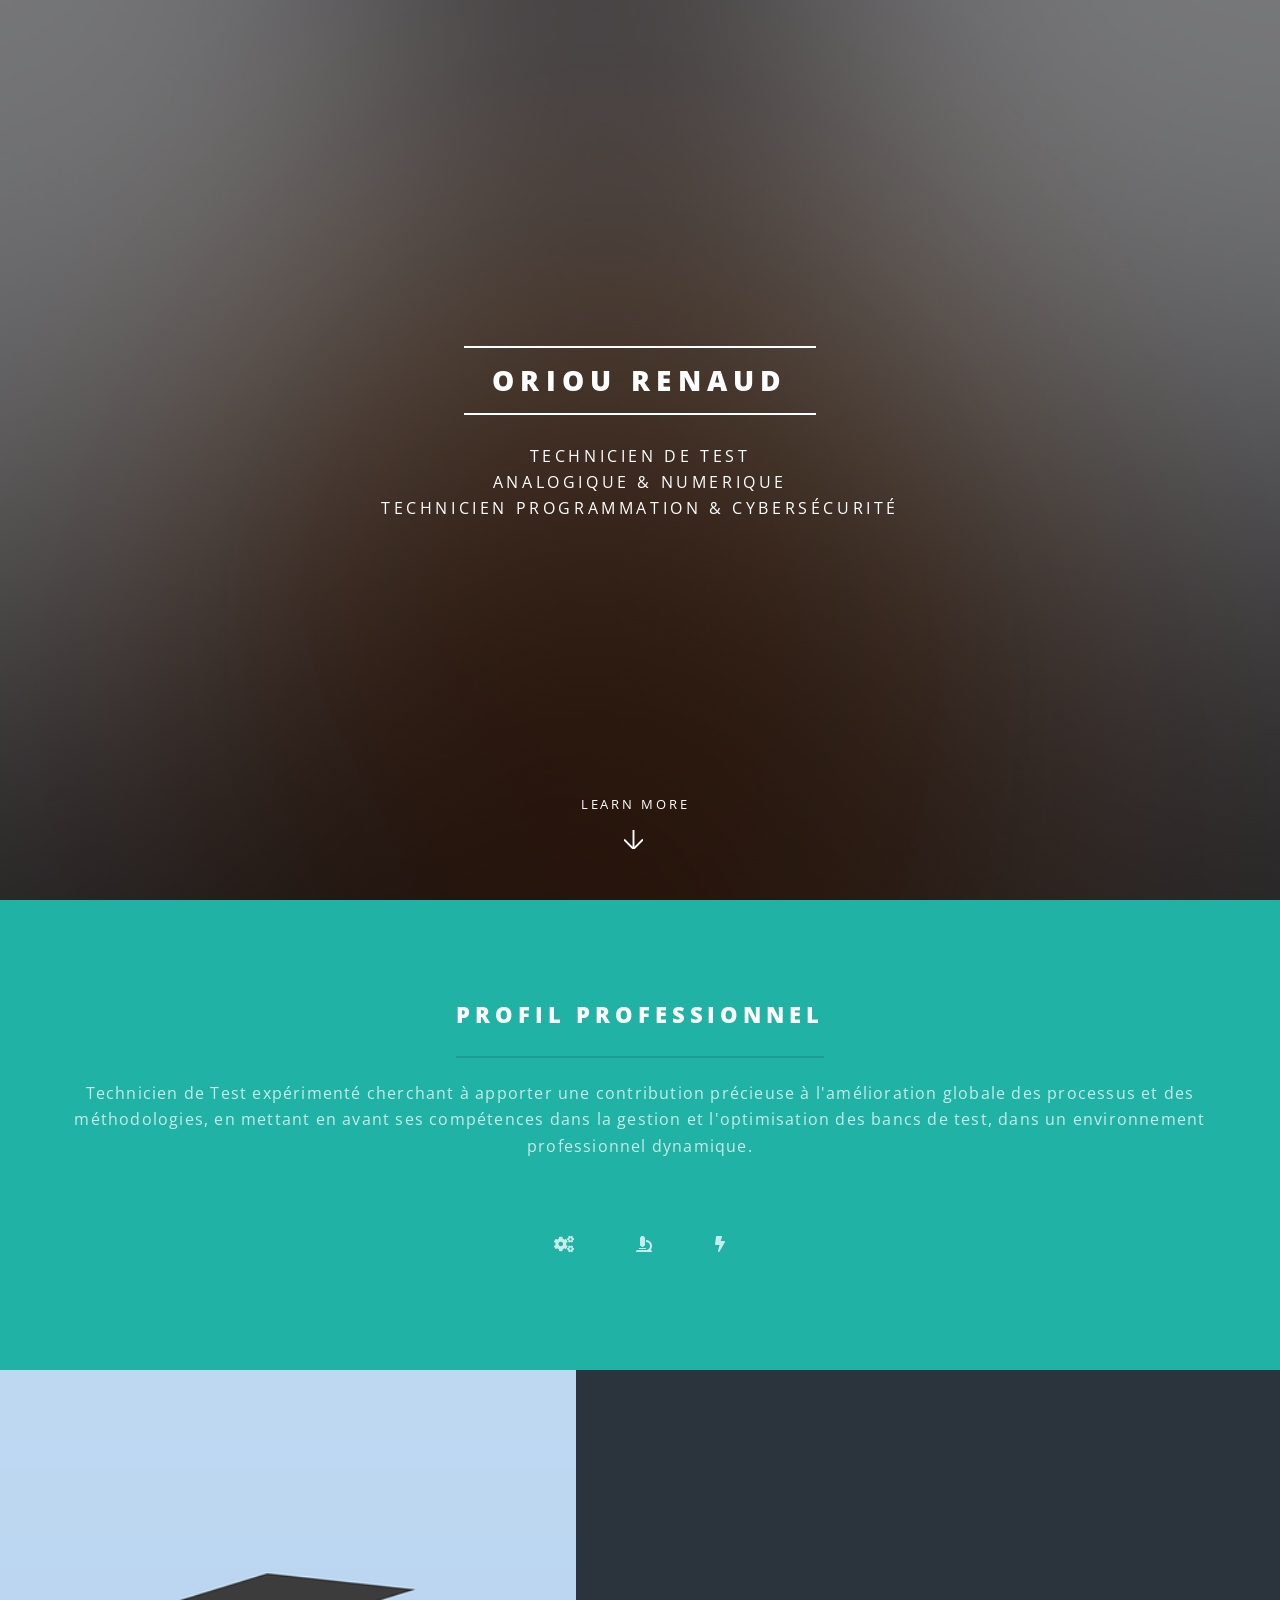
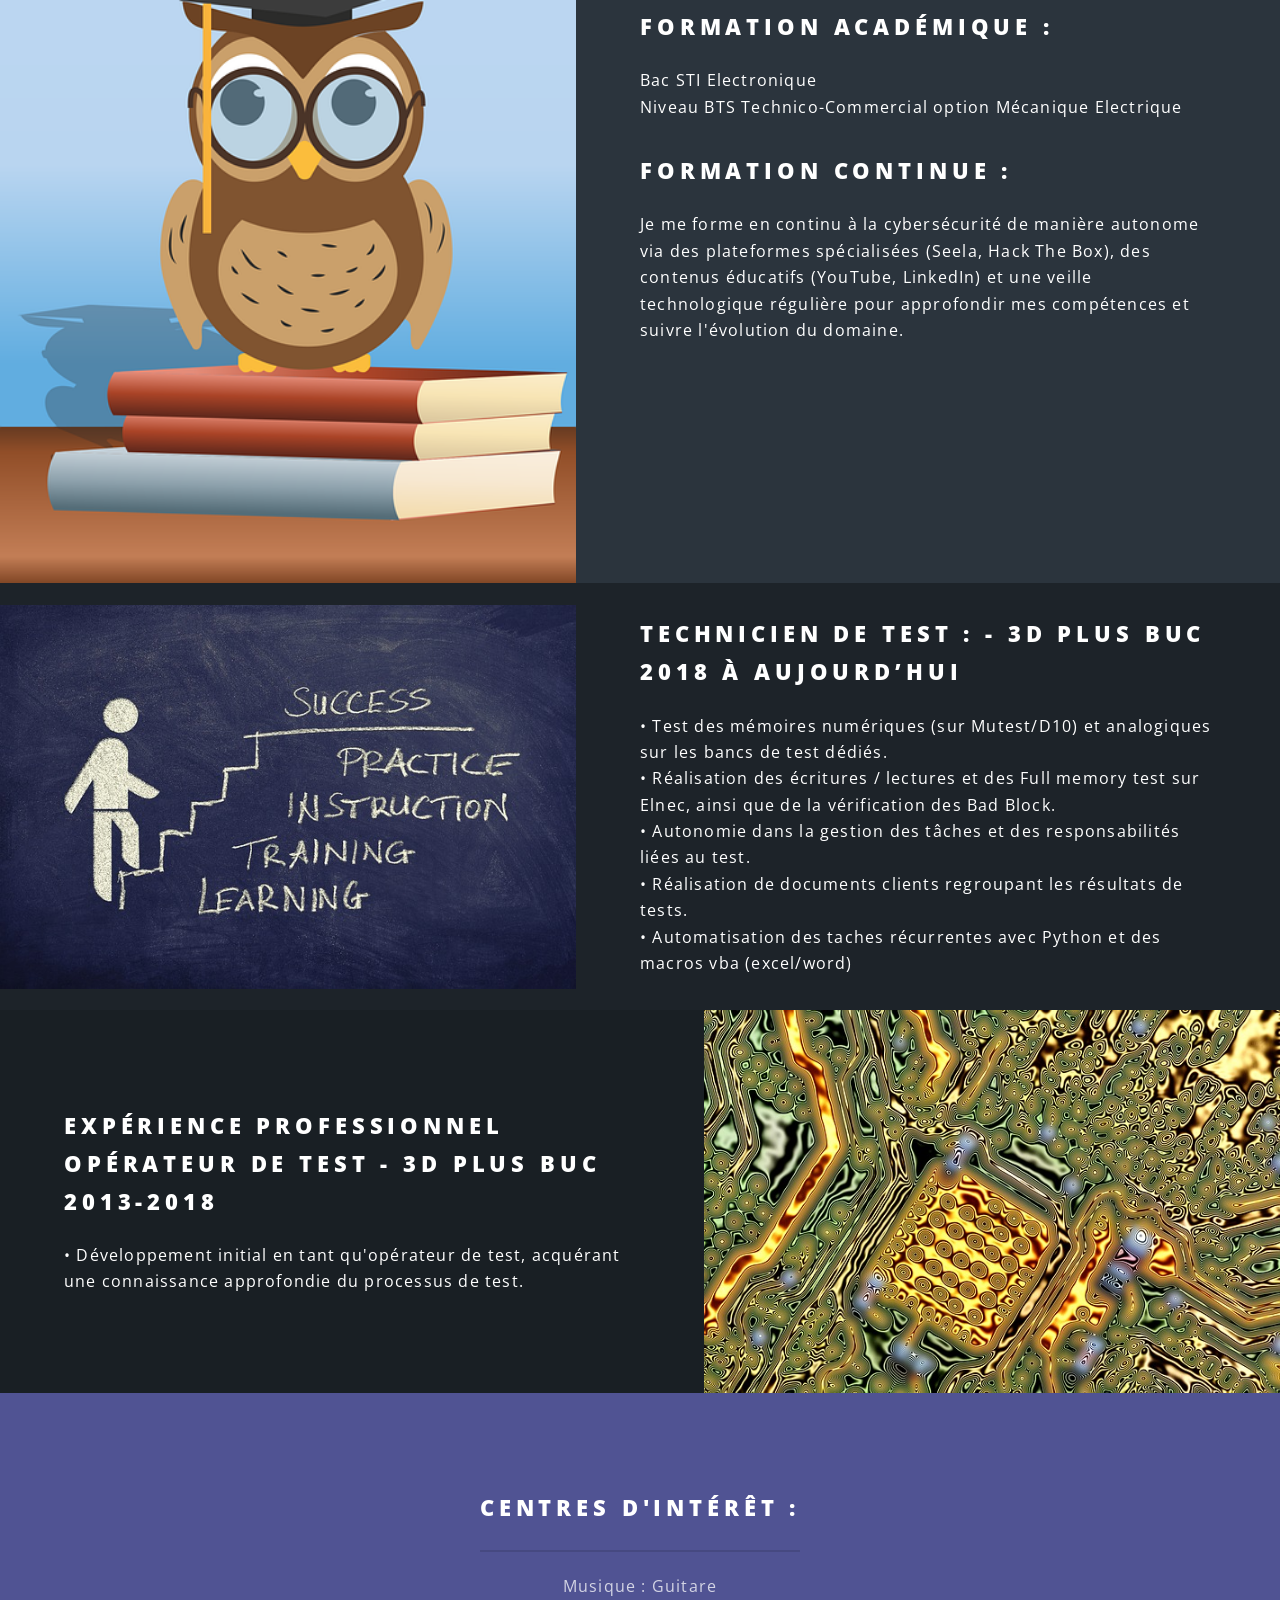
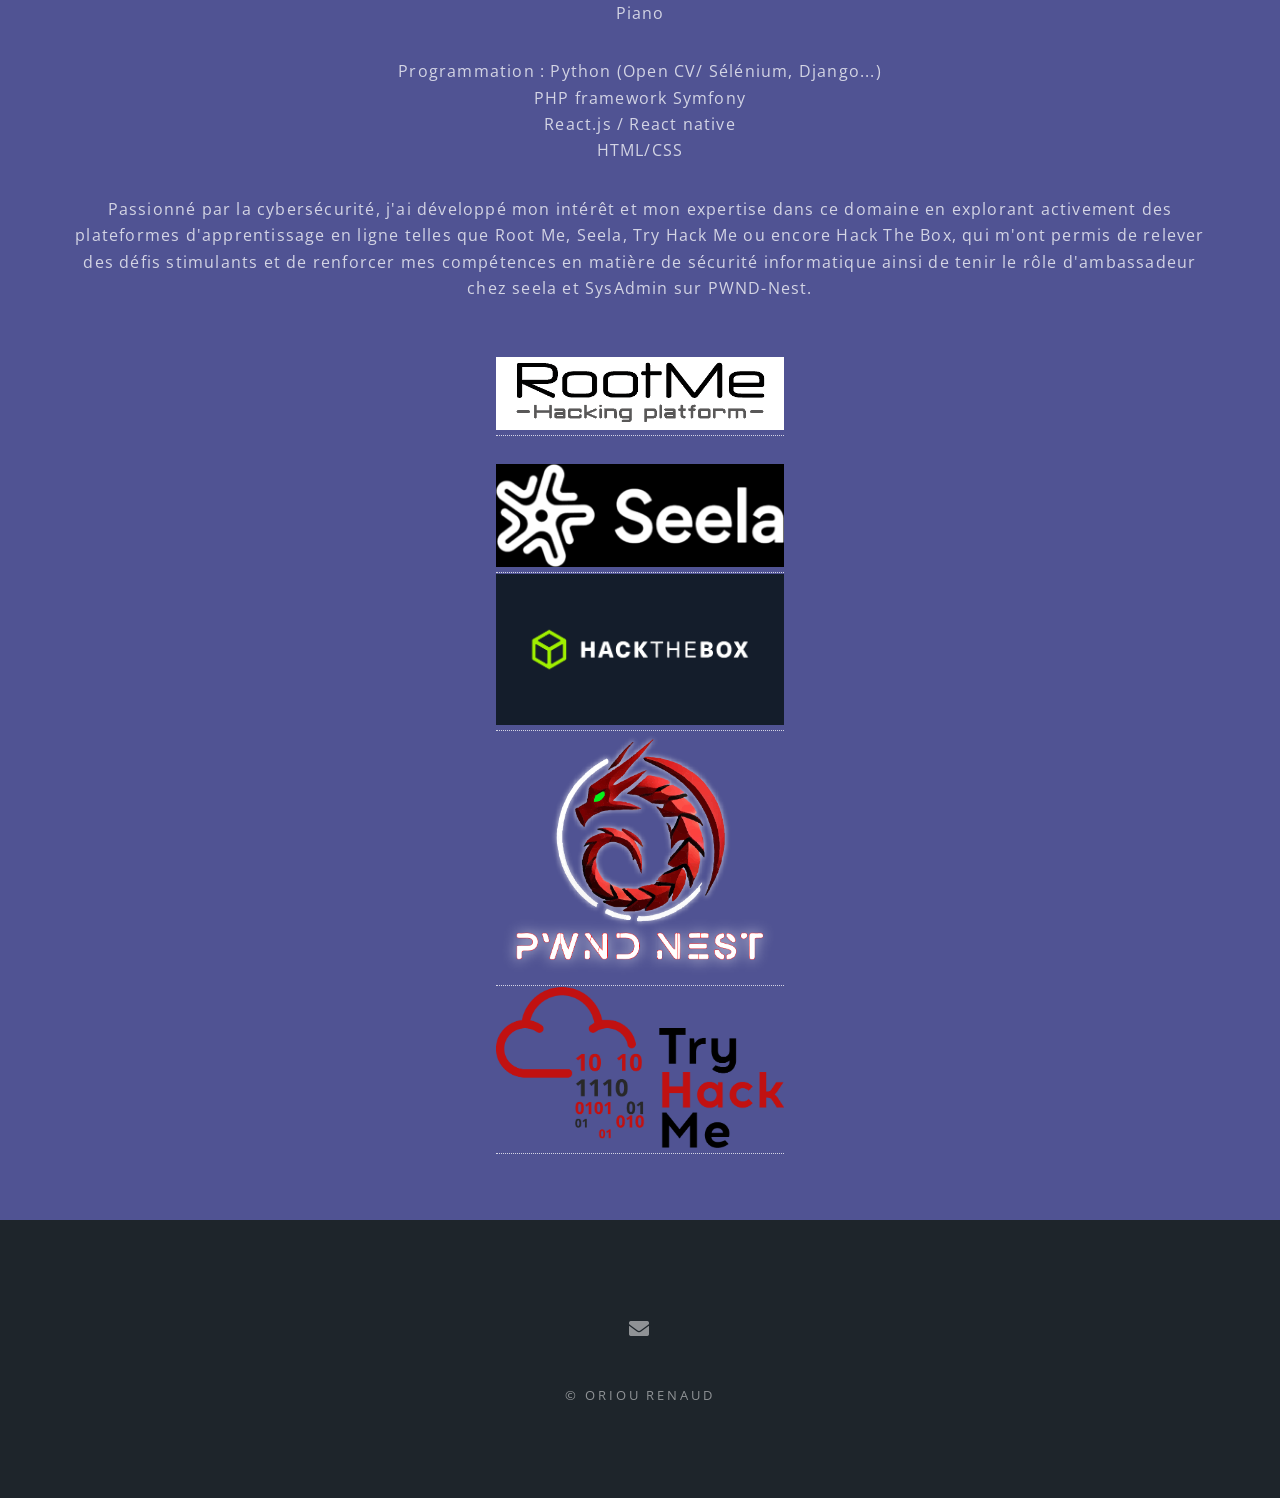
==== commit d983b53c: "Update index.html" ====
--- a/index.html
+++ b/index.html
@@ -32,7 +32,7 @@
           <h2>Oriou Renaud</h2>
           <p>
             Technicien de test <br />
-            Analogique/numerique<br />Société 3D-Plus
+            Analogique & numerique<br />Technicien programmation & cybersécurité
           </p>
         </div>
         <a href="#one" class="more scrolly">Learn More</a>
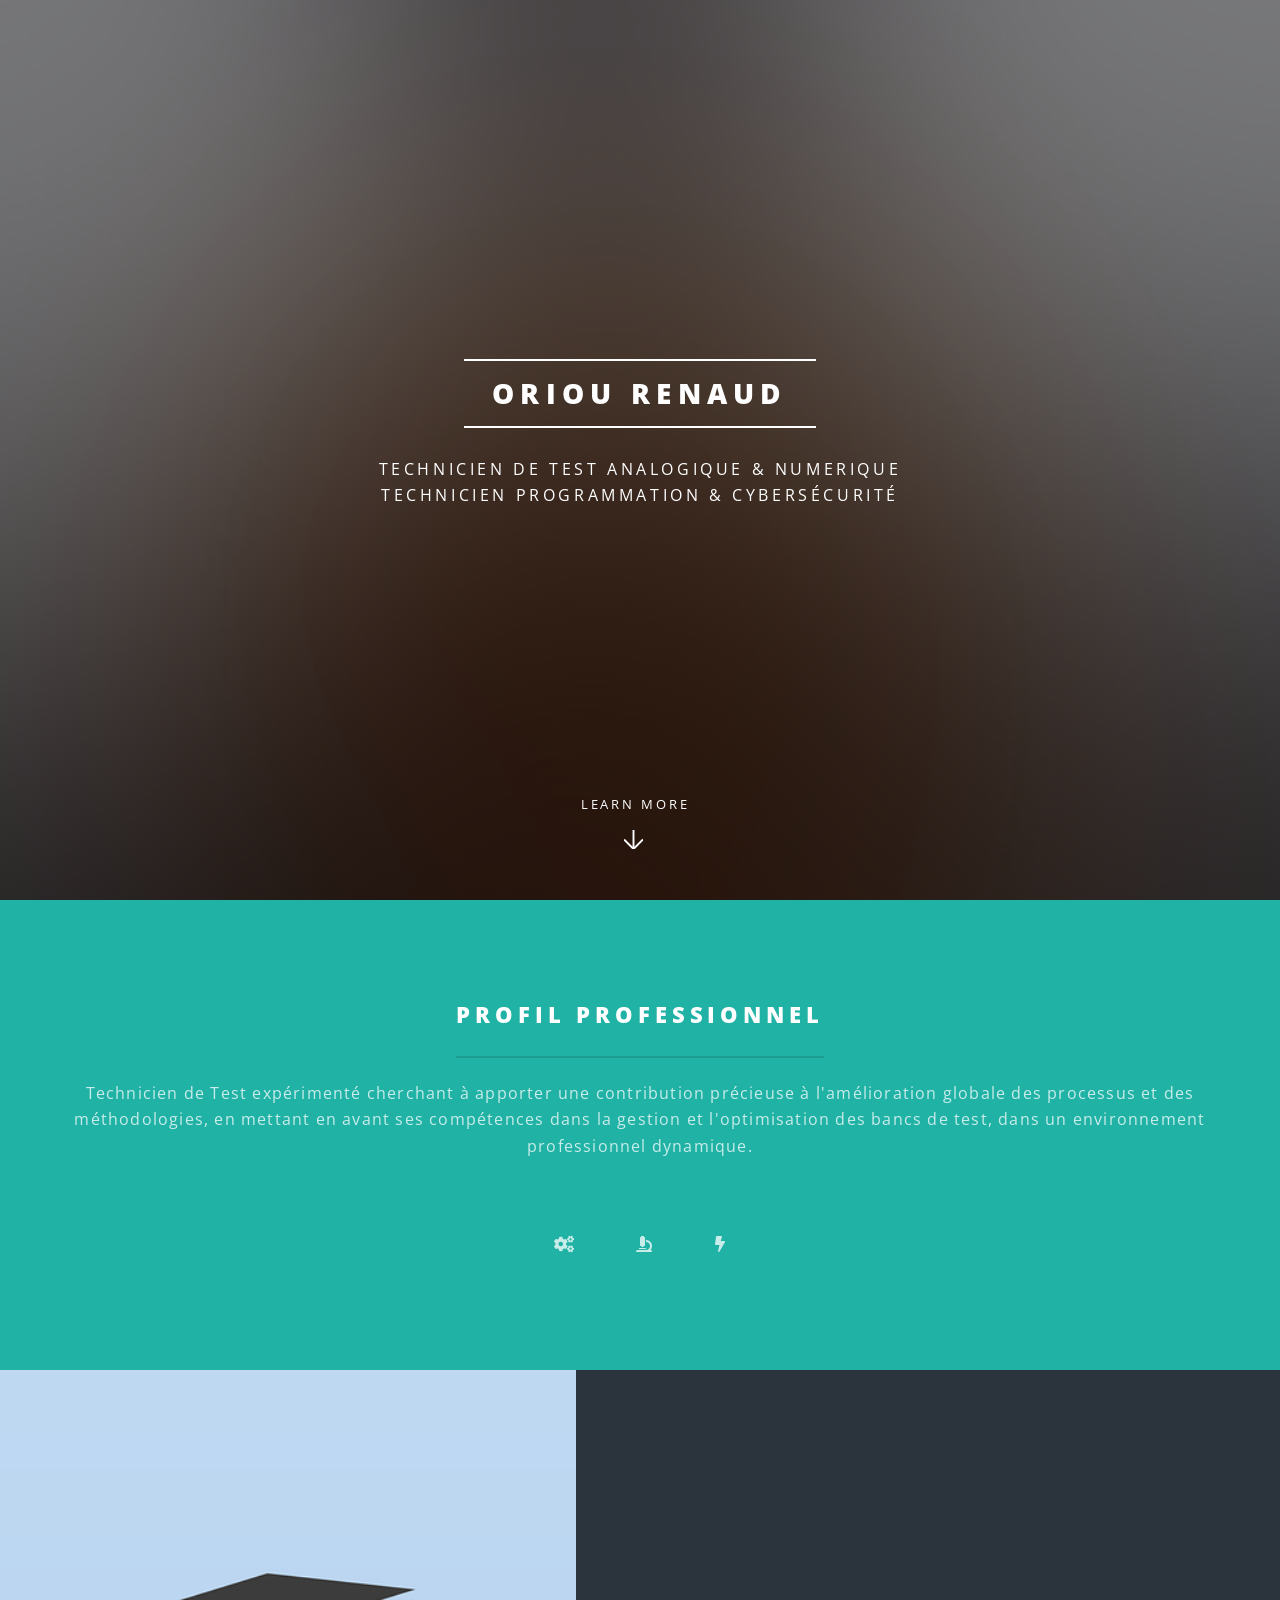
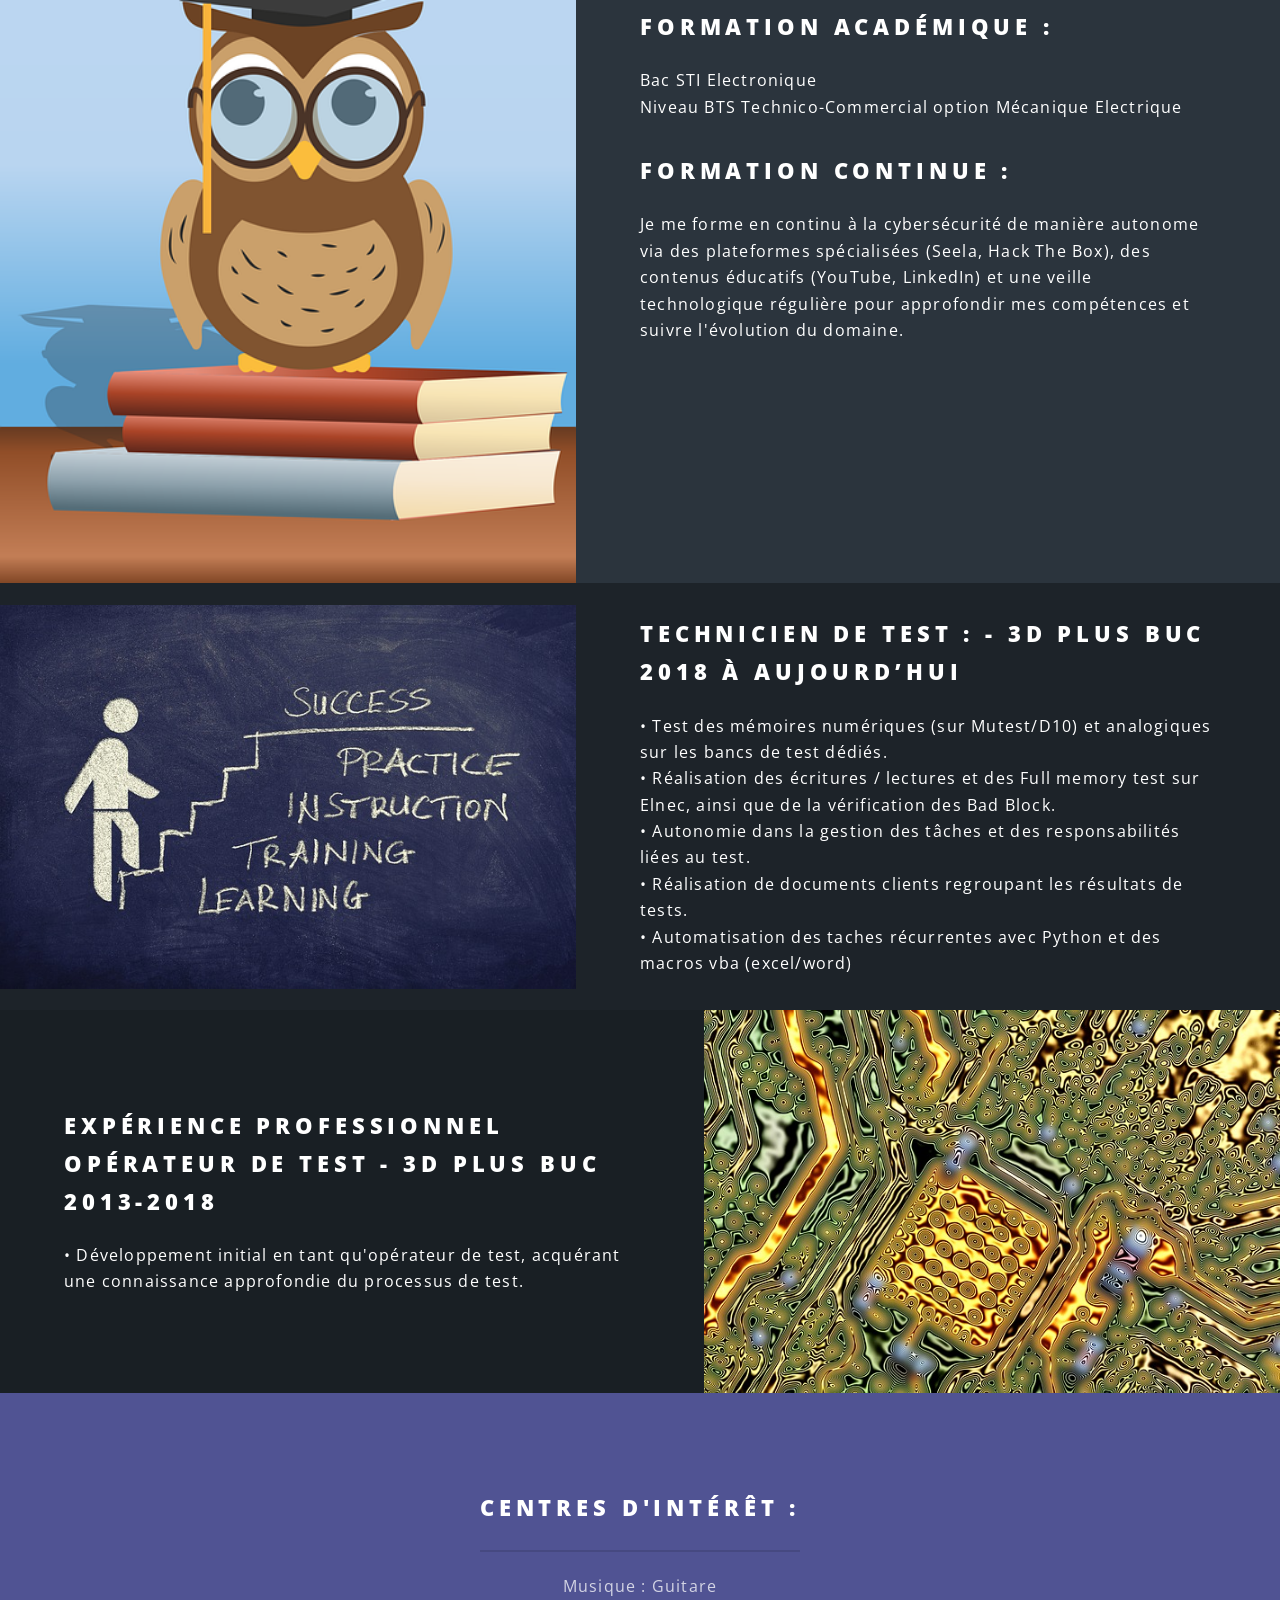
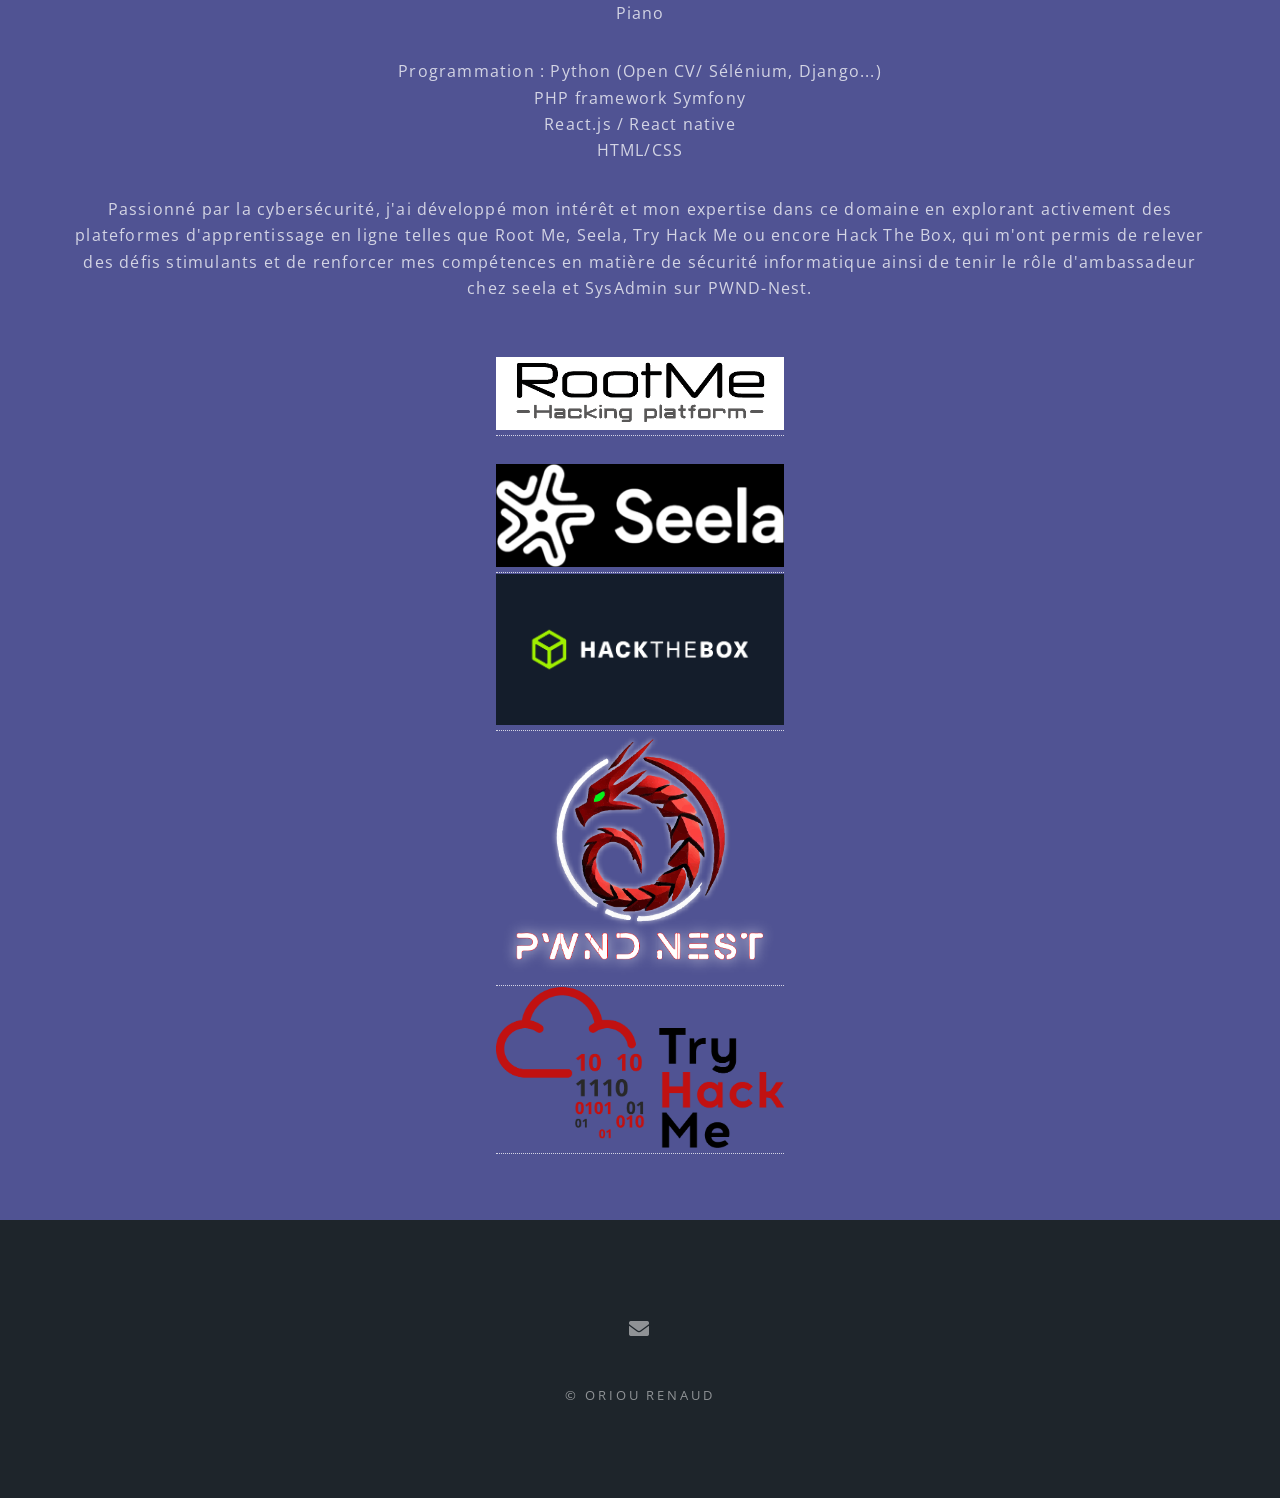
==== commit 71c4e6f8: "Update index.html" ====
--- a/index.html
+++ b/index.html
@@ -31,8 +31,7 @@
         <div class="inner">
           <h2>Oriou Renaud</h2>
           <p>
-            Technicien de test <br />
-            Analogique & numerique<br />Technicien programmation & cybersécurité
+            Technicien de test Analogique & numerique<br />Technicien programmation & cybersécurité
           </p>
         </div>
         <a href="#one" class="more scrolly">Learn More</a>
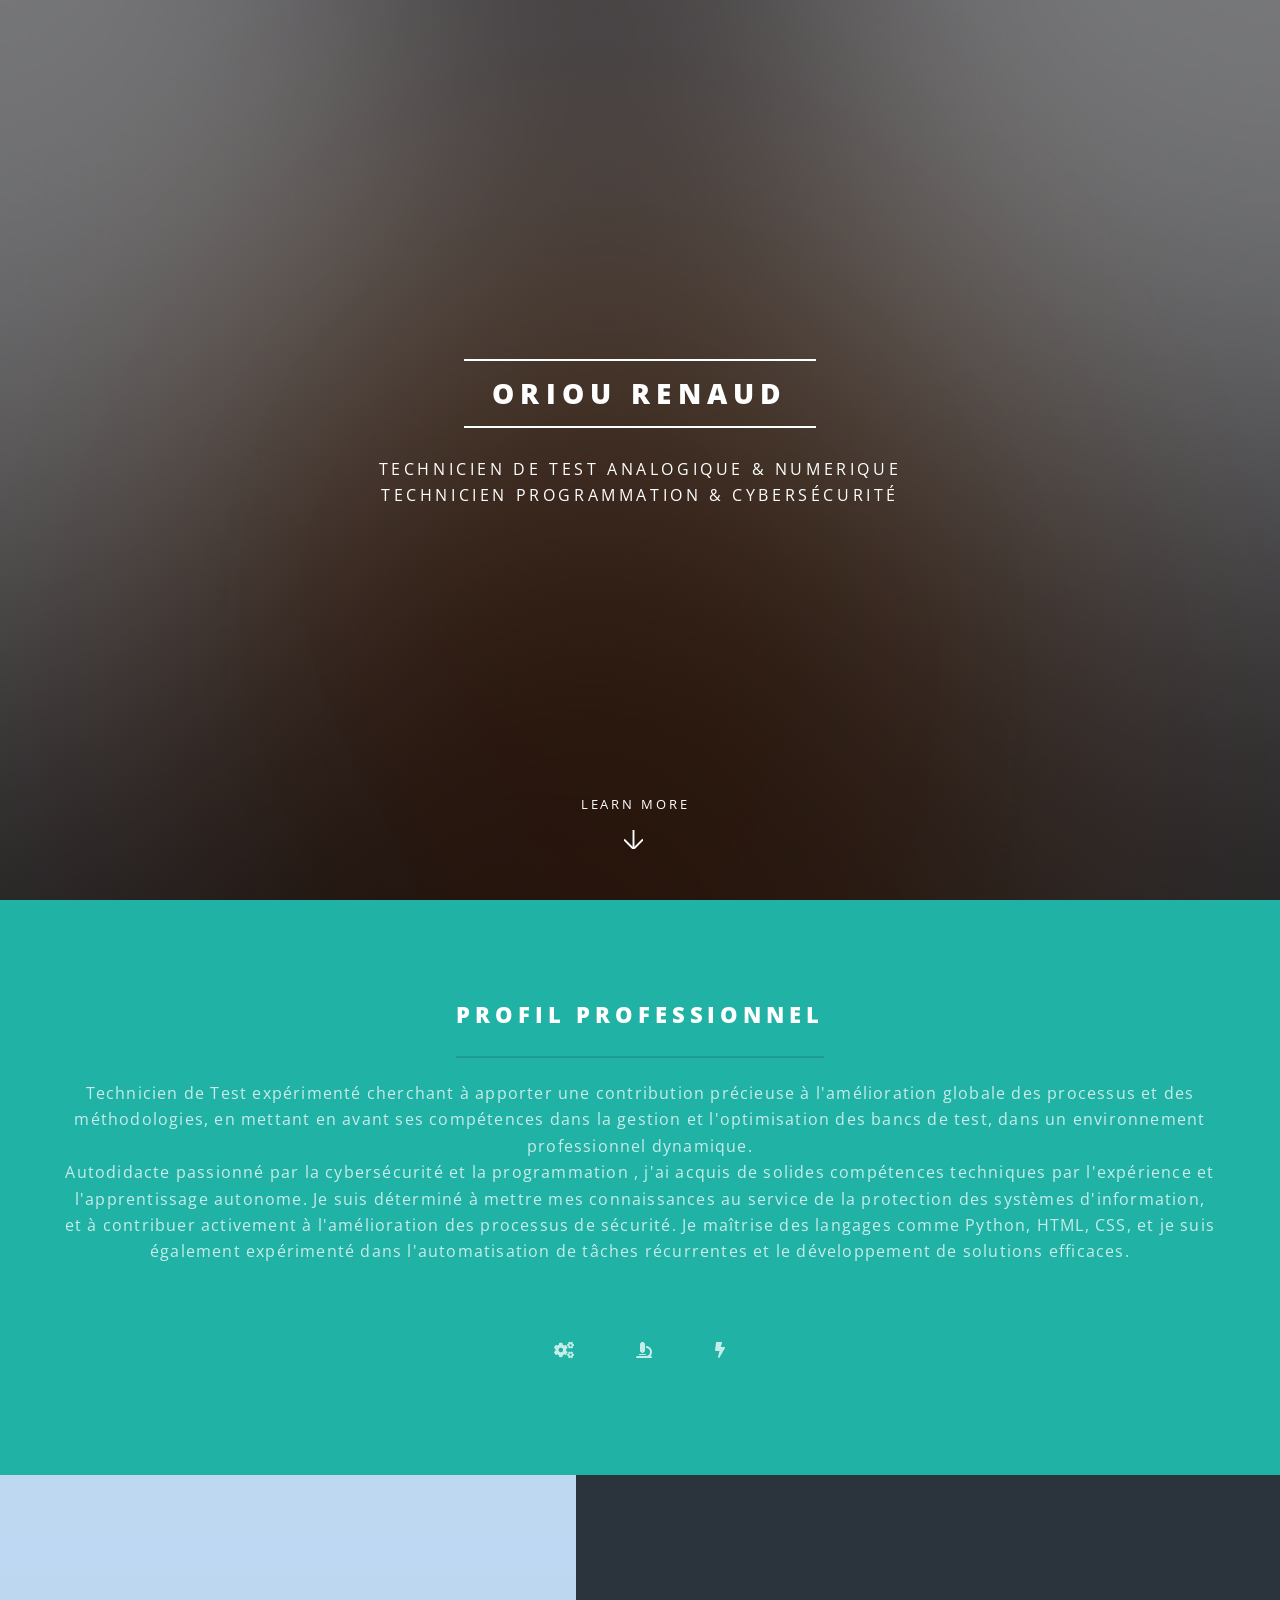
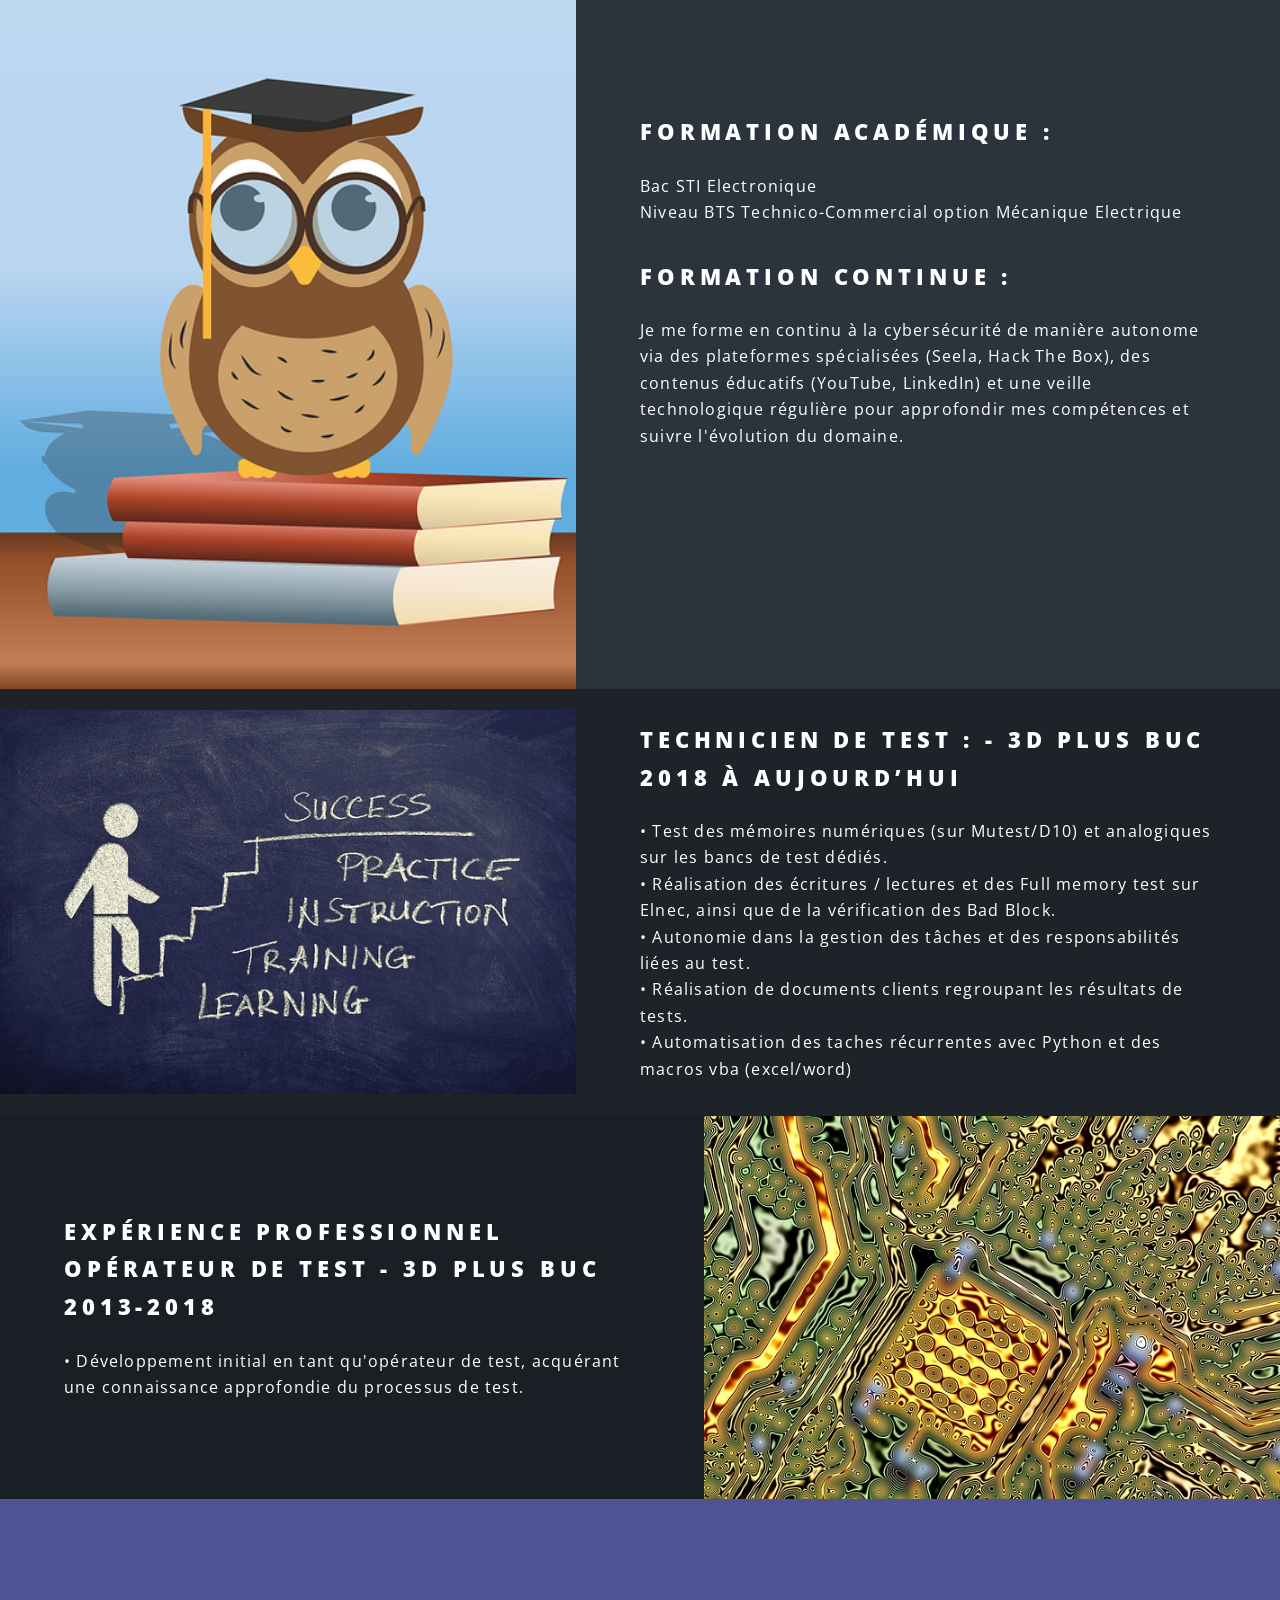
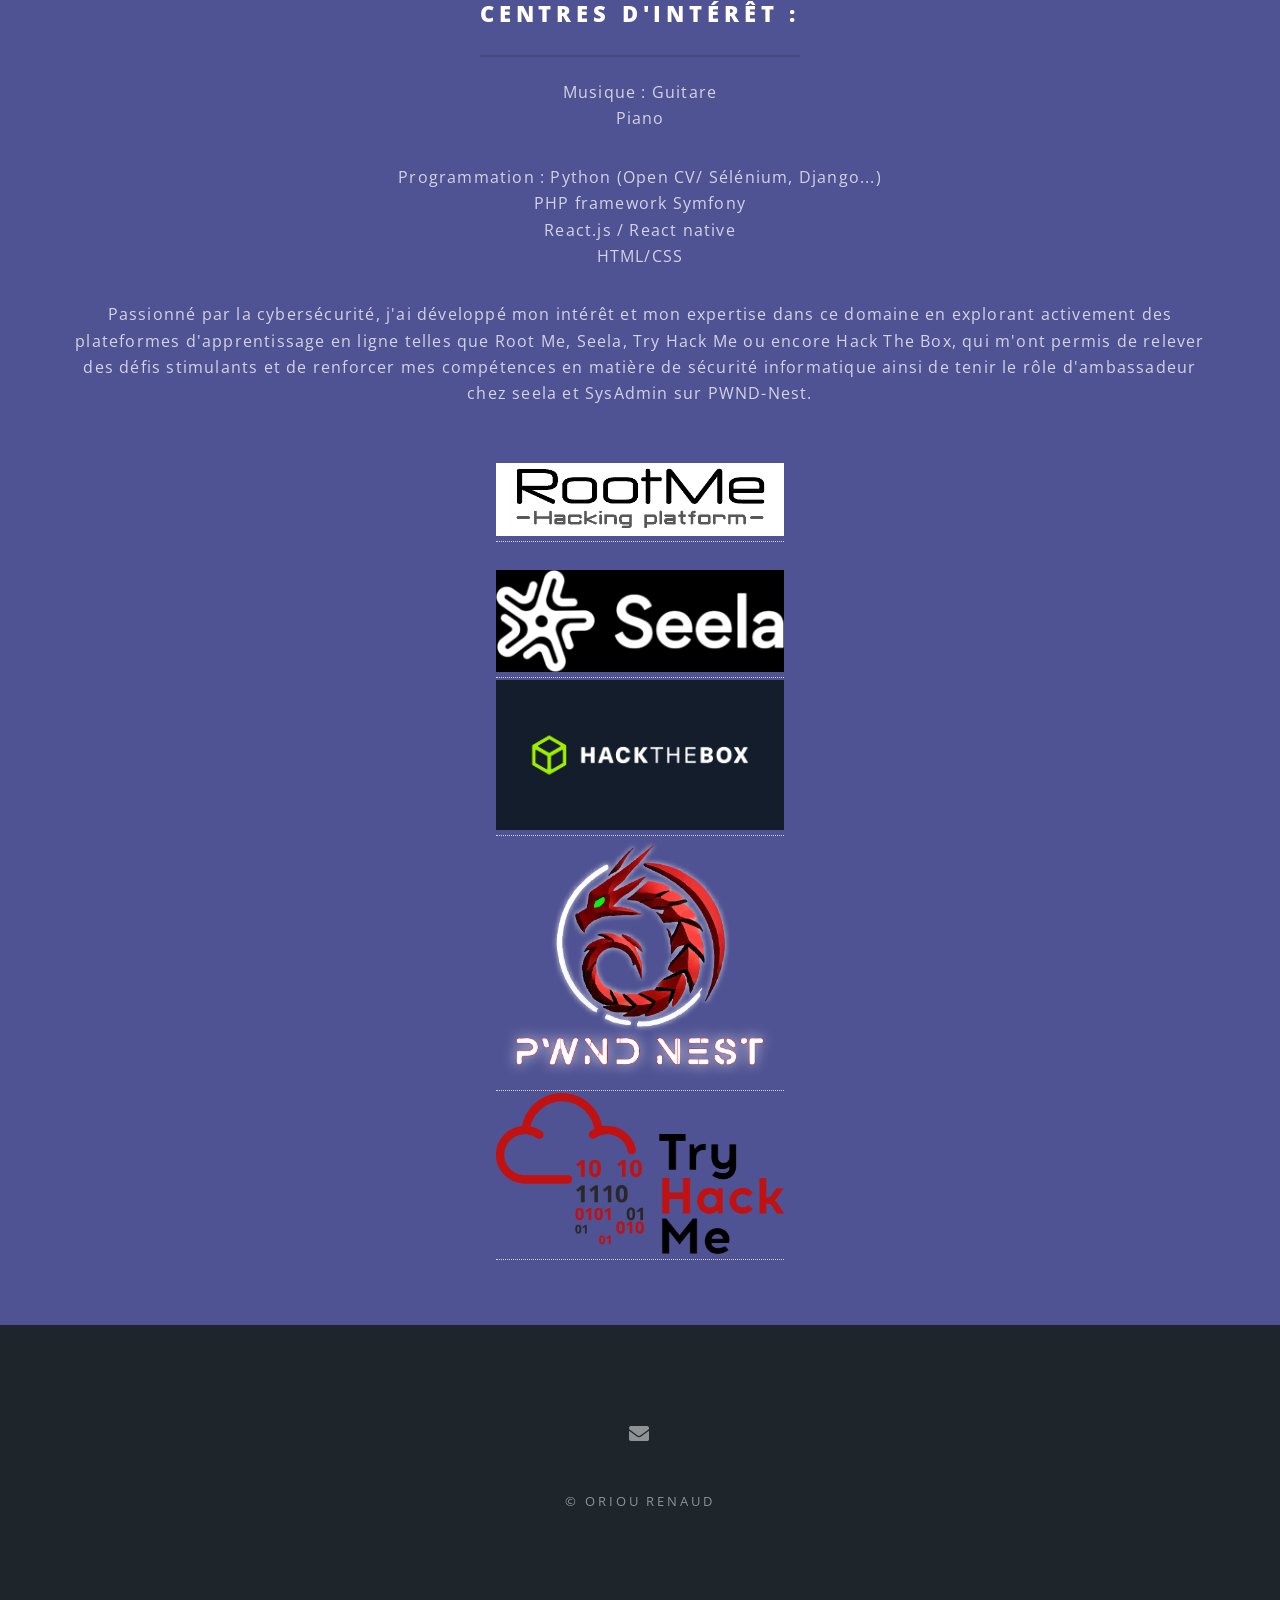
==== commit 99016790: "Update index.html" ====
--- a/index.html
+++ b/index.html
@@ -47,7 +47,10 @@
               contribution précieuse à l'amélioration globale des processus et
               des méthodologies, en mettant en avant ses compétences dans la
               gestion et l'optimisation des bancs de test, dans un environnement
-              professionnel dynamique.
+              professionnel dynamique.<br />Autodidacte passionné par la cybersécurité et la programmation , 
+	      j'ai acquis de solides compétences techniques par l'expérience et l'apprentissage autonome. 
+	      Je suis déterminé à mettre mes connaissances au service de la protection des systèmes d'information, et à contribuer activement à l'amélioration des processus de sécurité.
+	      Je maîtrise des langages comme Python, HTML, CSS, et je suis également expérimenté dans l'automatisation de tâches récurrentes et le développement de solutions efficaces.
             </p>
           </header>
           <ul class="icons major">
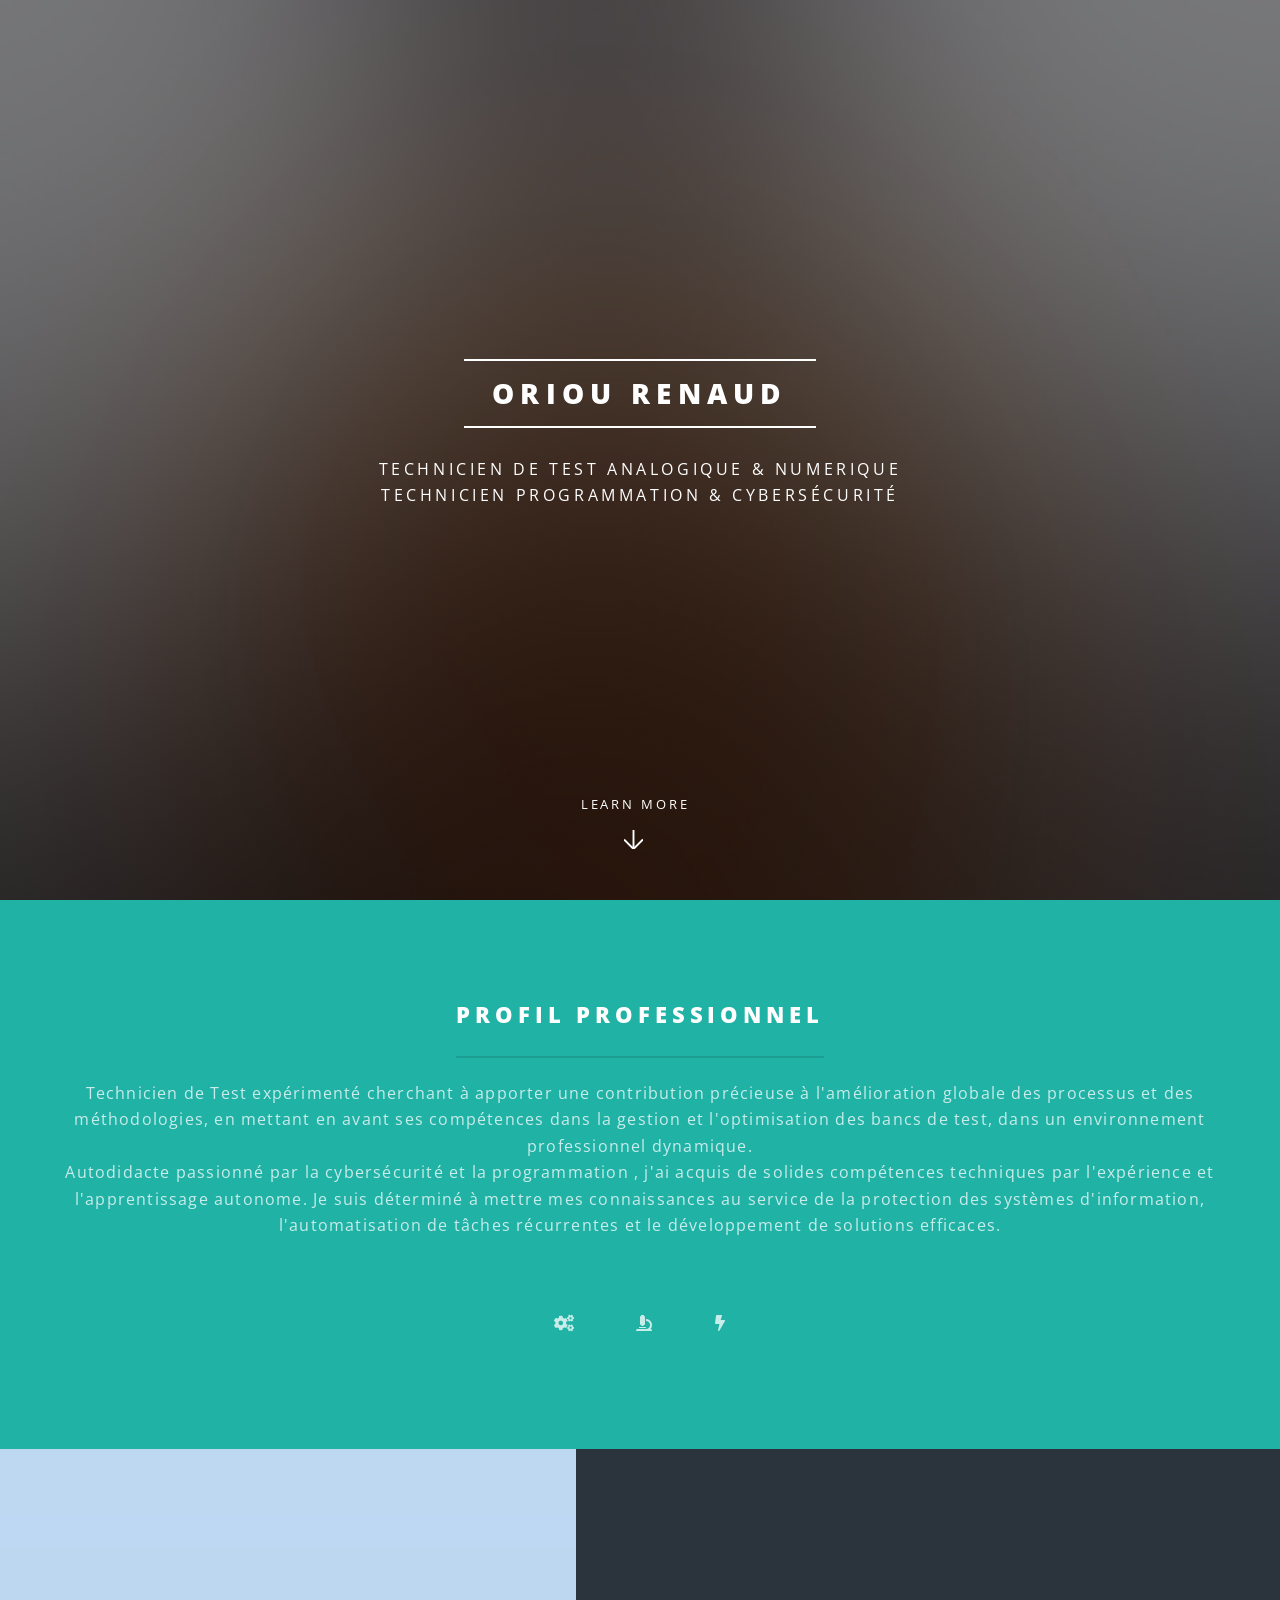
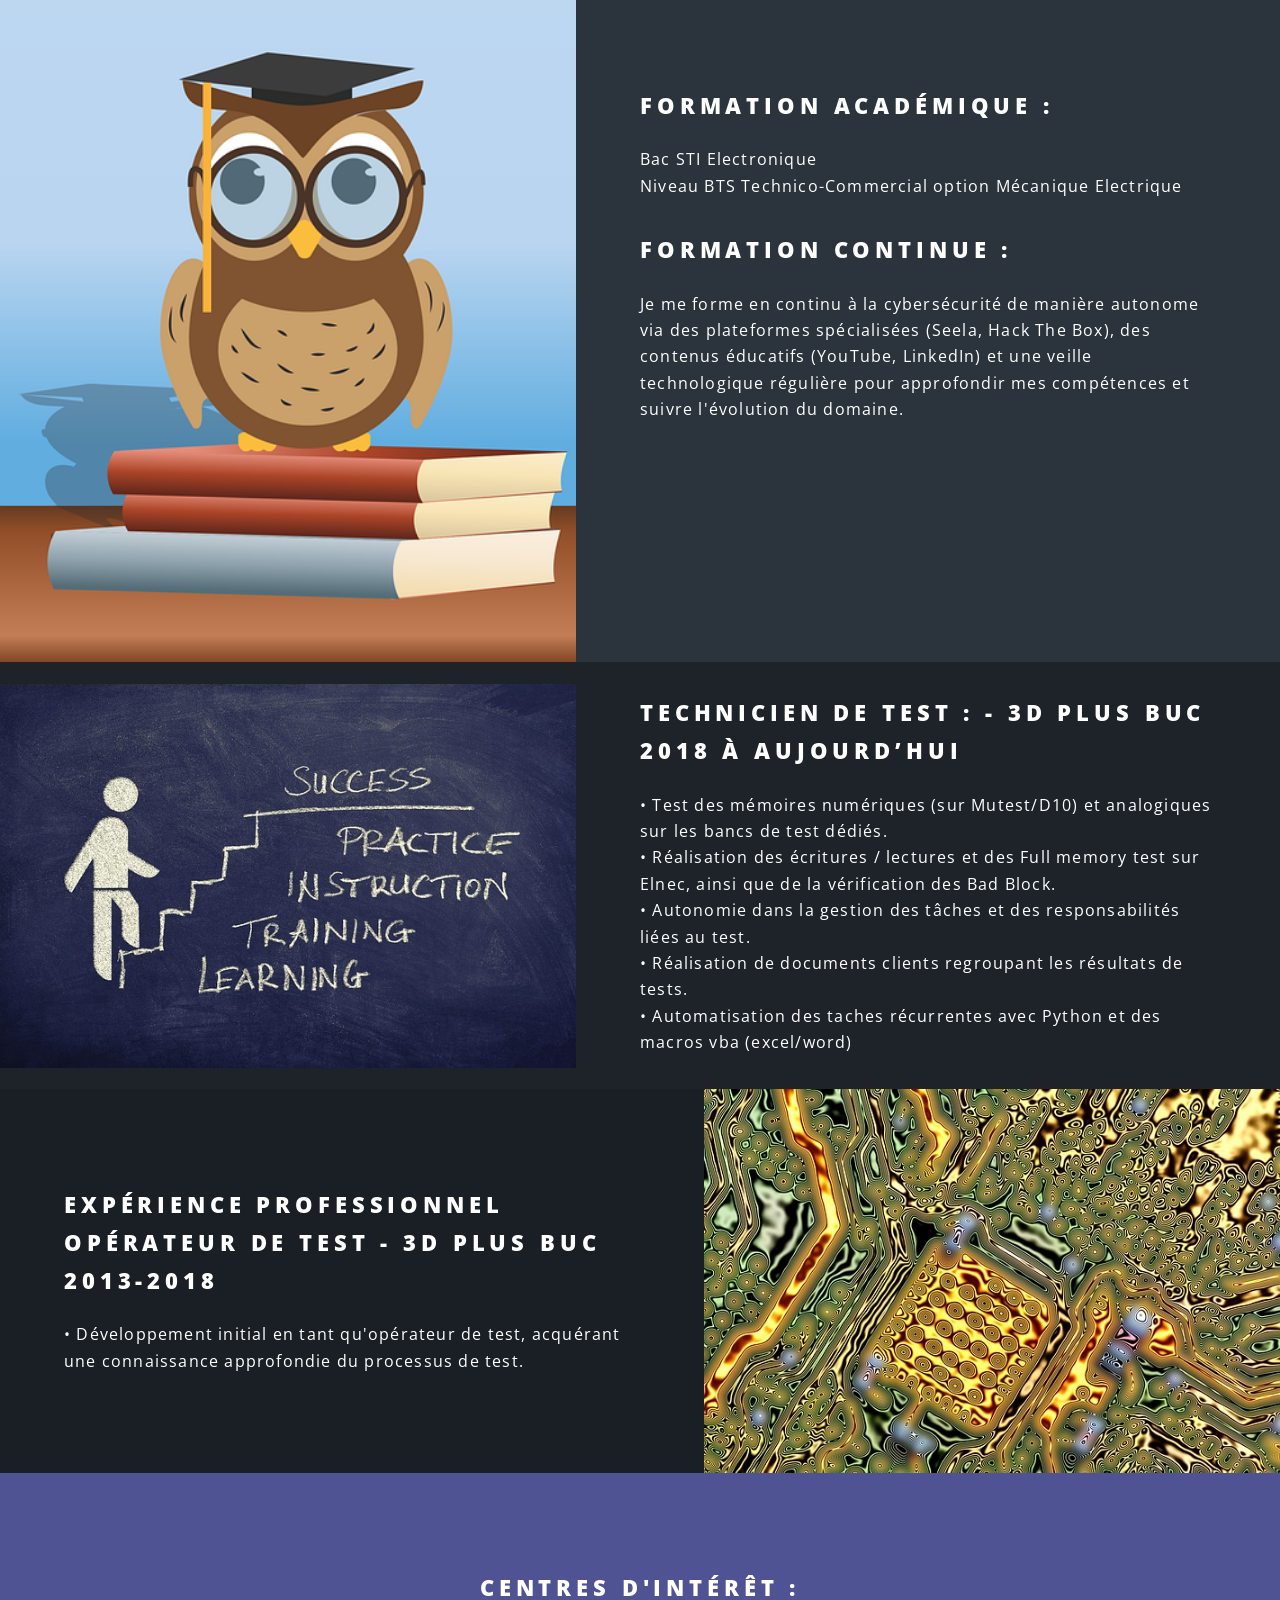
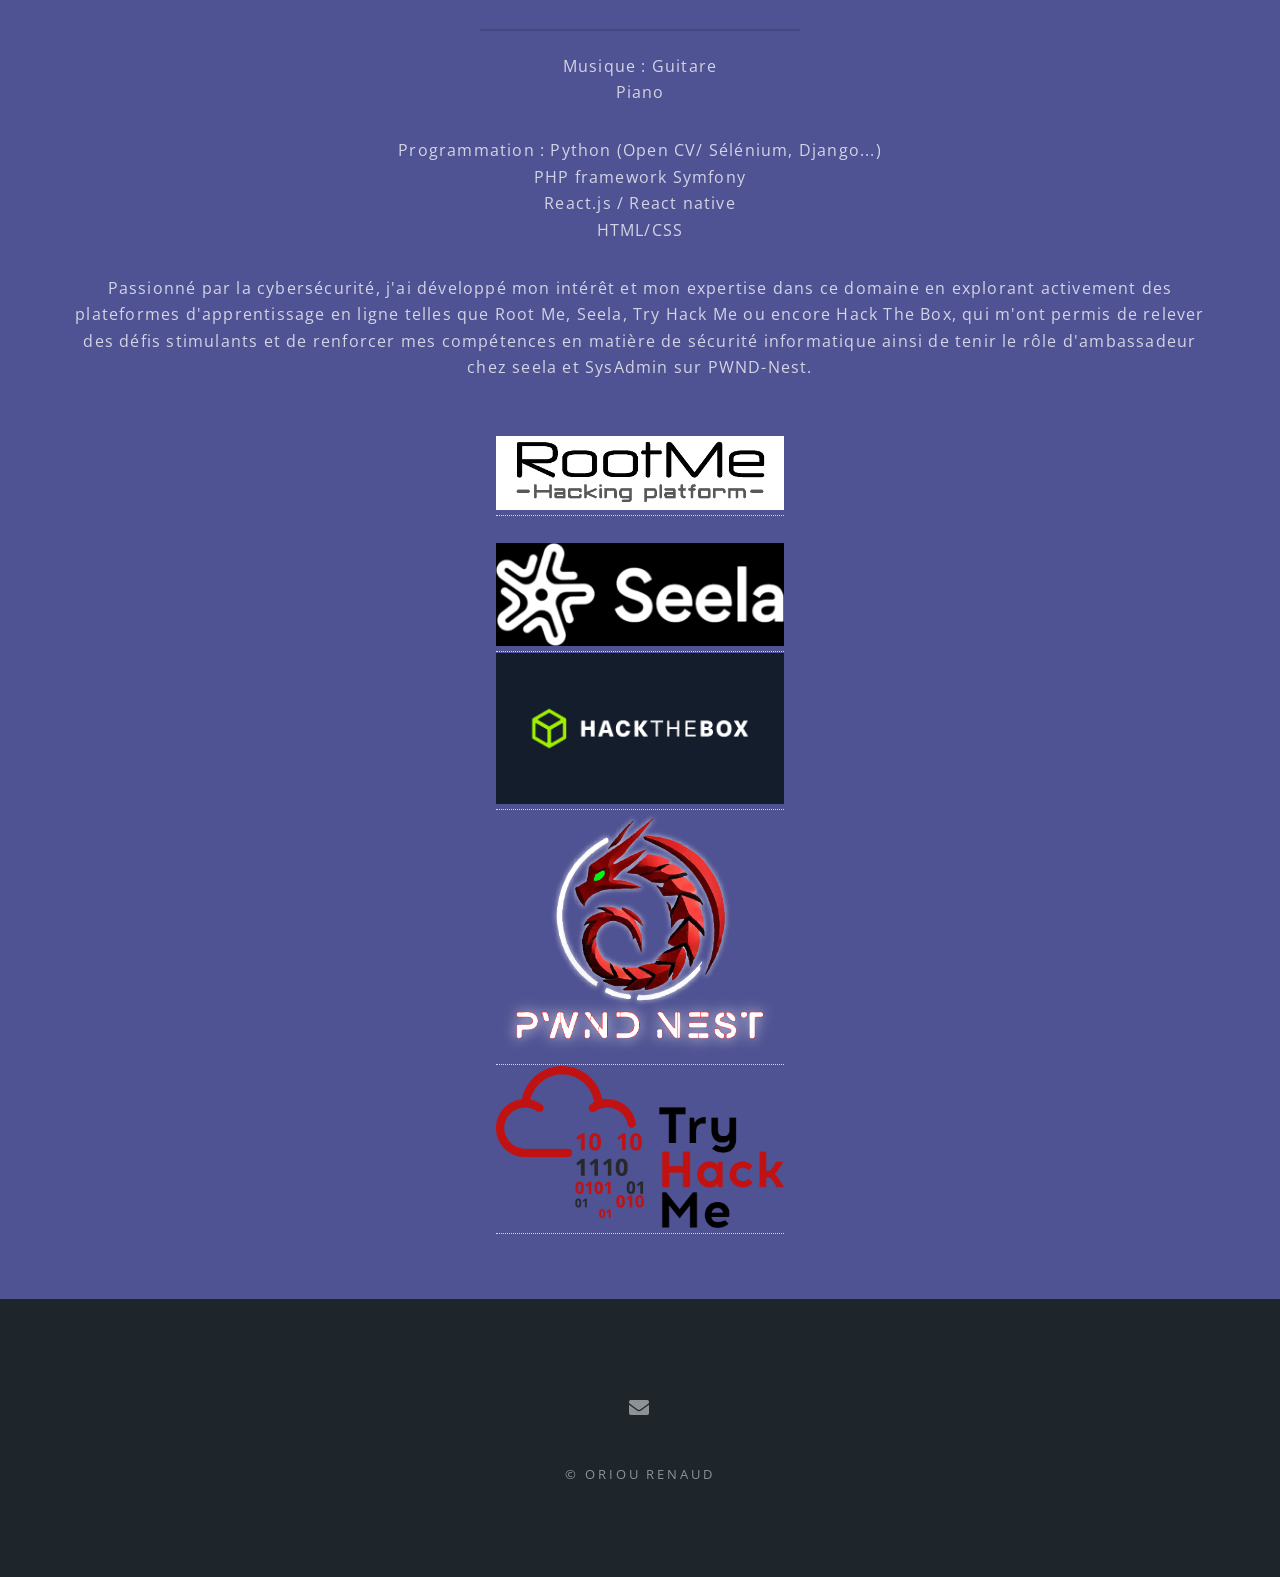
==== commit f6057aa3: "Update index.html" ====
--- a/index.html
+++ b/index.html
@@ -49,8 +49,7 @@
               gestion et l'optimisation des bancs de test, dans un environnement
               professionnel dynamique.<br />Autodidacte passionné par la cybersécurité et la programmation , 
 	      j'ai acquis de solides compétences techniques par l'expérience et l'apprentissage autonome. 
-	      Je suis déterminé à mettre mes connaissances au service de la protection des systèmes d'information, et à contribuer activement à l'amélioration des processus de sécurité.
-	      Je maîtrise des langages comme Python, HTML, CSS, et je suis également expérimenté dans l'automatisation de tâches récurrentes et le développement de solutions efficaces.
+	      Je suis déterminé à mettre mes connaissances au service de la protection des systèmes d'information, l'automatisation de tâches récurrentes et le développement de solutions efficaces.
             </p>
           </header>
           <ul class="icons major">
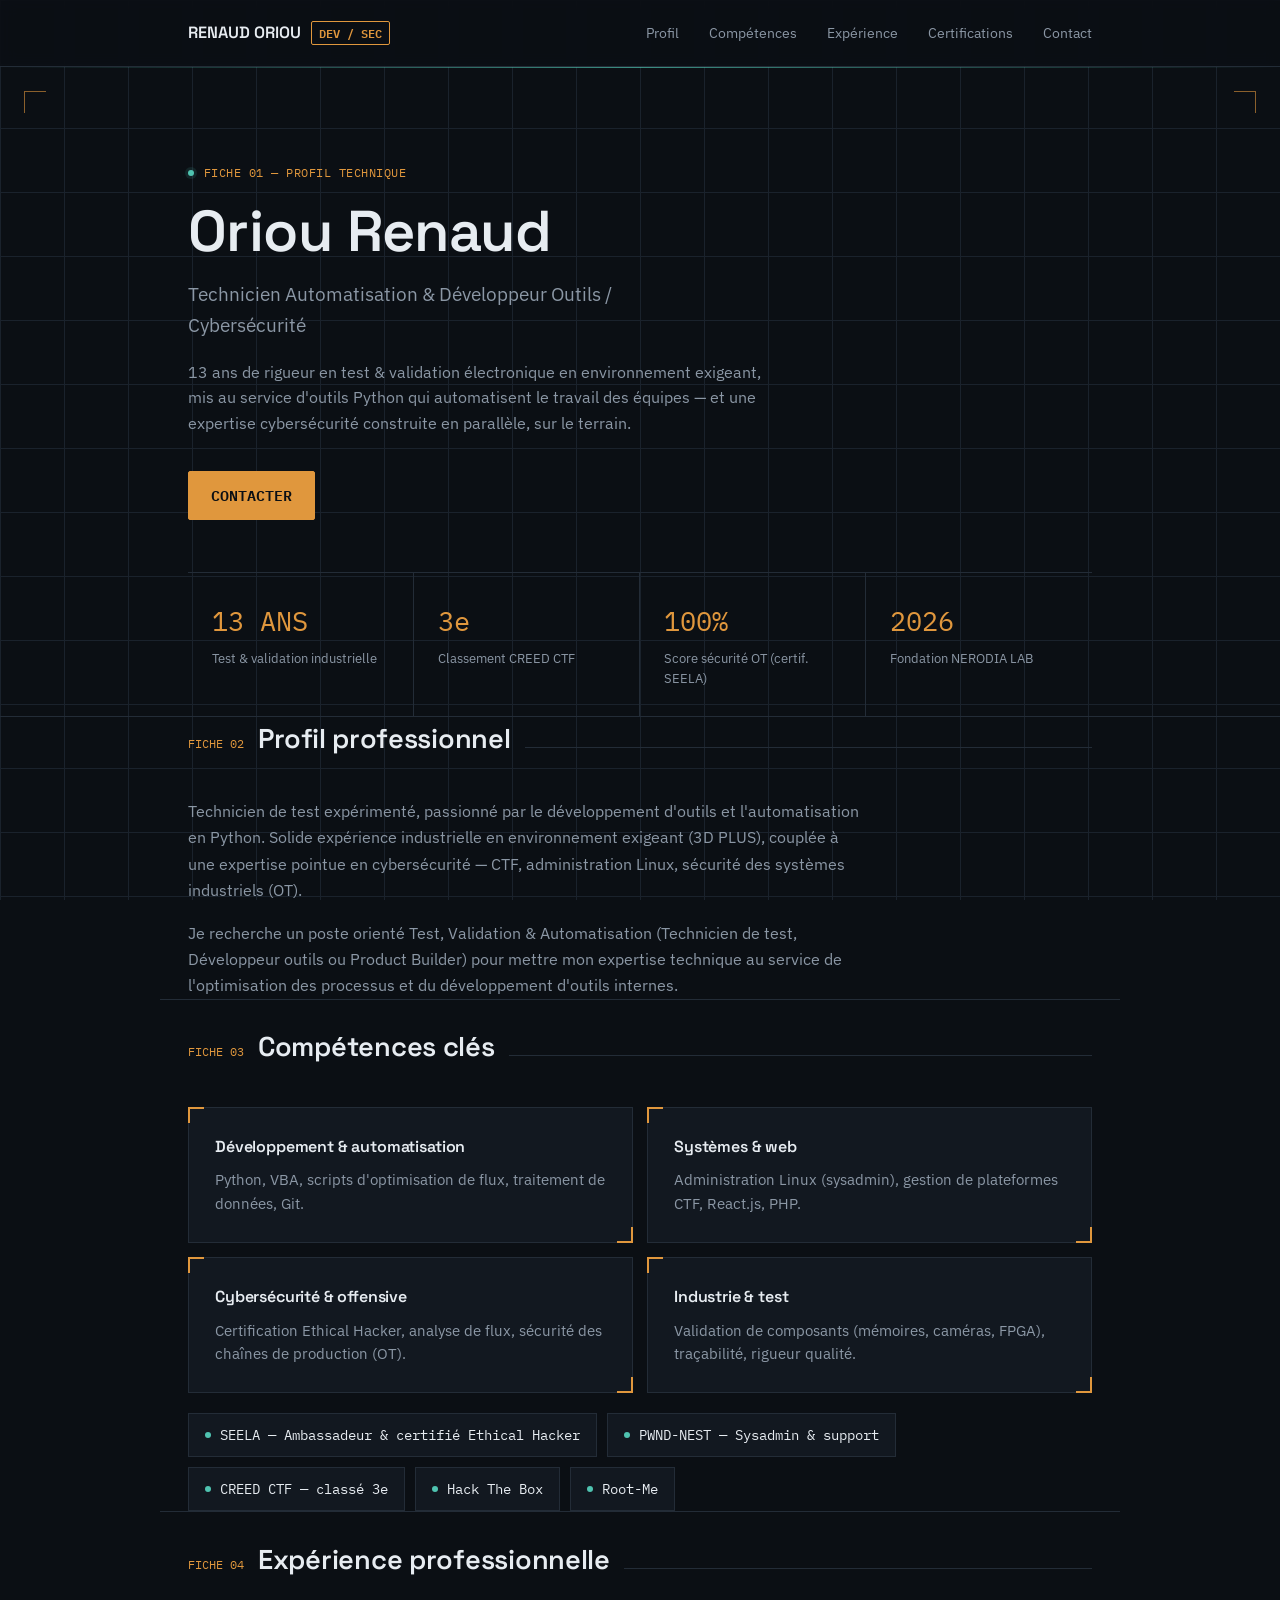
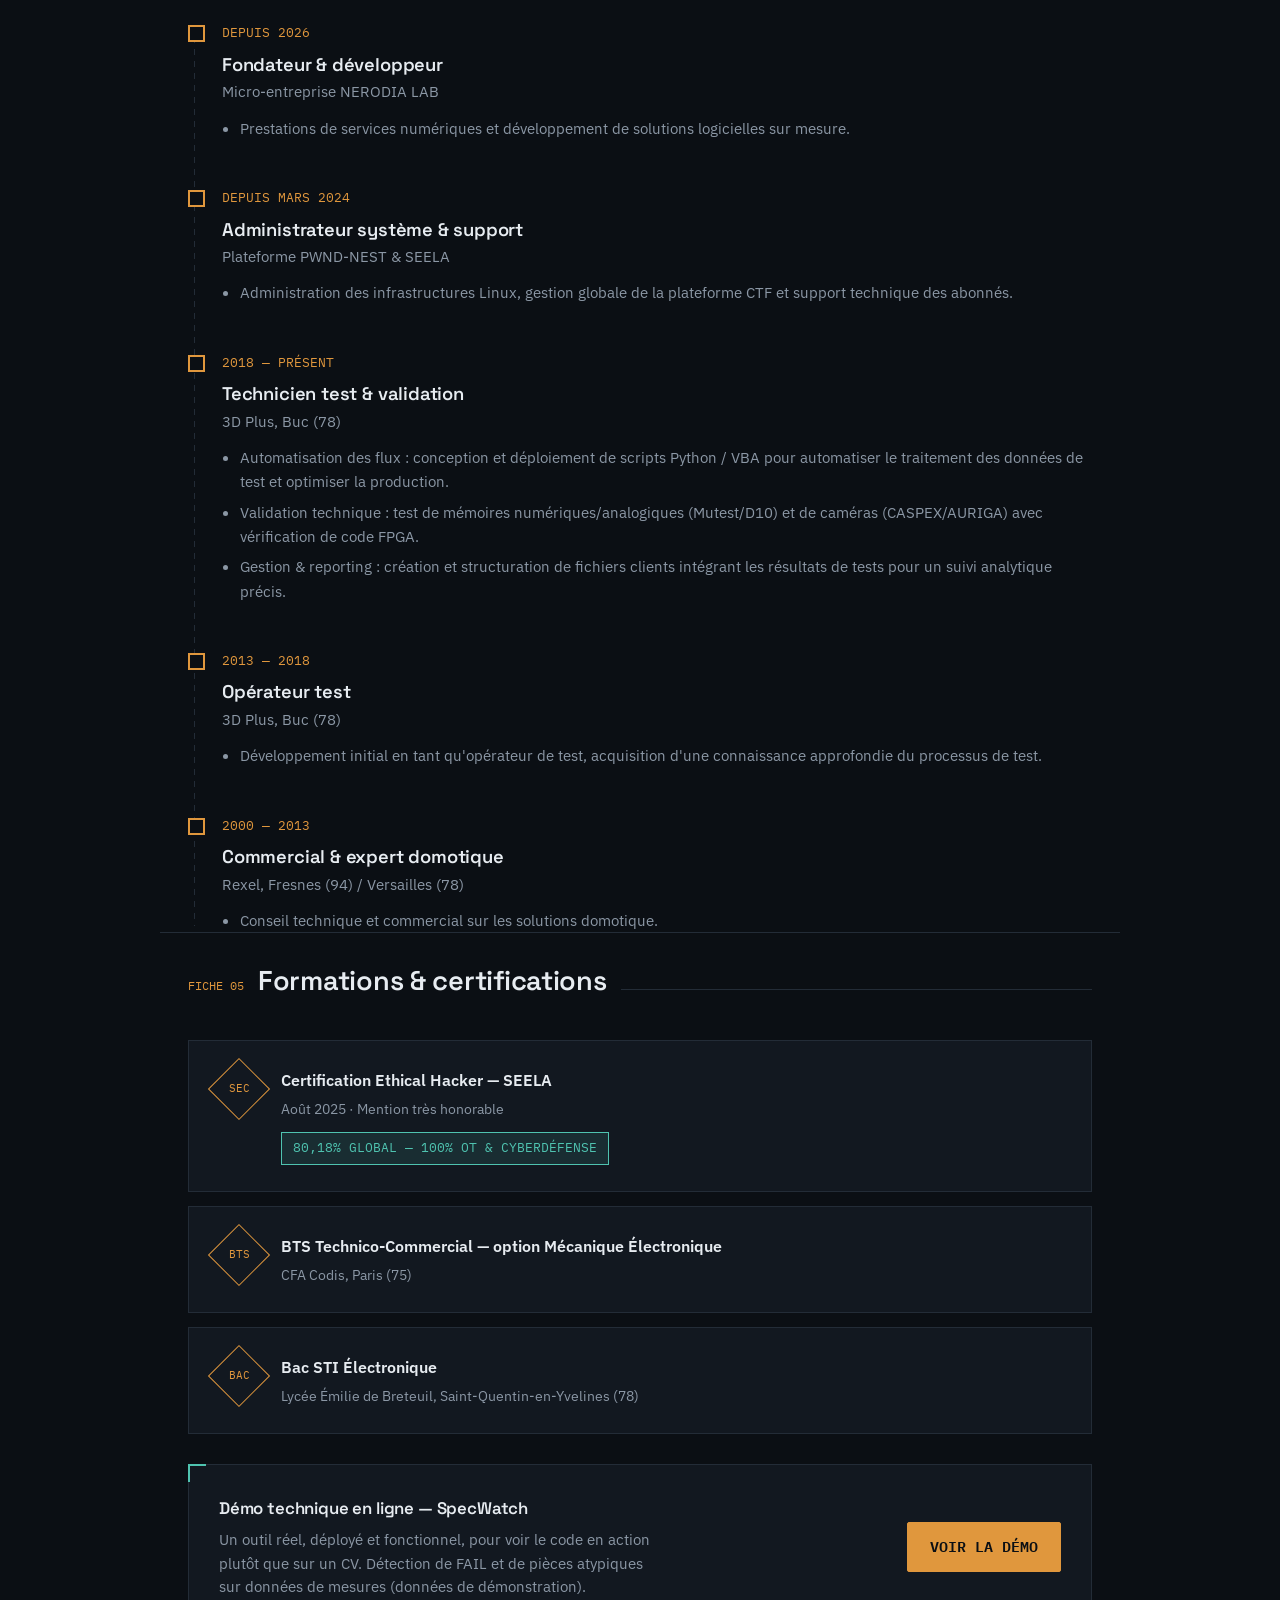
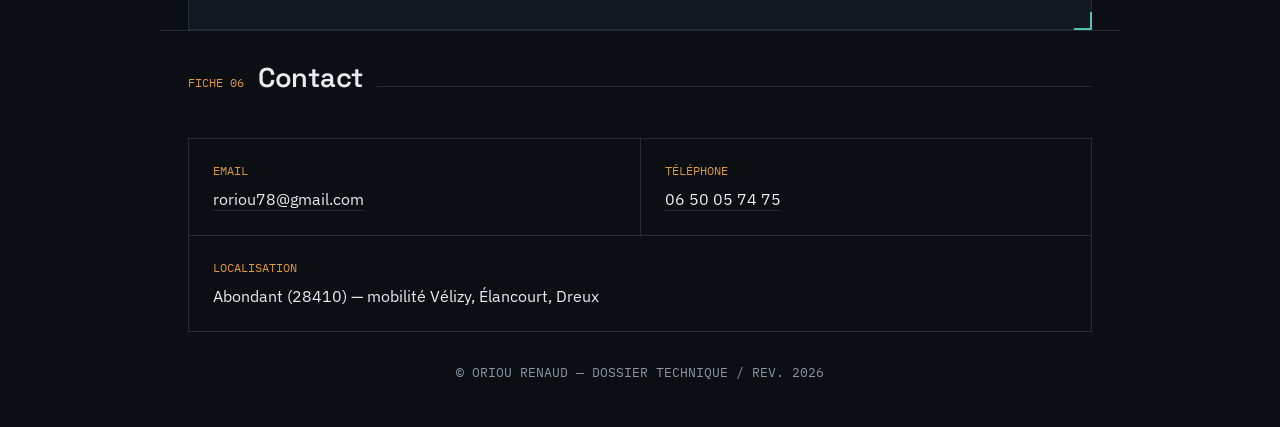
==== commit 9f8d94ca: "Update index.html" ====
--- a/index.html
+++ b/index.html
@@ -1,194 +1,362 @@
 <!DOCTYPE html>
-<!--
-	Spectral by HTML5 UP
-	html5up.net | @ajlkn
-	Free for personal and commercial use under the CCA 3.0 license (html5up.net/license)
--->
-<html>
-  <head>
-    <title>CV Renaud Oriou</title>
-    <meta charset="utf-8" />
-    <meta
-      name="viewport"
-      content="width=device-width, initial-scale=1, user-scalable=no"
-    />
-    <link rel="stylesheet" href="assets/css/main.css" />
-    <noscript
-      ><link rel="stylesheet" href="assets/css/noscript.css"
-    /></noscript>
-  </head>
-
-  <body class="landing is-preload">
-    <!-- Page Wrapper -->
-    <div id="page-wrapper">
-      <!-- Header -->
-      <header id="header" class="alt">
-        <nav id="nav"></nav>
-      </header>
-
-      <!-- Banner -->
-      <section id="banner">
-        <div class="inner">
-          <h2>Oriou Renaud</h2>
-          <p>
-            Technicien de test Analogique & numerique<br />Technicien programmation & cybersécurité
-          </p>
-        </div>
-        <a href="#one" class="more scrolly">Learn More</a>
-      </section>
-
-      <!-- One -->
-      <section id="one" class="wrapper style1 special">
-        <div class="inner">
-          <header class="major">
-            <h2>Profil professionnel</h2>
-            <p>
-              Technicien de Test expérimenté cherchant à apporter une
-              contribution précieuse à l'amélioration globale des processus et
-              des méthodologies, en mettant en avant ses compétences dans la
-              gestion et l'optimisation des bancs de test, dans un environnement
-              professionnel dynamique.<br />Autodidacte passionné par la cybersécurité et la programmation , 
-	      j'ai acquis de solides compétences techniques par l'expérience et l'apprentissage autonome. 
-	      Je suis déterminé à mettre mes connaissances au service de la protection des systèmes d'information, l'automatisation de tâches récurrentes et le développement de solutions efficaces.
-            </p>
-          </header>
-          <ul class="icons major">
-            <li>
-              <span class="fas fa-cogs"><span class="label"></span></span>
-            </li>
-            <li>
-              <span class="fas fa-microscope"><span class="label"></span></span>
-            </li>
-            <li>
-              <span class="fas fa-bolt"><span class="label"></span></span>
-            </li>
-          </ul>
-        </div>
-      </section>
-
-      <!-- Two -->
-      <section id="two" class="wrapper alt style2">
-        <section class="spotlight">
-          <div class="image"><img src="images/etude.png" alt="" /></div>
-          <div class="content">
-            <h2>Formation académique :</h2>
-            <p>
-              Bac STI Electronique <br />Niveau BTS Technico-Commercial option
-              Mécanique Electrique
-            </p>
-
-            <h2>Formation continue :</h2>
-            <p>
-              Je me forme en continu à la cybersécurité de manière autonome via
-              des plateformes spécialisées (Seela, Hack The Box), des contenus
-              éducatifs (YouTube, LinkedIn) et une veille technologique
-              régulière pour approfondir mes compétences et suivre l'évolution
-              du domaine.
-            </p>
-          </div>
-        </section>
-      </section>
-      <section class="spotlight">
-        <div class="image"><img src="images/operateur.jpg" alt="" /></div>
-        <div class="content">
-          <h2>Technicien de test : - 3D Plus Buc 2018 à aujourd’hui</h2>
-          <p>
-            • Test des mémoires numériques (sur Mutest/D10) et analogiques sur
-            les bancs de test dédiés. <br />• Réalisation des écritures /
-            lectures et des Full memory test sur Elnec, ainsi que de la
-            vérification des Bad Block. <br />• Autonomie dans la gestion des
-            tâches et des responsabilités liées au test. <br />
-            • Réalisation de documents clients regroupant les résultats de
-            tests.<br />
-            • Automatisation des taches récurrentes avec Python et des macros
-            vba (excel/word)
-          </p>
-        </div>
-      </section>
-      <section class="spotlight">
-        <div class="image">
-          <img src="images/circuit.jpg" alt="Image d'un circuit electronique" />
-        </div>
-        <div class="content">
-          <h2>
-            Expérience professionnel<br />Opérateur de Test - 3D Plus Buc
-            2013-2018
-          </h2>
-          <p>
-            • Développement initial en tant qu'opérateur de test, acquérant une
-            connaissance approfondie du processus de test.
-          </p>
-        </div>
-      </section>
-
-      <!-- Three -->
-      <section id="three" class="wrapper style3 special">
-        <div class="inner">
-          <header class="major">
-            <h2>Centres d'intérêt :</h2>
-            <p>
-              Musique : Guitare <br />
-              Piano
-            </p>
-            <p>
-              Programmation : Python (Open CV/ Sélénium, Django...)<br />
-              PHP framework Symfony <br />
-              React.js / React native <br />
-              HTML/CSS
-            </p>
-            <p>
-              Passionné par la cybersécurité, j'ai développé mon intérêt et mon
-              expertise dans ce domaine en explorant activement des plateformes
-              d'apprentissage en ligne telles que Root Me, Seela, Try Hack Me ou
-              encore Hack The Box, qui m'ont permis de relever des défis
-              stimulants et de renforcer mes compétences en matière de sécurité
-              informatique ainsi de tenir le rôle d'ambassadeur chez seela et
-              SysAdmin sur PWND-Nest.
-            </p>
-          </header>
-          <div class="image-container">
-            <a href="https://www.root-me.org/" target="_blank">
-              <img src="./images/root-me.png" alt="Image de Root Me" />
-            </a>
-            <br /><br />
-            <a href="https://seela.io/" target="_blank">
-              <img src="./images/seela.png" alt="Image de Seela" />
-            </a>
-            <a href="https://www.hackthebox.com/" target="_blank">
-              <img src="./images/htb.png" alt="Image de Hack the box" />
-            </a>
-            <a href="https://pwnd-nest.fr/" target="_blank">
-              <img src="./images/pwndnest.png" alt="Image de PWND-NEST" />
-            </a>
-            <a href="https://tryhackme.com/" target="_blank">
-              <img src="./images/try.png" alt="Image de try hack me" />
-            </a>
-          </div>
-        </div>
-      </section>
-
-      <!-- Footer -->
-      <footer id="footer">
-        <ul class="icons">
-          <li>
-            <a href="mailto:roriou78@gmail.com" class="icon solid fa-envelope"
-              ><span class="label">Email</span></a
-            >
-          </li>
+<html lang="fr">
+<head>
+<meta charset="UTF-8">
+<meta name="viewport" content="width=device-width, initial-scale=1.0">
+<title>Renaud Oriou — Technicien Automatisation & Développeur Outils / Cybersécurité</title>
+<meta name="description" content="Portfolio de Renaud Oriou — technicien test & validation, développeur d'outils Python, cybersécurité.">
+<link rel="preconnect" href="https://fonts.googleapis.com">
+<link rel="preconnect" href="https://fonts.gstatic.com" crossorigin>
+<link href="https://fonts.googleapis.com/css2?family=Space+Grotesk:wght@500;600;700&family=IBM+Plex+Sans:wght@400;500;600&family=IBM+Plex+Mono:wght@400;500&display=swap" rel="stylesheet">
+<style>
+  :root{
+    --bg:#0B0F14;
+    --panel:#121820;
+    --panel-2:#161D27;
+    --ink:#E7ECF1;
+    --ink-dim:#8B97A5;
+    --line:#232C37;
+    --line-soft:#1A222C;
+    --amber:#E0973D;
+    --amber-soft:rgba(224,151,61,0.12);
+    --cyan:#4FC3B0;
+    --cyan-soft:rgba(79,195,176,0.12);
+  }
+  *{margin:0;padding:0;box-sizing:border-box;}
+  html{scroll-behavior:smooth;}
+  body{
+    background:var(--bg);
+    color:var(--ink);
+    font-family:'IBM Plex Sans',system-ui,sans-serif;
+    font-size:16px;
+    line-height:1.6;
+    background-image:
+      linear-gradient(var(--line-soft) 1px, transparent 1px),
+      linear-gradient(90deg, var(--line-soft) 1px, transparent 1px);
+    background-size:64px 64px;
+    background-attachment:fixed;
+  }
+  @media (prefers-reduced-motion: reduce){
+    html{scroll-behavior:auto;}
+    *{animation-duration:0.001ms !important; transition-duration:0.001ms !important;}
+  }
+  h1,h2,h3{
+    font-family:'Space Grotesk','IBM Plex Sans',sans-serif;
+    font-weight:600;
+    letter-spacing:-0.01em;
+    color:var(--ink);
+  }
+  .mono{ font-family:'IBM Plex Mono', monospace; }
+  a{color:inherit;}
+  :focus-visible{outline:2px solid var(--amber); outline-offset:3px;}
+  .wrap{max-width:960px; margin:0 auto; padding:0 28px;}
+
+  /* ---------- Nav ---------- */
+  header.site{
+    position:sticky; top:0; z-index:50;
+    background:rgba(11,15,20,0.86);
+    backdrop-filter:blur(8px);
+    border-bottom:1px solid var(--line);
+  }
+  nav.wrap{ display:flex; align-items:center; justify-content:space-between; height:66px; }
+  .brand{ font-family:'Space Grotesk',sans-serif; font-weight:600; font-size:1.02rem; display:flex; align-items:center; gap:10px; }
+  .brand .tag{ font-family:'IBM Plex Mono',monospace; font-size:0.72rem; color:var(--amber); border:1px solid var(--amber); padding:2px 7px; border-radius:2px; }
+  nav ul{ display:flex; gap:30px; list-style:none; }
+  nav a{ font-size:0.88rem; text-decoration:none; color:var(--ink-dim); padding:4px 0; border-bottom:1px solid transparent; transition:color .15s, border-color .15s; }
+  nav a:hover{ color:var(--ink); border-color:var(--amber); }
+  .nav-toggle{ display:none; background:none; border:1px solid var(--line); border-radius:4px; padding:8px 10px; color:var(--ink); }
+
+  /* ---------- Hero ---------- */
+  .hero{ position:relative; padding:96px 0 0; border-bottom:1px solid var(--line); overflow:hidden; }
+  .hero .grid-frame{ position:absolute; inset:0; pointer-events:none; }
+  .hero .corner{ position:absolute; width:22px; height:22px; border:1px solid var(--amber); opacity:0.6; }
+  .hero .corner.tl{ top:24px; left:24px; border-right:none; border-bottom:none; }
+  .hero .corner.tr{ top:24px; right:24px; border-left:none; border-bottom:none; }
+  .hero-inner{ position:relative; padding-bottom:52px; }
+  .hero .ref{ font-size:0.78rem; color:var(--amber); letter-spacing:0.04em; margin-bottom:18px; display:flex; align-items:center; gap:10px; }
+  .hero .ref .blip{ width:6px; height:6px; border-radius:50%; background:var(--cyan); box-shadow:0 0 0 3px var(--cyan-soft); animation:pulse 2.4s ease-in-out infinite; }
+  @keyframes pulse{ 0%,100%{opacity:1;} 50%{opacity:0.35;} }
+  .hero h1{ font-size:clamp(2.3rem, 6vw, 3.6rem); line-height:1.05; max-width:16ch; }
+  .hero .role{ margin-top:18px; font-size:1.18rem; color:var(--ink-dim); max-width:48ch; }
+  .hero .lead{ margin-top:20px; max-width:60ch; color:var(--ink-dim); font-size:1rem; }
+  .hero .actions{ margin-top:34px; display:flex; gap:14px; flex-wrap:wrap; }
+  .btn{ display:inline-flex; align-items:center; gap:8px; padding:12px 22px; border-radius:2px; font-size:0.92rem; font-weight:600; text-decoration:none; border:1px solid var(--amber); transition:transform .15s ease, background .15s ease, color .15s ease; font-family:'IBM Plex Mono',monospace; }
+  .btn.primary{ background:var(--amber); color:#0B0F14; }
+  .btn.primary:hover{ transform:translateY(-1px); box-shadow:0 0 0 3px var(--amber-soft); }
+  .btn.ghost{ background:transparent; color:var(--ink); border-color:var(--line); }
+  .btn.ghost:hover{ border-color:var(--amber); color:var(--amber); }
+
+  /* stat strip */
+  .stats{ display:grid; grid-template-columns:repeat(4,1fr); border-top:1px solid var(--line); }
+  .stat{ padding:26px 24px; border-right:1px solid var(--line); }
+  .stat:last-child{ border-right:none; }
+  .stat .num{ font-family:'IBM Plex Mono',monospace; font-size:1.7rem; color:var(--amber); }
+  .stat .lbl{ margin-top:6px; font-size:0.8rem; color:var(--ink-dim); }
+
+  .scanline{ position:absolute; left:0; right:0; top:0; height:1px; background:linear-gradient(90deg, transparent, var(--cyan), transparent); animation:scan 4s linear infinite; opacity:0.7; }
+  @keyframes scan{ 0%{ top:0%; } 100%{ top:100%; } }
+
+  /* ---------- Sections generic ---------- */
+  section{ padding:72px 0; border-bottom:1px solid var(--line); }
+  .section-head{ display:flex; align-items:baseline; gap:14px; margin-bottom:38px; }
+  .section-head .doc{ font-family:'IBM Plex Mono',monospace; font-size:0.78rem; color:var(--amber); white-space:nowrap; }
+  .section-head h2{ font-size:1.7rem; }
+  .section-head::after{ content:""; flex:1; height:1px; background:var(--line); }
+
+  /* ---------- Profil ---------- */
+  #profil p{ max-width:68ch; color:var(--ink-dim); font-size:1.03rem; }
+  #profil p + p{ margin-top:16px; }
+
+  /* ---------- Compétences ---------- */
+  .skills-grid{ display:grid; grid-template-columns:repeat(2,1fr); gap:14px; }
+  .skill-card{ position:relative; background:var(--panel); border:1px solid var(--line); padding:26px; }
+  .skill-card::before{ content:""; position:absolute; top:-1px; left:-1px; width:14px; height:14px; border-top:2px solid var(--amber); border-left:2px solid var(--amber); }
+  .skill-card::after{ content:""; position:absolute; bottom:-1px; right:-1px; width:14px; height:14px; border-bottom:2px solid var(--amber); border-right:2px solid var(--amber); }
+  .skill-card h3{ font-size:1rem; margin-bottom:9px; }
+  .skill-card p{ color:var(--ink-dim); font-size:0.93rem; }
+
+  .platforms{ margin-top:20px; display:flex; flex-wrap:wrap; gap:10px; }
+  .platform{ border:1px solid var(--line); background:var(--panel); padding:10px 16px; font-size:0.86rem; display:flex; align-items:center; gap:9px; font-family:'IBM Plex Mono',monospace; }
+  .platform .dot{ width:6px; height:6px; border-radius:50%; background:var(--cyan); }
+
+  /* ---------- Expérience (timeline) ---------- */
+  .timeline{ position:relative; padding-left:34px; }
+  .timeline::before{ content:""; position:absolute; left:6px; top:6px; bottom:6px; width:1px; background:repeating-linear-gradient(var(--line) 0 6px, transparent 6px 12px); }
+  .entry{ position:relative; padding-bottom:44px; opacity:0; transform:translateX(-8px); transition:opacity .6s ease, transform .6s ease; }
+  .entry.visible{ opacity:1; transform:none; }
+  .entry:last-child{ padding-bottom:0; }
+  .entry::before{ content:""; position:absolute; left:-34px; top:6px; width:13px; height:13px; background:var(--bg); border:2px solid var(--amber); }
+  .entry .period{ font-family:'IBM Plex Mono',monospace; font-size:0.82rem; color:var(--amber); }
+  .entry h3{ font-size:1.15rem; margin-top:5px; }
+  .entry .org{ color:var(--ink-dim); font-size:0.95rem; margin-bottom:12px; }
+  .entry ul{ padding-left:18px; color:var(--ink-dim); font-size:0.95rem; }
+  .entry li + li{ margin-top:6px; }
+
+  /* ---------- Certifications ---------- */
+  .cert{ position:relative; background:var(--panel); border:1px solid var(--line); padding:26px 28px; margin-bottom:14px; display:flex; gap:20px; align-items:flex-start; }
+  .cert .seal{ flex:0 0 auto; width:44px; height:44px; border:1px solid var(--amber); display:flex; align-items:center; justify-content:center; transform:rotate(45deg); }
+  .cert .seal span{ transform:rotate(-45deg); font-family:'IBM Plex Mono',monospace; font-size:0.7rem; color:var(--amber); }
+  .cert .title{ font-weight:600; font-size:1.02rem; }
+  .cert .meta{ color:var(--ink-dim); font-size:0.9rem; margin-top:4px; }
+  .cert .score{ display:inline-block; margin-top:12px; font-family:'IBM Plex Mono',monospace; font-size:0.8rem; color:var(--cyan); border:1px solid var(--cyan); background:var(--cyan-soft); padding:5px 11px; }
+
+  /* ---------- Démo technique ---------- */
+  .demo-box{ position:relative; border:1px solid var(--line); padding:30px; display:flex; justify-content:space-between; align-items:center; gap:22px; flex-wrap:wrap; background:var(--panel); }
+  .demo-box::before{ content:""; position:absolute; top:-1px; left:-1px; width:16px; height:16px; border-top:2px solid var(--cyan); border-left:2px solid var(--cyan); }
+  .demo-box::after{ content:""; position:absolute; bottom:-1px; right:-1px; width:16px; height:16px; border-bottom:2px solid var(--cyan); border-right:2px solid var(--cyan); }
+  .demo-box h3{ font-size:1.05rem; }
+  .demo-box p{ color:var(--ink-dim); font-size:0.92rem; margin-top:6px; max-width:48ch; }
+  .badge-soon{ font-family:'IBM Plex Mono',monospace; font-size:0.76rem; color:var(--amber); border:1px solid var(--amber); padding:4px 10px; }
+
+  /* ---------- Contact ---------- */
+  #contact{ border-bottom:none; }
+  .contact-grid{ display:grid; grid-template-columns:1fr 1fr; gap:1px; background:var(--line); border:1px solid var(--line); }
+  .contact-item{ background:var(--bg); padding:22px 24px; }
+  .contact-item .label{ font-family:'IBM Plex Mono',monospace; font-size:0.76rem; color:var(--amber); }
+  .contact-item .value{ font-size:1.03rem; margin-top:6px; }
+  .contact-item a{ text-decoration:none; border-bottom:1px solid var(--line); }
+  .contact-item a:hover{ border-color:var(--amber); color:var(--amber); }
+
+  footer{ padding:30px 0 44px; text-align:center; color:var(--ink-dim); font-size:0.82rem; font-family:'IBM Plex Mono',monospace; }
+
+  @media (max-width:720px){
+    .skills-grid{ grid-template-columns:1fr; }
+    .contact-grid{ grid-template-columns:1fr; }
+    .stats{ grid-template-columns:repeat(2,1fr); }
+    .stat:nth-child(2){ border-right:none; }
+    nav ul{ position:fixed; top:66px; left:0; right:0; background:var(--bg); flex-direction:column; gap:0; border-bottom:1px solid var(--line); max-height:0; overflow:hidden; transition:max-height .25s ease; }
+    nav ul.open{ max-height:320px; }
+    nav li{ border-top:1px solid var(--line); }
+    nav a{ display:block; padding:14px 28px; }
+    .nav-toggle{ display:block; }
+  }
+</style>
+</head>
+<body>
+
+<header class="site">
+  <nav class="wrap">
+    <div class="brand">RENAUD ORIOU <span class="tag">DEV / SEC</span></div>
+    <button class="nav-toggle" id="navToggle" aria-label="Ouvrir le menu" aria-expanded="false">☰</button>
+    <ul id="navMenu">
+      <li><a href="#profil">Profil</a></li>
+      <li><a href="#competences">Compétences</a></li>
+      <li><a href="#experience">Expérience</a></li>
+      <li><a href="#certifications">Certifications</a></li>
+      <li><a href="#contact">Contact</a></li>
+    </ul>
+  </nav>
+</header>
+
+<main>
+  <section class="hero">
+    <div class="grid-frame"><span class="corner tl"></span><span class="corner tr"></span></div>
+    <div class="scanline"></div>
+    <div class="wrap hero-inner">
+      <div class="ref"><span class="blip"></span><span class="mono">FICHE 01 — PROFIL TECHNIQUE</span></div>
+      <h1>Oriou Renaud</h1>
+      <p class="role">Technicien Automatisation &amp; Développeur Outils / Cybersécurité</p>
+      <p class="lead">13 ans de rigueur en test &amp; validation électronique en environnement exigeant, mis au service d'outils Python qui automatisent le travail des équipes — et une expertise cybersécurité construite en parallèle, sur le terrain.</p>
+      <div class="actions">
+        <a class="btn primary" href="#contact">CONTACTER</a>
+        
+      </div>
+    </div>
+    <div class="wrap">
+      <div class="stats">
+        <div class="stat"><div class="num mono">13 ANS</div><div class="lbl">Test &amp; validation industrielle</div></div>
+        <div class="stat"><div class="num mono">3e</div><div class="lbl">Classement CREED CTF</div></div>
+        <div class="stat"><div class="num mono">100%</div><div class="lbl">Score sécurité OT (certif. SEELA)</div></div>
+        <div class="stat"><div class="num mono">2026</div><div class="lbl">Fondation NERODIA LAB</div></div>
+      </div>
+    </div>
+  </section>
+
+  <section id="profil" class="wrap">
+    <div class="section-head"><span class="doc mono">FICHE 02</span><h2>Profil professionnel</h2></div>
+    <p>Technicien de test expérimenté, passionné par le développement d'outils et l'automatisation en Python. Solide expérience industrielle en environnement exigeant (3D PLUS), couplée à une expertise pointue en cybersécurité — CTF, administration Linux, sécurité des systèmes industriels (OT).</p>
+    <p>Je recherche un poste orienté Test, Validation & Automatisation (Technicien de test, Développeur outils ou Product Builder) pour mettre mon expertise technique au service de l'optimisation des processus et du développement d'outils internes.</p>
+  </section>
+</br>
+  <section id="competences" class="wrap">
+    <div class="section-head"><span class="doc mono">FICHE 03</span><h2>Compétences clés</h2></div>
+    <div class="skills-grid">
+      <div class="skill-card"><h3>Développement &amp; automatisation</h3><p>Python, VBA, scripts d'optimisation de flux, traitement de données, Git.</p></div>
+      <div class="skill-card"><h3>Systèmes &amp; web</h3><p>Administration Linux (sysadmin), gestion de plateformes CTF, React.js, PHP.</p></div>
+      <div class="skill-card"><h3>Cybersécurité &amp; offensive</h3><p>Certification Ethical Hacker, analyse de flux, sécurité des chaînes de production (OT).</p></div>
+      <div class="skill-card"><h3>Industrie &amp; test</h3><p>Validation de composants (mémoires, caméras, FPGA), traçabilité, rigueur qualité.</p></div>
+    </div>
+    <div class="platforms">
+      <span class="platform"><span class="dot"></span>SEELA — Ambassadeur &amp; certifié Ethical Hacker</span>
+      <span class="platform"><span class="dot"></span>PWND-NEST — Sysadmin &amp; support</span>
+      <span class="platform"><span class="dot"></span>CREED CTF — classé 3e</span>
+      <span class="platform"><span class="dot"></span>Hack The Box</span>
+      <span class="platform"><span class="dot"></span>Root-Me</span>
+    </div>
+  </section>
+</br>
+  <section id="experience" class="wrap">
+    <div class="section-head"><span class="doc mono">FICHE 04</span><h2>Expérience professionnelle</h2></div>
+    <div class="timeline">
+      <div class="entry">
+        <span class="period">DEPUIS 2026</span>
+        <h3>Fondateur &amp; développeur</h3>
+        <div class="org">Micro-entreprise NERODIA LAB</div>
+        <ul><li>Prestations de services numériques et développement de solutions logicielles sur mesure.</li></ul>
+      </div>
+      <div class="entry">
+        <span class="period">DEPUIS MARS 2024</span>
+        <h3>Administrateur système &amp; support</h3>
+        <div class="org">Plateforme PWND-NEST &amp; SEELA</div>
+        <ul><li>Administration des infrastructures Linux, gestion globale de la plateforme CTF et support technique des abonnés.</li></ul>
+      </div>
+      <div class="entry">
+        <span class="period">2018 — PRÉSENT</span>
+        <h3>Technicien test &amp; validation</h3>
+        <div class="org">3D Plus, Buc (78)</div>
+        <ul>
+          <li>Automatisation des flux : conception et déploiement de scripts Python / VBA pour automatiser le traitement des données de test et optimiser la production.</li>
+          <li>Validation technique : test de mémoires numériques/analogiques (Mutest/D10) et de caméras (CASPEX/AURIGA) avec vérification de code FPGA.</li>
+          <li>Gestion &amp; reporting : création et structuration de fichiers clients intégrant les résultats de tests pour un suivi analytique précis.</li>
         </ul>
-        <ul class="copyright">
-          <li>&copy; Oriou Renaud</li>
-        </ul>
-      </footer>
-    </div>
-
-    <!-- Scripts -->
-    <script src="assets/js/jquery.min.js"></script>
-    <script src="assets/js/jquery.scrollex.min.js"></script>
-    <script src="assets/js/jquery.scrolly.min.js"></script>
-    <script src="assets/js/browser.min.js"></script>
-    <script src="assets/js/breakpoints.min.js"></script>
-    <script src="assets/js/util.js"></script>
-    <script src="assets/js/main.js"></script>
-  </body>
+      </div>
+      <div class="entry">
+        <span class="period">2013 — 2018</span>
+        <h3>Opérateur test</h3>
+        <div class="org">3D Plus, Buc (78)</div>
+        <ul><li>Développement initial en tant qu'opérateur de test, acquisition d'une connaissance approfondie du processus de test.</li></ul>
+      </div>
+      <div class="entry">
+        <span class="period">2000 — 2013</span>
+        <h3>Commercial &amp; expert domotique</h3>
+        <div class="org">Rexel, Fresnes (94) / Versailles (78)</div>
+        <ul><li>Conseil technique et commercial sur les solutions domotique.</li></ul>
+      </div>
+    </div>
+  </section>
+</br>
+  <section id="certifications" class="wrap">
+    <div class="section-head"><span class="doc mono">FICHE 05</span><h2>Formations &amp; certifications</h2></div>
+    <div class="cert">
+      <div class="seal"><span>SEC</span></div>
+      <div>
+        <div class="title">Certification Ethical Hacker — SEELA</div>
+        <div class="meta">Août 2025 · Mention très honorable</div>
+        <span class="score">80,18% GLOBAL — 100% OT &amp; CYBERDÉFENSE</span>
+      </div>
+    </div>
+    <div class="cert">
+      <div class="seal"><span>BTS</span></div>
+      <div>
+        <div class="title">BTS Technico-Commercial — option Mécanique Électronique</div>
+        <div class="meta">CFA Codis, Paris (75)</div>
+      </div>
+    </div>
+    <div class="cert">
+      <div class="seal"><span>BAC</span></div>
+      <div>
+        <div class="title">Bac STI Électronique</div>
+        <div class="meta">Lycée Émilie de Breteuil, Saint-Quentin-en-Yvelines (78)</div>
+      </div>
+    </div>
+
+    <div class="demo-box" style="margin-top:30px;">
+      <div>
+        <h3>Démo technique en ligne — SpecWatch</h3>
+        <p>Un outil réel, déployé et fonctionnel, pour voir le code en action plutôt que sur un CV. Détection de FAIL et de pièces atypiques sur données de mesures (données de démonstration).</p>
+      </div>
+      <a class="btn primary" href="demo-qc-radar.html">VOIR LA DÉMO</a>
+    </div>
+  </section>
+</br>
+  <section id="contact" class="wrap">
+    <div class="section-head"><span class="doc mono">FICHE 06</span><h2>Contact</h2></div>
+    <div class="contact-grid">
+      <div class="contact-item">
+        <div class="label">EMAIL</div>
+        <div class="value"><a href="mailto:roriou78@gmail.com">roriou78@gmail.com</a></div>
+      </div>
+      <div class="contact-item">
+        <div class="label">TÉLÉPHONE</div>
+        <div class="value"><a href="tel:+33650057475">06 50 05 74 75</a></div>
+      </div>
+      <div class="contact-item" style="grid-column: 1 / -1;">
+        <div class="label">LOCALISATION</div>
+        <div class="value">Abondant (28410) — mobilité Vélizy, Élancourt, Dreux</div>
+      </div>
+    </div>
+  </section>
+</main>
+
+<footer>© ORIOU RENAUD — DOSSIER TECHNIQUE / REV. 2026</footer>
+
+<script>
+  const toggle = document.getElementById('navToggle');
+  const menu = document.getElementById('navMenu');
+  toggle.addEventListener('click', () => {
+    const open = menu.classList.toggle('open');
+    toggle.setAttribute('aria-expanded', open);
+  });
+  menu.querySelectorAll('a').forEach(a => a.addEventListener('click', () => {
+    menu.classList.remove('open');
+    toggle.setAttribute('aria-expanded', 'false');
+  }));
+
+  const entries = document.querySelectorAll('.entry');
+  if ('IntersectionObserver' in window) {
+    const io = new IntersectionObserver((items) => {
+      items.forEach(item => {
+        if (item.isIntersecting) {
+          item.target.classList.add('visible');
+          io.unobserve(item.target);
+        }
+      });
+    }, { threshold: 0.2 });
+    entries.forEach(e => io.observe(e));
+  } else {
+    entries.forEach(e => e.classList.add('visible'));
+  }
+</script>
+
+</body>
 </html>
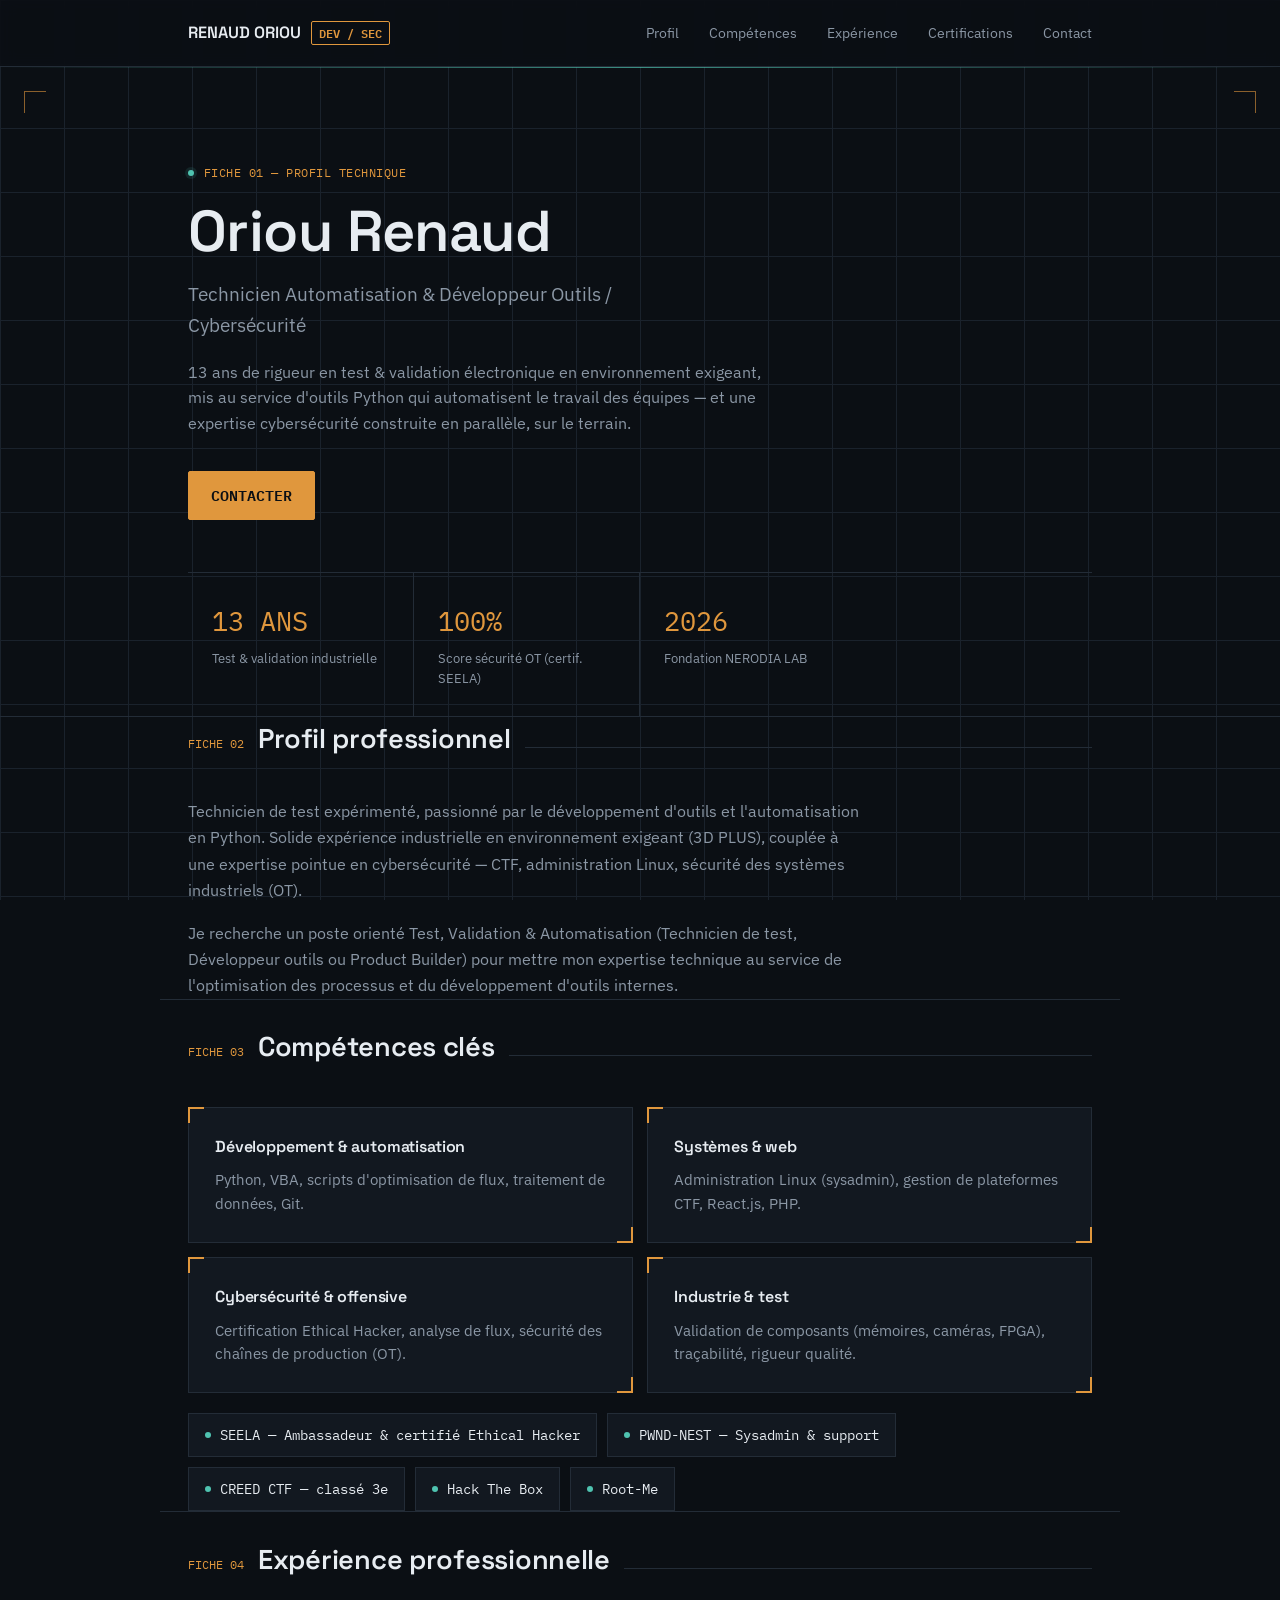
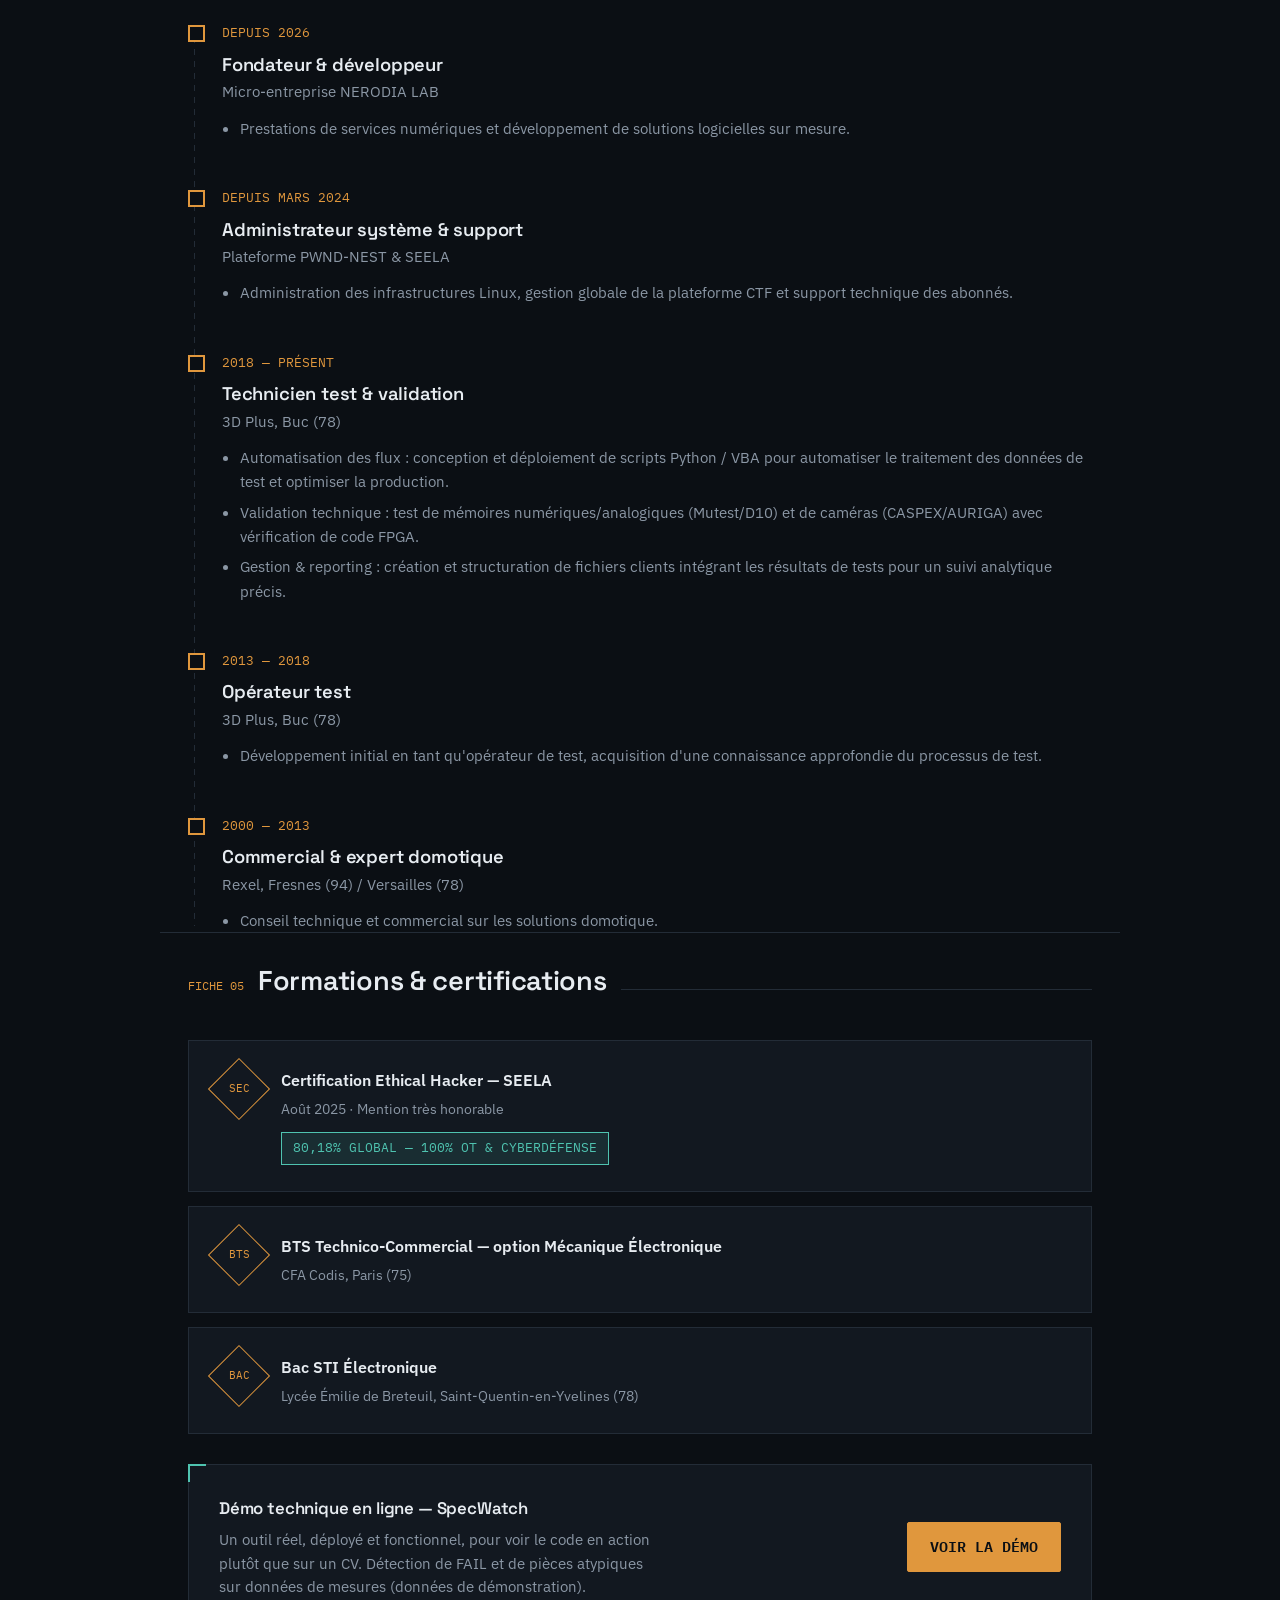
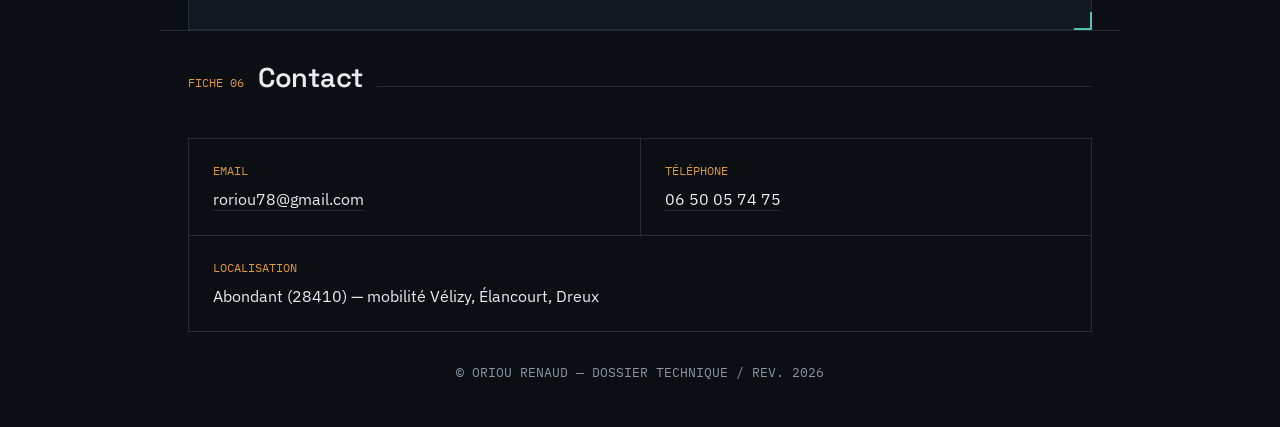
==== commit 0e24092a: "Update index.html" ====
--- a/index.html
+++ b/index.html
@@ -204,8 +204,7 @@
     </div>
     <div class="wrap">
       <div class="stats">
-        <div class="stat"><div class="num mono">13 ANS</div><div class="lbl">Test &amp; validation industrielle</div></div>
-        <div class="stat"><div class="num mono">3e</div><div class="lbl">Classement CREED CTF</div></div>
+        <div class="stat"><div class="num mono">13 ANS</div><div class="lbl">Test &amp; validation industrielle</div></div>        
         <div class="stat"><div class="num mono">100%</div><div class="lbl">Score sécurité OT (certif. SEELA)</div></div>
         <div class="stat"><div class="num mono">2026</div><div class="lbl">Fondation NERODIA LAB</div></div>
       </div>
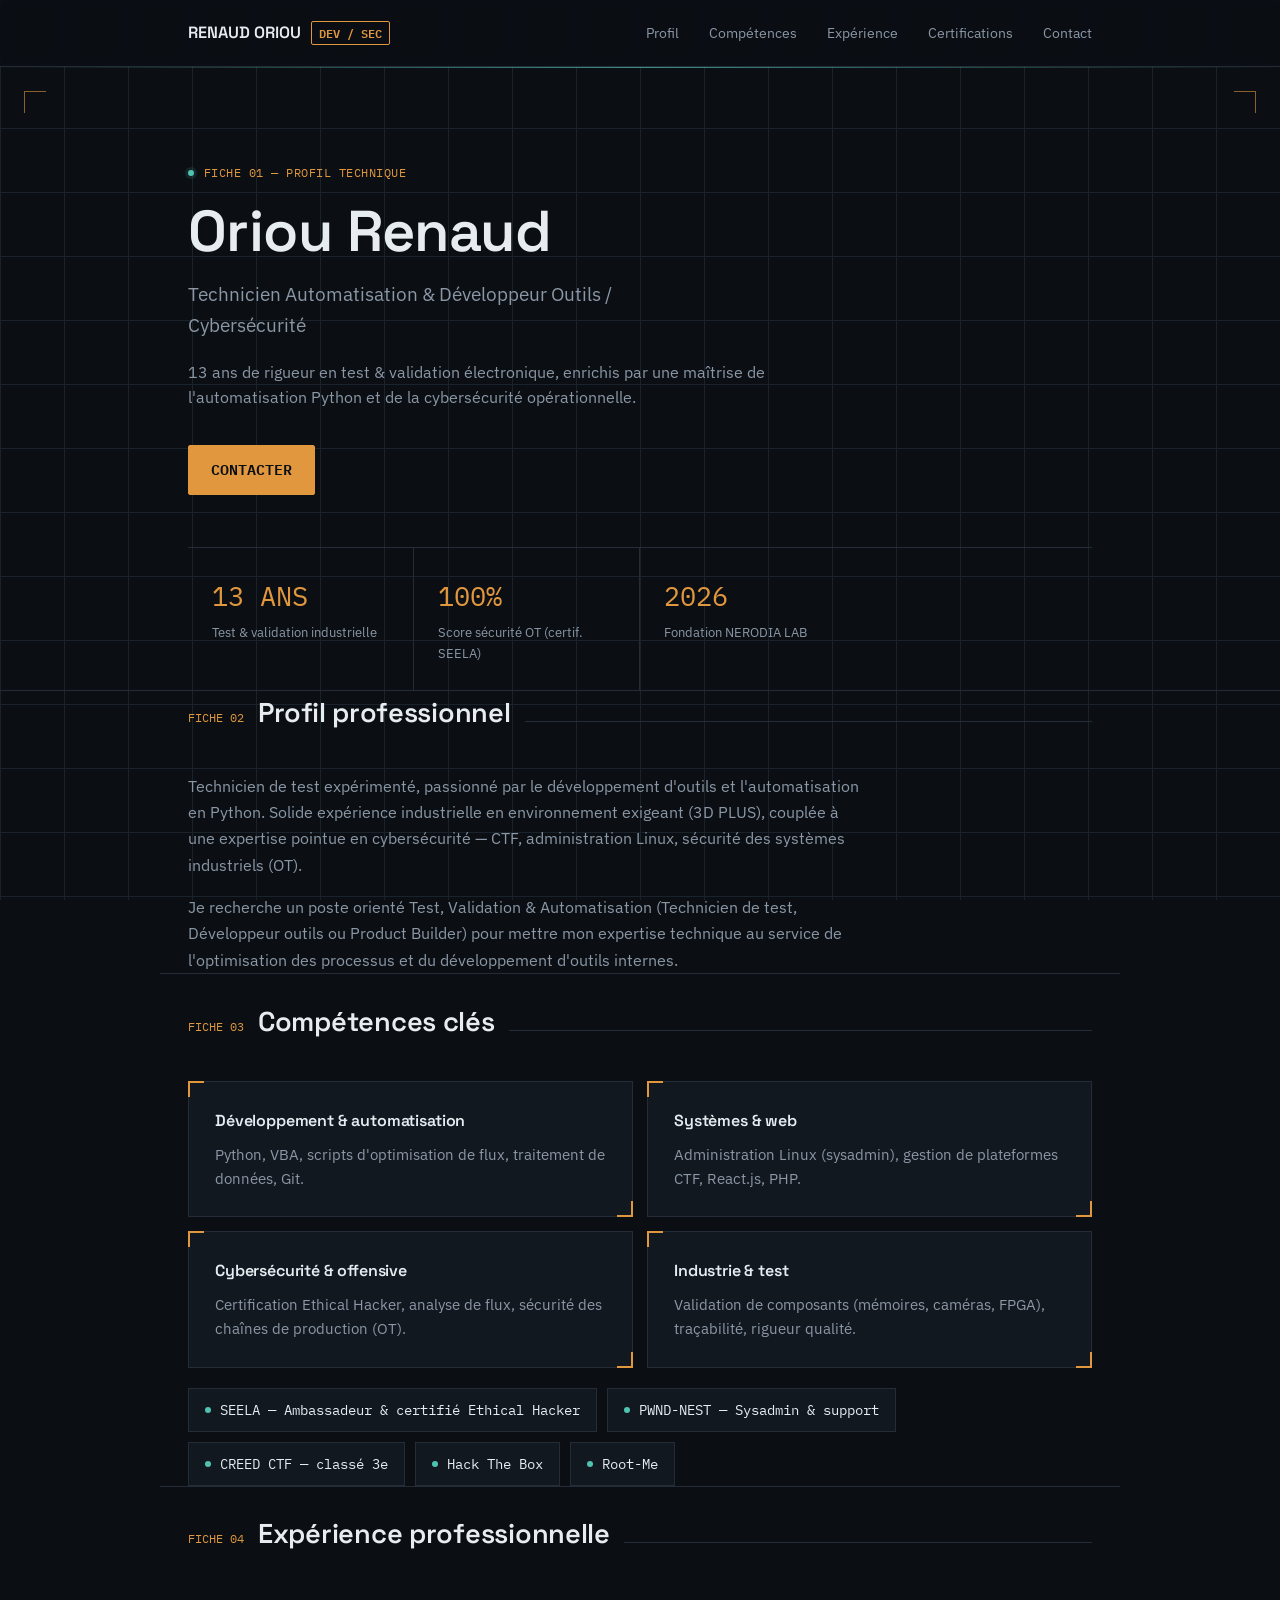
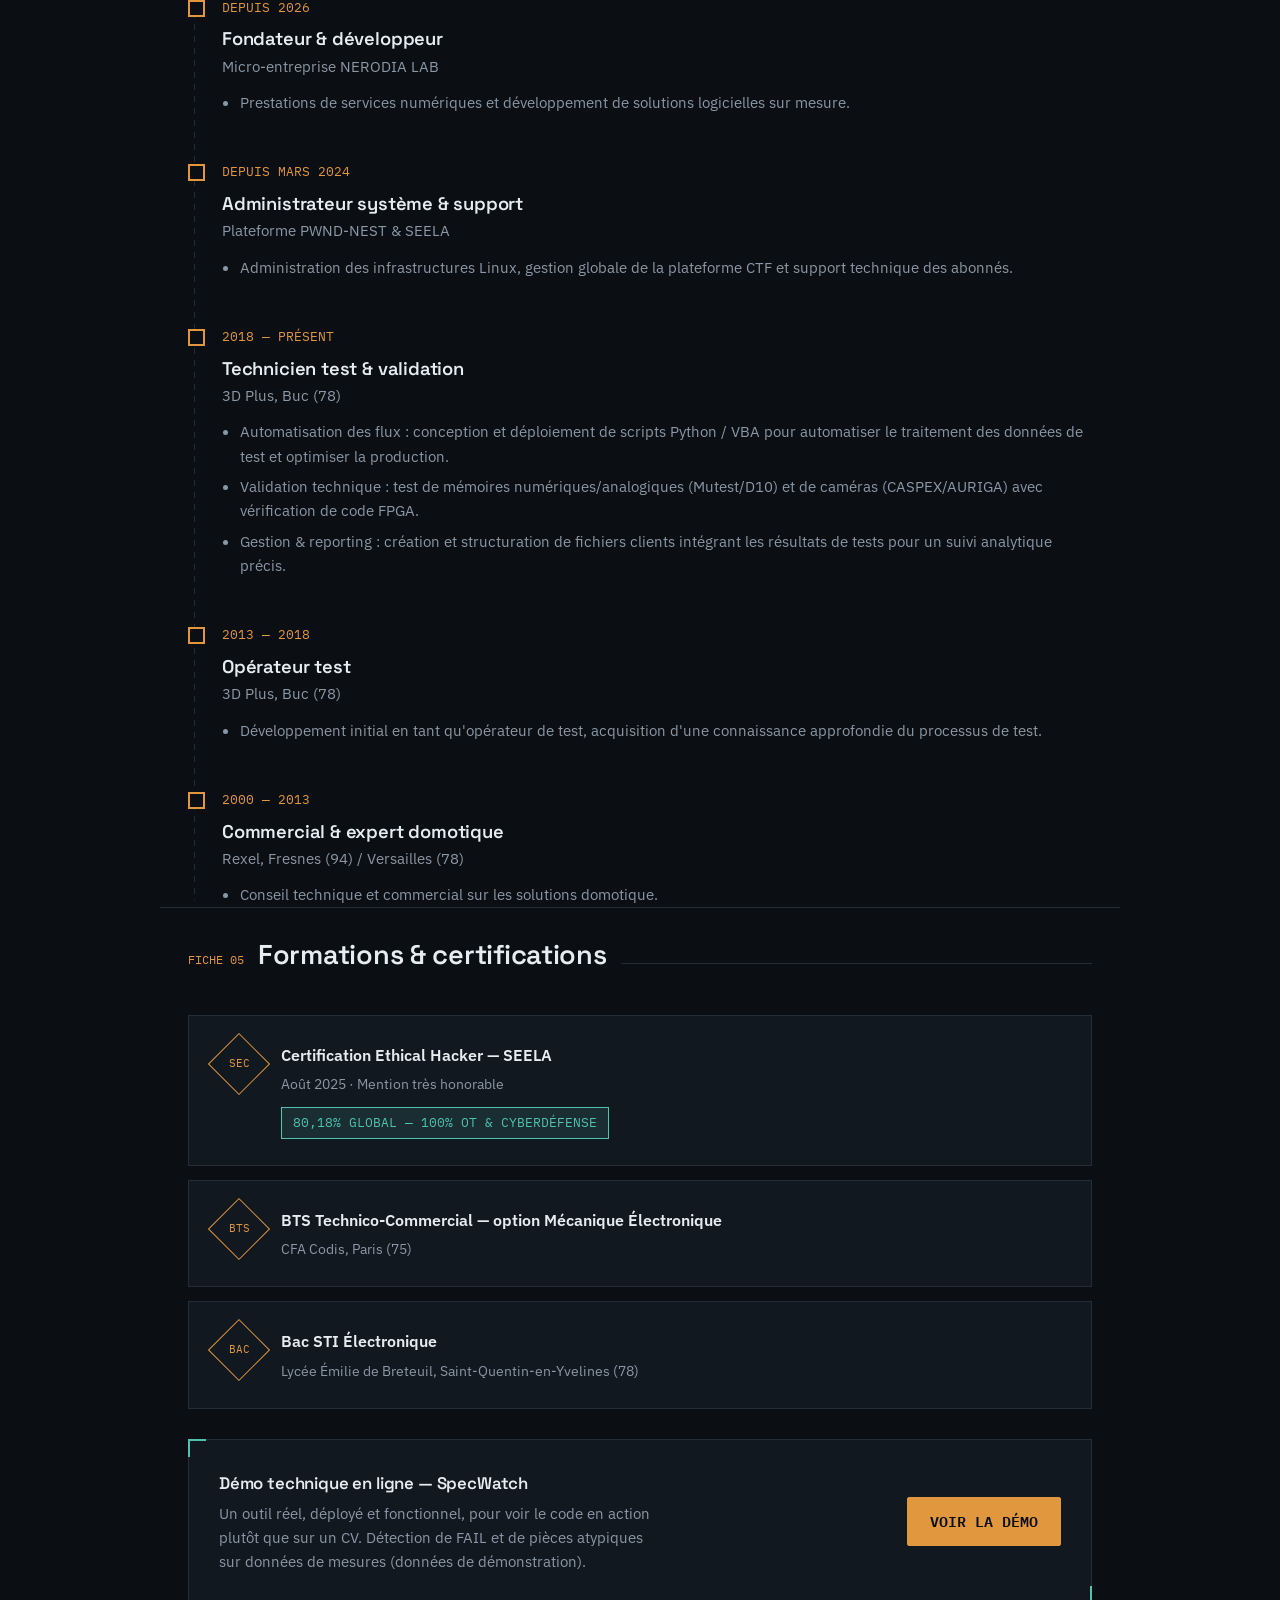
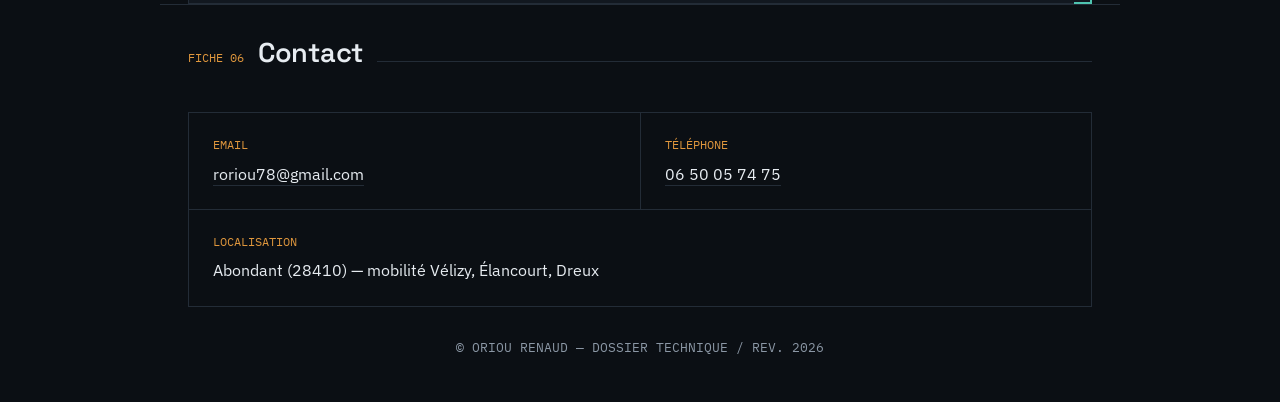
==== commit f607bb21: "Update index.html" ====
--- a/index.html
+++ b/index.html
@@ -196,7 +196,7 @@
       <div class="ref"><span class="blip"></span><span class="mono">FICHE 01 — PROFIL TECHNIQUE</span></div>
       <h1>Oriou Renaud</h1>
       <p class="role">Technicien Automatisation &amp; Développeur Outils / Cybersécurité</p>
-      <p class="lead">13 ans de rigueur en test &amp; validation électronique en environnement exigeant, mis au service d'outils Python qui automatisent le travail des équipes — et une expertise cybersécurité construite en parallèle, sur le terrain.</p>
+      <p class="lead">13 ans de rigueur en test &amp; validation électronique, enrichis par une maîtrise de l'automatisation Python et de la cybersécurité opérationnelle.</p>
       <div class="actions">
         <a class="btn primary" href="#contact">CONTACTER</a>
         
